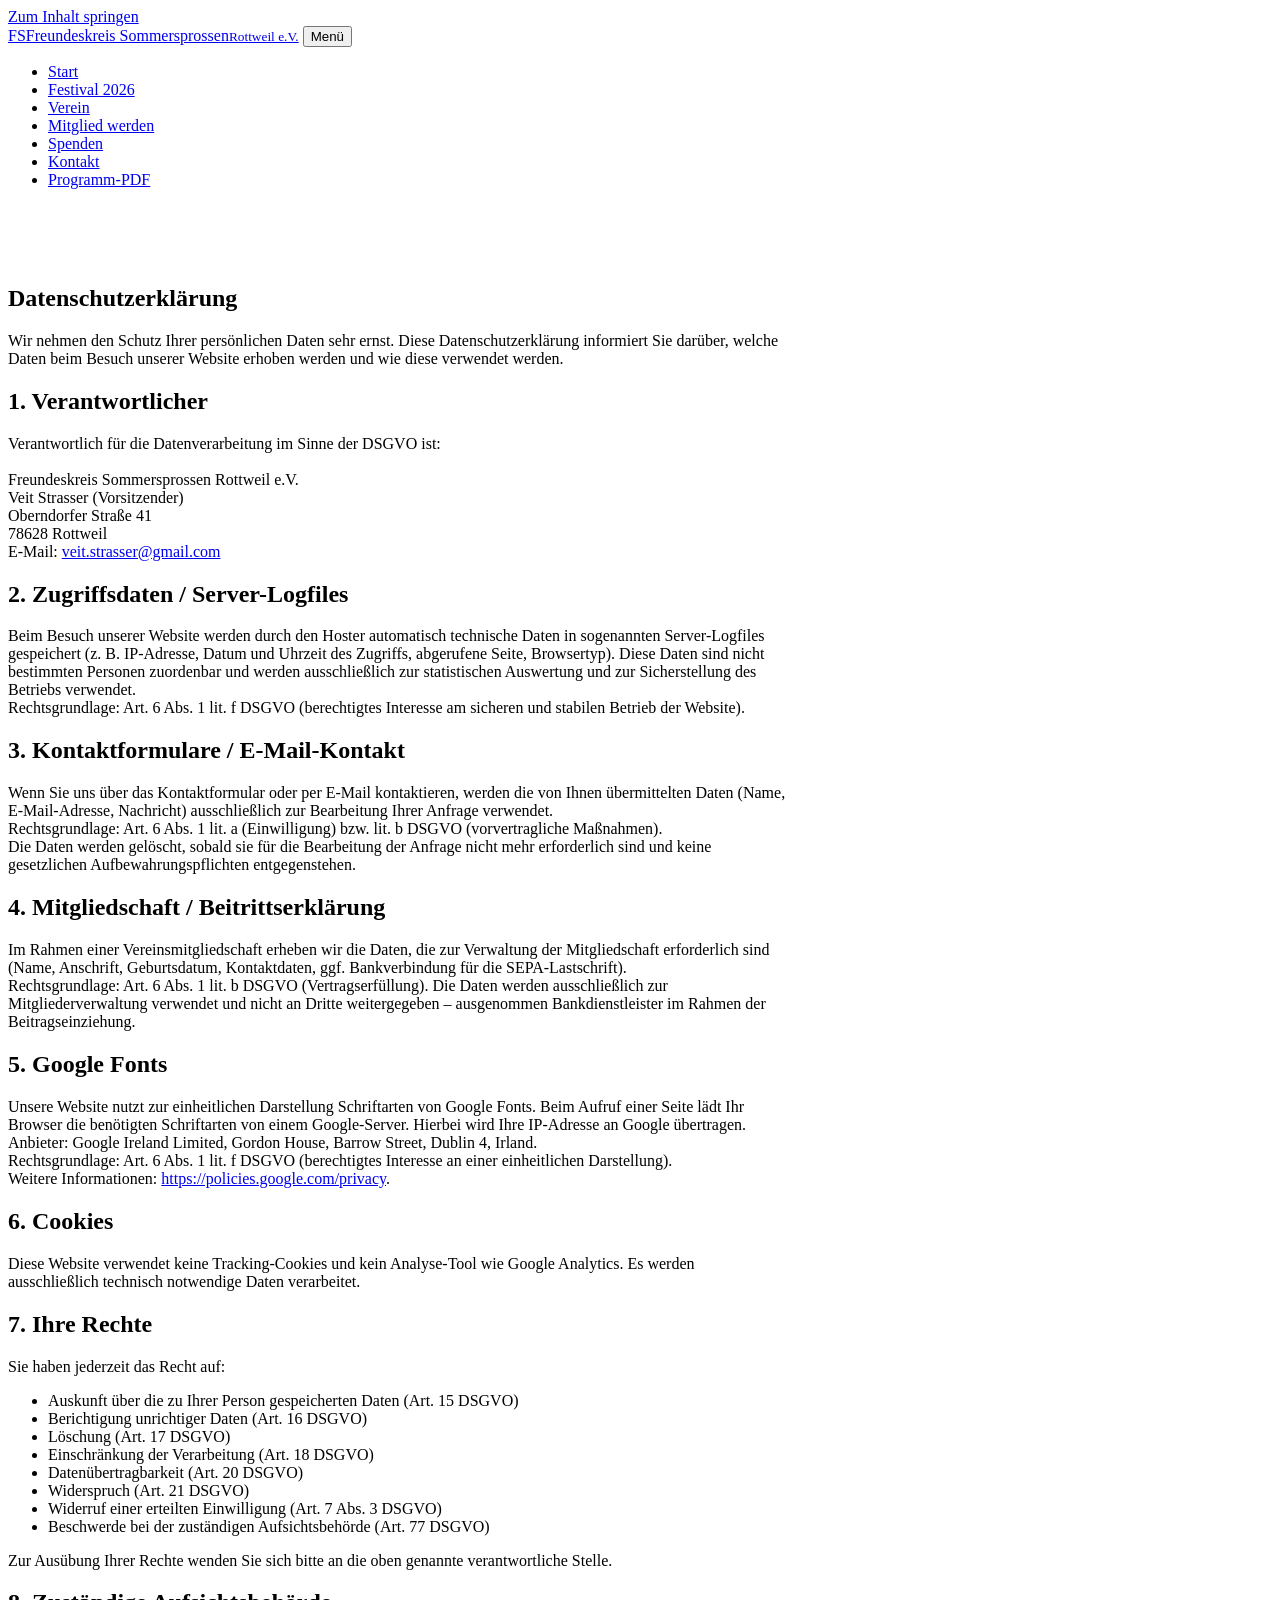
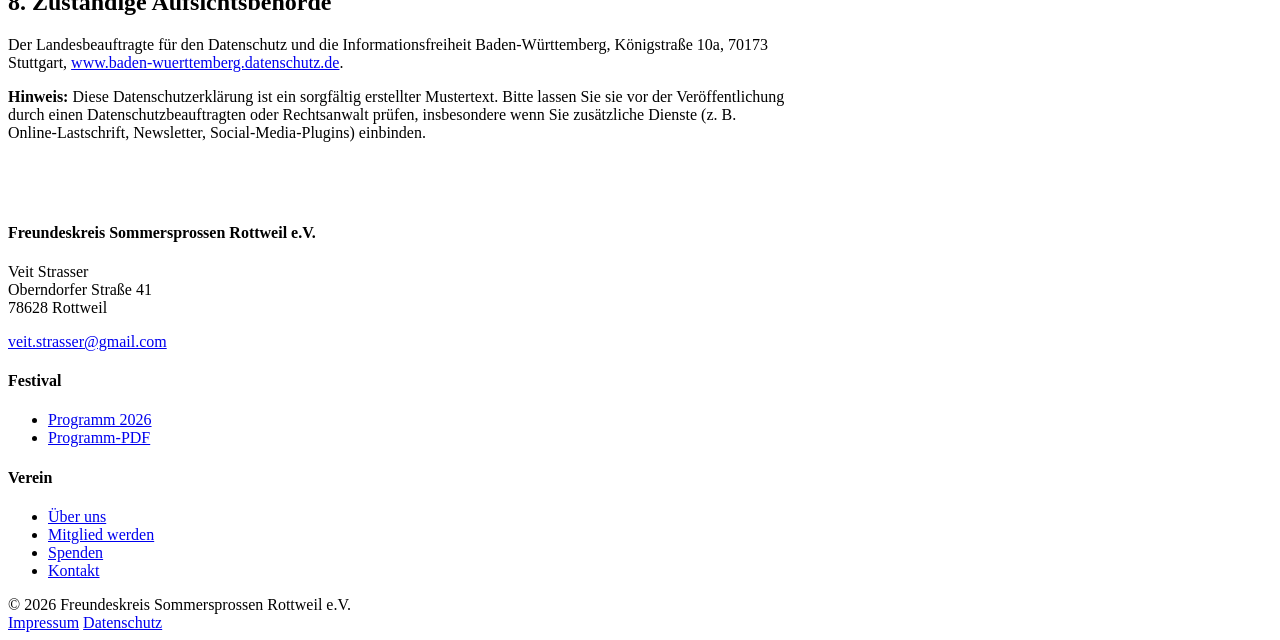
==== datenschutz.html @ 9c88cd1b "Add files via upload" ====
<!doctype html>
<html lang="de">
<head>
<meta charset="utf-8">
<meta name="viewport" content="width=device-width, initial-scale=1">
<title>Datenschutz – Freundeskreis Sommersprossen Rottweil e.V.</title>
<meta name="robots" content="noindex">
<link rel="icon" href="assets/favicon.svg" type="image/svg+xml">
<link rel="preconnect" href="https://fonts.googleapis.com">
<link rel="preconnect" href="https://fonts.gstatic.com" crossorigin>
<link href="https://fonts.googleapis.com/css2?family=Source+Sans+3:wght@400;600;700;800&display=swap" rel="stylesheet">
<link rel="stylesheet" href="css/styles.css">
</head>
<body>
<a href="#main" class="skip">Zum Inhalt springen</a>

<header class="site-header">
  <div class="nav">
    <a class="brand" href="index.html"><span class="brand-mark">FS</span><span class="brand-text">Freundeskreis Sommersprossen<small>Rottweil e.V.</small></span></a>
    <button class="nav-toggle" aria-expanded="false" aria-controls="navmenu">Menü</button>
    <ul class="nav-menu" id="navmenu">
      <li><a href="index.html">Start</a></li>
      <li><a href="festival.html">Festival 2026</a></li>
      <li><a href="verein.html">Verein</a></li>
      <li><a href="mitglied-werden.html">Mitglied werden</a></li>
      <li><a href="spenden.html">Spenden</a></li>
      <li><a href="kontakt.html">Kontakt</a></li>
      <li><a class="nav-cta" href="downloads/programm-2026.pdf" target="_blank" rel="noopener">Programm-PDF</a></li>
    </ul>
  </div>
</header>

<main id="main">

  <section style="padding:60px 0;">
    <div class="container" style="max-width:780px;">

      <h1>Datenschutzerklärung</h1>

      <p class="lead-text">
        Wir nehmen den Schutz Ihrer persönlichen Daten sehr ernst. Diese Datenschutzerklärung
        informiert Sie darüber, welche Daten beim Besuch unserer Website erhoben werden und
        wie diese verwendet werden.
      </p>

      <h2>1. Verantwortlicher</h2>
      <p>
        Verantwortlich für die Datenverarbeitung im Sinne der DSGVO ist:<br><br>
        Freundeskreis Sommersprossen Rottweil e.V.<br>
        Veit Strasser (Vorsitzender)<br>
        Oberndorfer Straße 41<br>
        78628 Rottweil<br>
        E-Mail: <a href="mailto:veit.strasser@gmail.com">veit.strasser@gmail.com</a>
      </p>

      <h2>2. Zugriffsdaten / Server-Logfiles</h2>
      <p>
        Beim Besuch unserer Website werden durch den Hoster automatisch technische Daten
        in sogenannten Server-Logfiles gespeichert (z. B. IP-Adresse, Datum und Uhrzeit
        des Zugriffs, abgerufene Seite, Browsertyp). Diese Daten sind nicht bestimmten
        Personen zuordenbar und werden ausschließlich zur statistischen Auswertung und
        zur Sicherstellung des Betriebs verwendet.<br>
        Rechtsgrundlage: Art. 6 Abs. 1 lit. f DSGVO (berechtigtes Interesse am sicheren
        und stabilen Betrieb der Website).
      </p>

      <h2>3. Kontaktformulare / E-Mail-Kontakt</h2>
      <p>
        Wenn Sie uns über das Kontaktformular oder per E-Mail kontaktieren, werden die von
        Ihnen übermittelten Daten (Name, E-Mail-Adresse, Nachricht) ausschließlich zur
        Bearbeitung Ihrer Anfrage verwendet.<br>
        Rechtsgrundlage: Art. 6 Abs. 1 lit. a (Einwilligung) bzw. lit. b DSGVO
        (vorvertragliche Maßnahmen).<br>
        Die Daten werden gelöscht, sobald sie für die Bearbeitung der Anfrage nicht mehr
        erforderlich sind und keine gesetzlichen Aufbewahrungspflichten entgegenstehen.
      </p>

      <h2>4. Mitgliedschaft / Beitrittserklärung</h2>
      <p>
        Im Rahmen einer Vereinsmitgliedschaft erheben wir die Daten, die zur Verwaltung der
        Mitgliedschaft erforderlich sind (Name, Anschrift, Geburtsdatum, Kontaktdaten,
        ggf. Bankverbindung für die SEPA-Lastschrift).<br>
        Rechtsgrundlage: Art. 6 Abs. 1 lit. b DSGVO (Vertragserfüllung). Die Daten werden
        ausschließlich zur Mitgliederverwaltung verwendet und nicht an Dritte weitergegeben –
        ausgenommen Bankdienstleister im Rahmen der Beitragseinziehung.
      </p>

      <h2>5. Google Fonts</h2>
      <p>
        Unsere Website nutzt zur einheitlichen Darstellung Schriftarten von Google Fonts.
        Beim Aufruf einer Seite lädt Ihr Browser die benötigten Schriftarten von einem
        Google-Server. Hierbei wird Ihre IP-Adresse an Google übertragen.<br>
        Anbieter: Google Ireland Limited, Gordon House, Barrow Street, Dublin 4, Irland.<br>
        Rechtsgrundlage: Art. 6 Abs. 1 lit. f DSGVO (berechtigtes Interesse an einer
        einheitlichen Darstellung).<br>
        Weitere Informationen: <a href="https://policies.google.com/privacy" target="_blank" rel="noopener">https://policies.google.com/privacy</a>.
      </p>

      <h2>6. Cookies</h2>
      <p>
        Diese Website verwendet keine Tracking-Cookies und kein Analyse-Tool wie
        Google Analytics. Es werden ausschließlich technisch notwendige Daten verarbeitet.
      </p>

      <h2>7. Ihre Rechte</h2>
      <p>
        Sie haben jederzeit das Recht auf:
      </p>
      <ul>
        <li>Auskunft über die zu Ihrer Person gespeicherten Daten (Art. 15 DSGVO)</li>
        <li>Berichtigung unrichtiger Daten (Art. 16 DSGVO)</li>
        <li>Löschung (Art. 17 DSGVO)</li>
        <li>Einschränkung der Verarbeitung (Art. 18 DSGVO)</li>
        <li>Datenübertragbarkeit (Art. 20 DSGVO)</li>
        <li>Widerspruch (Art. 21 DSGVO)</li>
        <li>Widerruf einer erteilten Einwilligung (Art. 7 Abs. 3 DSGVO)</li>
        <li>Beschwerde bei der zuständigen Aufsichtsbehörde (Art. 77 DSGVO)</li>
      </ul>
      <p>
        Zur Ausübung Ihrer Rechte wenden Sie sich bitte an die oben genannte
        verantwortliche Stelle.
      </p>

      <h2>8. Zuständige Aufsichtsbehörde</h2>
      <p>
        Der Landesbeauftragte für den Datenschutz und die Informationsfreiheit
        Baden-Württemberg, Königstraße 10a, 70173 Stuttgart,
        <a href="https://www.baden-wuerttemberg.datenschutz.de" target="_blank" rel="noopener">www.baden-wuerttemberg.datenschutz.de</a>.
      </p>

      <div class="note-box">
        <p style="margin:0;"><strong>Hinweis:</strong> Diese Datenschutzerklärung ist ein
        sorgfältig erstellter Mustertext. Bitte lassen Sie sie vor der Veröffentlichung
        durch einen Datenschutzbeauftragten oder Rechtsanwalt prüfen, insbesondere wenn
        Sie zusätzliche Dienste (z. B. Online-Lastschrift, Newsletter, Social-Media-Plugins)
        einbinden.</p>
      </div>

    </div>
  </section>

</main>

<footer class="site-footer">
  <div class="container">
    <div class="footer-grid">
      <div>
        <h4>Freundeskreis Sommersprossen Rottweil e.V.</h4>
        <p>Veit Strasser<br>Oberndorfer Straße 41<br>78628 Rottweil</p>
        <p><a href="mailto:veit.strasser@gmail.com">veit.strasser@gmail.com</a></p>
      </div>
      <div>
        <h4>Festival</h4>
        <ul class="clean">
          <li><a href="festival.html">Programm 2026</a></li>
          <li><a href="downloads/programm-2026.pdf" target="_blank" rel="noopener">Programm-PDF</a></li>
        </ul>
      </div>
      <div>
        <h4>Verein</h4>
        <ul class="clean">
          <li><a href="verein.html">Über uns</a></li>
          <li><a href="mitglied-werden.html">Mitglied werden</a></li>
          <li><a href="spenden.html">Spenden</a></li>
          <li><a href="kontakt.html">Kontakt</a></li>
        </ul>
      </div>
    </div>
    <div class="footer-bottom">
      <div>© <span id="year">2026</span> Freundeskreis Sommersprossen Rottweil e.V.</div>
      <div>
        <a href="impressum.html">Impressum</a>
        <a href="datenschutz.html">Datenschutz</a>
      </div>
    </div>
  </div>
</footer>

<script src="js/main.js"></script>
<script>document.getElementById('year').textContent = new Date().getFullYear();</script>
</body>
</html>
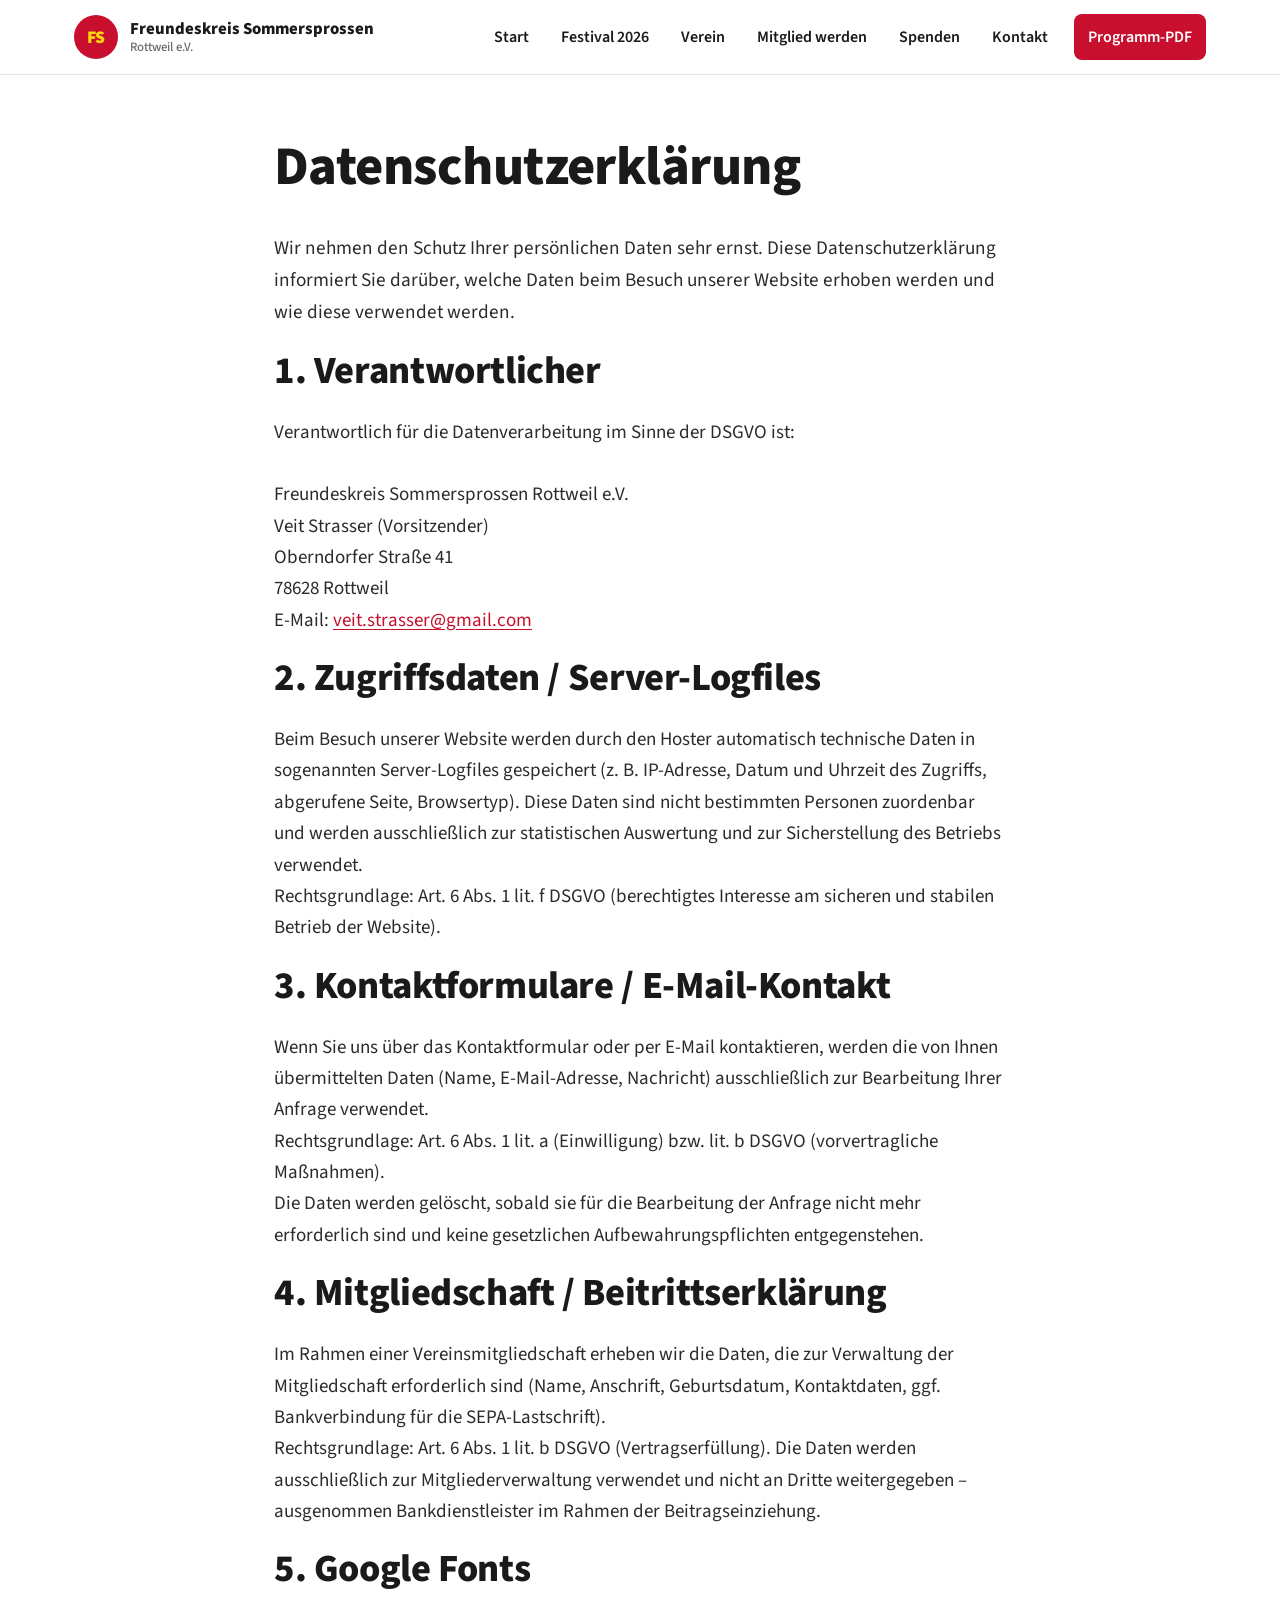
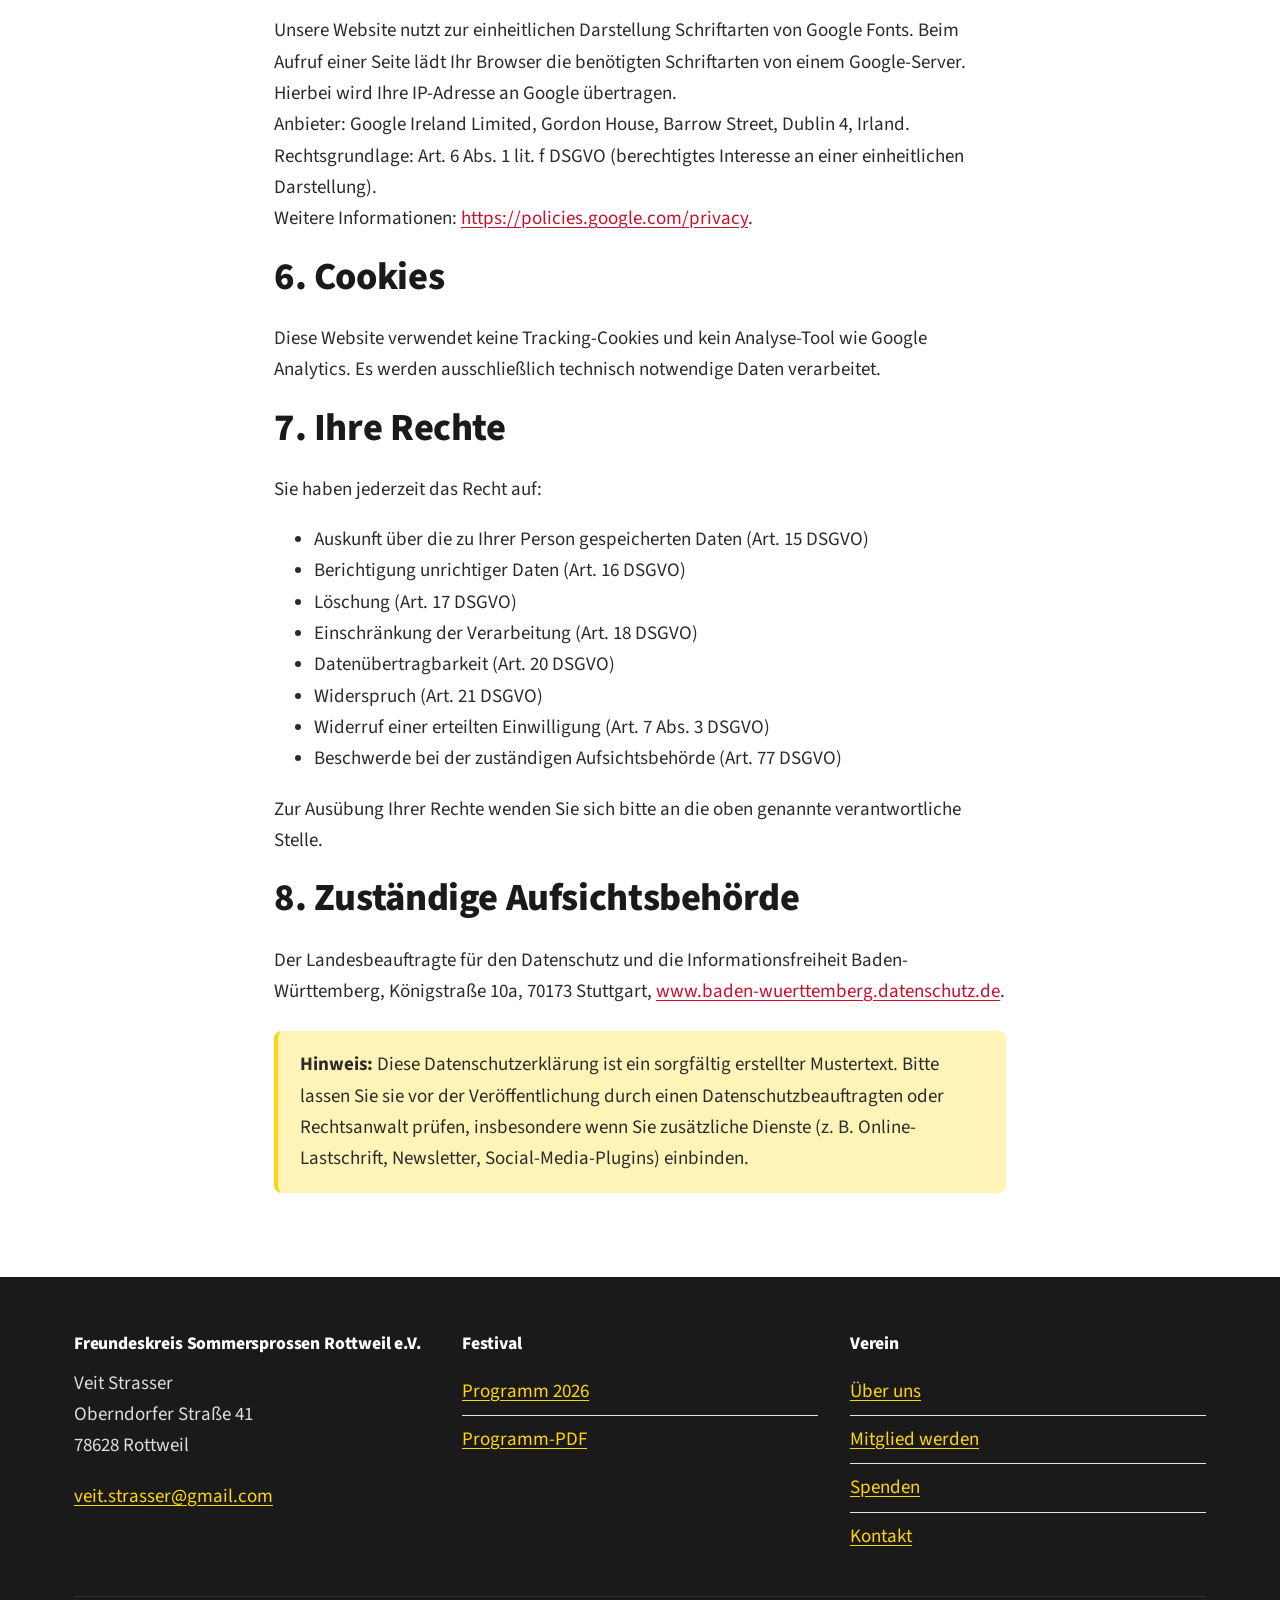
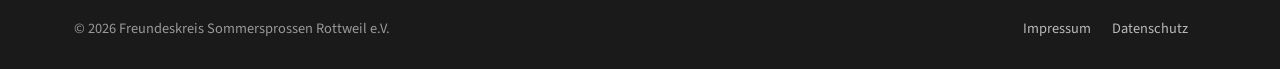
==== commit ad46b567: "Add files via upload" ====
--- a/datenschutz.html
+++ b/datenschutz.html
@@ -5,11 +5,11 @@
 <meta name="viewport" content="width=device-width, initial-scale=1">
 <title>Datenschutz – Freundeskreis Sommersprossen Rottweil e.V.</title>
 <meta name="robots" content="noindex">
-<link rel="icon" href="assets/favicon.svg" type="image/svg+xml">
+<link rel="icon" href="favicon.svg" type="image/svg+xml">
 <link rel="preconnect" href="https://fonts.googleapis.com">
 <link rel="preconnect" href="https://fonts.gstatic.com" crossorigin>
 <link href="https://fonts.googleapis.com/css2?family=Source+Sans+3:wght@400;600;700;800&display=swap" rel="stylesheet">
-<link rel="stylesheet" href="css/styles.css">
+<link rel="stylesheet" href="styles.css">
 </head>
 <body>
 <a href="#main" class="skip">Zum Inhalt springen</a>
@@ -25,7 +25,7 @@
       <li><a href="mitglied-werden.html">Mitglied werden</a></li>
       <li><a href="spenden.html">Spenden</a></li>
       <li><a href="kontakt.html">Kontakt</a></li>
-      <li><a class="nav-cta" href="downloads/programm-2026.pdf" target="_blank" rel="noopener">Programm-PDF</a></li>
+      <li><a class="nav-cta" href="programm-2026.pdf" target="_blank" rel="noopener">Programm-PDF</a></li>
     </ul>
   </div>
 </header>
@@ -153,7 +153,7 @@
         <h4>Festival</h4>
         <ul class="clean">
           <li><a href="festival.html">Programm 2026</a></li>
-          <li><a href="downloads/programm-2026.pdf" target="_blank" rel="noopener">Programm-PDF</a></li>
+          <li><a href="programm-2026.pdf" target="_blank" rel="noopener">Programm-PDF</a></li>
         </ul>
       </div>
       <div>
@@ -176,7 +176,7 @@
   </div>
 </footer>
 
-<script src="js/main.js"></script>
+<script src="main.js"></script>
 <script>document.getElementById('year').textContent = new Date().getFullYear();</script>
 </body>
 </html>
--- a/styles.css
+++ b/styles.css
@@ -0,0 +1,370 @@
+:root {
+  --red: #C8102E;
+  --red-dark: #A00C24;
+  --yellow: #FFD60A;
+  --yellow-soft: #FFF4B8;
+  --ink: #1A1A1A;
+  --text: #2B2B2B;
+  --muted: #6B6B6B;
+  --line: #E5E5E5;
+  --bg: #FFFFFF;
+  --bg-soft: #FAF7F2;
+  --shadow: 0 2px 12px rgba(0,0,0,0.06);
+  --radius: 14px;
+  --max: 1180px;
+}
+
+* { box-sizing: border-box; }
+html { scroll-behavior: smooth; -webkit-text-size-adjust: 100%; }
+body {
+  margin: 0;
+  font-family: 'Source Sans 3', 'Source Sans Pro', -apple-system, BlinkMacSystemFont, 'Segoe UI', Roboto, sans-serif;
+  font-size: 19px;
+  line-height: 1.65;
+  color: var(--text);
+  background: var(--bg);
+  -webkit-font-smoothing: antialiased;
+}
+
+img { max-width: 100%; height: auto; display: block; }
+a { color: var(--red); text-decoration: underline; text-underline-offset: 3px; }
+a:hover { color: var(--red-dark); }
+
+h1, h2, h3, h4 {
+  font-family: 'Source Sans 3', sans-serif;
+  color: var(--ink);
+  line-height: 1.2;
+  letter-spacing: -0.01em;
+  margin: 0 0 .6em;
+  font-weight: 800;
+}
+h1 { font-size: clamp(2rem, 5vw, 3.4rem); }
+h2 { font-size: clamp(1.6rem, 3.5vw, 2.4rem); }
+h3 { font-size: clamp(1.25rem, 2vw, 1.55rem); }
+p { margin: 0 0 1em; }
+
+.container { max-width: var(--max); margin: 0 auto; padding: 0 24px; }
+
+/* ---------- Skip link ---------- */
+.skip {
+  position: absolute; left: -9999px; top: 0;
+  background: var(--ink); color: #fff; padding: 12px 18px;
+  z-index: 1000;
+}
+.skip:focus { left: 12px; top: 12px; }
+
+/* ---------- Header / Nav ---------- */
+.site-header {
+  position: sticky; top: 0; z-index: 50;
+  background: #fff;
+  border-bottom: 1px solid var(--line);
+}
+.nav {
+  display: flex; align-items: center; justify-content: space-between;
+  padding: 14px 24px;
+  max-width: var(--max); margin: 0 auto;
+}
+.brand {
+  display: flex; align-items: center; gap: 12px;
+  text-decoration: none; color: var(--ink);
+  font-weight: 800; font-size: 1.05rem; line-height: 1.1;
+}
+.brand-mark {
+  width: 44px; height: 44px; border-radius: 50%;
+  background: var(--red); color: var(--yellow);
+  display: grid; place-items: center;
+  font-weight: 900; font-size: 1.1rem;
+  flex-shrink: 0;
+}
+.brand-text small {
+  display: block; font-weight: 500; color: var(--muted);
+  font-size: .8rem; margin-top: 2px;
+}
+
+.nav-toggle {
+  display: none;
+  background: var(--ink); color: #fff;
+  border: 0; padding: 10px 16px; border-radius: 8px;
+  font-size: 1rem; cursor: pointer; font-weight: 600;
+}
+
+.nav-menu {
+  list-style: none; margin: 0; padding: 0;
+  display: flex; gap: 4px; align-items: center;
+}
+.nav-menu a {
+  display: block; padding: 10px 14px;
+  color: var(--ink); text-decoration: none;
+  font-weight: 600; border-radius: 8px;
+  font-size: 1rem;
+}
+.nav-menu a:hover, .nav-menu a.active { background: var(--bg-soft); color: var(--red); }
+.nav-cta {
+  background: var(--red) !important; color: #fff !important;
+  margin-left: 8px;
+}
+.nav-cta:hover { background: var(--red-dark) !important; color: #fff !important; }
+
+@media (max-width: 880px) {
+  .nav-toggle { display: block; }
+  .nav-menu {
+    display: none; position: absolute; top: 100%; left: 0; right: 0;
+    flex-direction: column; gap: 0;
+    background: #fff; border-bottom: 1px solid var(--line);
+    padding: 12px 24px 20px;
+    box-shadow: var(--shadow);
+  }
+  .nav-menu.open { display: flex; }
+  .nav-menu a { padding: 14px 12px; font-size: 1.1rem; border-radius: 0; border-bottom: 1px solid var(--line); }
+  .nav-cta { margin-left: 0; margin-top: 8px; border-radius: 8px !important; }
+}
+
+/* ---------- Buttons ---------- */
+.btn {
+  display: inline-flex; align-items: center; gap: 10px;
+  padding: 14px 26px;
+  font-weight: 700; font-size: 1.05rem;
+  border-radius: 10px;
+  text-decoration: none;
+  border: 2px solid transparent;
+  cursor: pointer;
+  transition: transform .1s, background .15s, color .15s;
+}
+.btn:hover { transform: translateY(-1px); }
+.btn-primary { background: var(--red); color: #fff; }
+.btn-primary:hover { background: var(--red-dark); color: #fff; }
+.btn-yellow { background: var(--yellow); color: var(--ink); }
+.btn-yellow:hover { background: #FFC800; color: var(--ink); }
+.btn-outline {
+  background: transparent; color: var(--ink); border-color: var(--ink);
+}
+.btn-outline:hover { background: var(--ink); color: #fff; }
+.btn-lg { padding: 18px 34px; font-size: 1.15rem; }
+
+/* ---------- Hero ---------- */
+.hero {
+  background: var(--red);
+  color: #fff;
+  padding: 64px 0 80px;
+  position: relative;
+  overflow: hidden;
+}
+.hero::before {
+  content: ""; position: absolute;
+  right: -120px; top: -120px;
+  width: 420px; height: 420px;
+  background: var(--yellow); border-radius: 50%;
+  opacity: .95;
+}
+.hero-inner { position: relative; z-index: 1; max-width: 760px; }
+.hero .eyebrow {
+  display: inline-block;
+  background: rgba(255,255,255,0.15);
+  padding: 6px 14px; border-radius: 999px;
+  font-weight: 600; font-size: .95rem;
+  margin-bottom: 18px; letter-spacing: .02em;
+}
+.hero h1 { color: #fff; margin-bottom: .25em; }
+.hero h1 em { font-style: normal; color: var(--yellow); }
+.hero .lead { font-size: 1.2rem; opacity: .95; max-width: 620px; margin-bottom: 30px; }
+.hero-actions { display: flex; flex-wrap: wrap; gap: 14px; }
+
+/* ---------- Sections ---------- */
+section { padding: 72px 0; }
+section.alt { background: var(--bg-soft); }
+.section-head { max-width: 780px; margin-bottom: 40px; }
+.section-head .kicker {
+  color: var(--red); font-weight: 700; letter-spacing: .08em;
+  text-transform: uppercase; font-size: .9rem;
+  margin-bottom: 8px;
+}
+
+/* ---------- Cards / grids ---------- */
+.grid {
+  display: grid; gap: 28px;
+  grid-template-columns: repeat(auto-fit, minmax(280px, 1fr));
+}
+.card {
+  background: #fff;
+  border: 1px solid var(--line);
+  border-radius: var(--radius);
+  padding: 28px;
+  box-shadow: var(--shadow);
+}
+.card h3 { margin-top: 0; }
+.card.accent-yellow { border-top: 6px solid var(--yellow); }
+.card.accent-red { border-top: 6px solid var(--red); }
+
+/* ---------- Konzert-Liste ---------- */
+.concert {
+  background: #fff;
+  border: 1px solid var(--line);
+  border-radius: var(--radius);
+  padding: 28px;
+  margin-bottom: 20px;
+  box-shadow: var(--shadow);
+  display: grid;
+  grid-template-columns: auto 1fr;
+  gap: 28px;
+}
+.concert-date {
+  background: var(--red); color: #fff;
+  border-radius: 10px;
+  padding: 16px 18px; min-width: 120px;
+  text-align: center;
+  align-self: start;
+}
+.concert-date .day { font-size: 2.4rem; font-weight: 900; line-height: 1; display: block; }
+.concert-date .month { font-weight: 700; letter-spacing: .05em; text-transform: uppercase; font-size: .85rem; display: block; margin-top: 4px; }
+.concert-date .time { display: block; margin-top: 6px; font-size: .9rem; opacity: .9; }
+.concert h3 { margin: 0 0 6px; }
+.concert .concert-sub { color: var(--muted); font-weight: 600; margin-bottom: 12px; }
+.concert .program li { margin-bottom: 6px; }
+.concert .meta {
+  margin-top: 14px; padding-top: 14px; border-top: 1px dashed var(--line);
+  display: flex; flex-wrap: wrap; gap: 16px;
+  font-size: .95rem;
+}
+.concert .meta strong { color: var(--ink); }
+.concert .price {
+  display: inline-block; background: var(--yellow); color: var(--ink);
+  padding: 4px 10px; border-radius: 6px; font-weight: 700;
+}
+@media (max-width: 640px) {
+  .concert { grid-template-columns: 1fr; gap: 16px; }
+  .concert-date { display: flex; gap: 14px; align-items: center; min-width: 0; padding: 12px 16px; }
+  .concert-date .day { font-size: 1.8rem; }
+}
+
+/* ---------- Featured / CTA blocks ---------- */
+.cta-band {
+  background: var(--ink); color: #fff;
+  padding: 56px 0;
+  position: relative;
+}
+.cta-band h2 { color: #fff; }
+.cta-band p { opacity: .9; max-width: 640px; }
+.cta-band .btn-primary { background: var(--yellow); color: var(--ink); }
+.cta-band .btn-primary:hover { background: #FFC800; }
+
+.featured-pdf {
+  display: grid; grid-template-columns: auto 1fr auto; gap: 24px;
+  align-items: center;
+  background: var(--yellow-soft);
+  border: 2px solid var(--yellow);
+  border-radius: var(--radius);
+  padding: 24px 28px;
+}
+.featured-pdf .pdf-icon {
+  width: 56px; height: 56px; background: var(--red); color: #fff;
+  display: grid; place-items: center; border-radius: 10px;
+  font-weight: 900; font-size: .95rem;
+}
+.featured-pdf h3 { margin: 0 0 4px; }
+.featured-pdf p { margin: 0; color: var(--muted); font-size: .95rem; }
+@media (max-width: 640px) {
+  .featured-pdf { grid-template-columns: 1fr; text-align: center; }
+  .featured-pdf .pdf-icon { margin: 0 auto; }
+}
+
+/* ---------- Footer ---------- */
+.site-footer {
+  background: var(--ink); color: #DDD;
+  padding: 56px 0 28px;
+}
+.site-footer h4 { color: #fff; margin-bottom: 14px; font-size: 1.1rem; }
+.site-footer a { color: #FFD60A; }
+.footer-grid {
+  display: grid; gap: 32px;
+  grid-template-columns: repeat(auto-fit, minmax(220px, 1fr));
+  margin-bottom: 36px;
+}
+.footer-bottom {
+  border-top: 1px solid #333; padding-top: 20px;
+  display: flex; flex-wrap: wrap; gap: 14px; justify-content: space-between;
+  font-size: .9rem; color: #999;
+}
+.footer-bottom a { color: #BBB; text-decoration: none; margin-right: 18px; }
+.footer-bottom a:hover { color: #fff; }
+
+/* ---------- Forms ---------- */
+.form-block {
+  background: #fff; border: 1px solid var(--line);
+  border-radius: var(--radius); padding: 32px;
+  box-shadow: var(--shadow);
+  max-width: 720px;
+}
+.form-row { margin-bottom: 18px; }
+.form-row label {
+  display: block; font-weight: 600; color: var(--ink);
+  margin-bottom: 6px; font-size: 1rem;
+}
+.form-row input, .form-row textarea, .form-row select {
+  width: 100%; padding: 14px 16px;
+  border: 1.5px solid var(--line); border-radius: 8px;
+  font-size: 1.05rem; font-family: inherit;
+  background: #fff; color: var(--text);
+}
+.form-row input:focus, .form-row textarea:focus {
+  outline: none; border-color: var(--red);
+  box-shadow: 0 0 0 3px rgba(200,16,46,0.15);
+}
+.form-row textarea { min-height: 130px; resize: vertical; }
+.form-row .help { font-size: .9rem; color: var(--muted); margin-top: 4px; }
+.form-row.row-2 { display: grid; grid-template-columns: 1fr 1fr; gap: 16px; margin-bottom: 0; }
+.form-row.row-2 > div { margin-bottom: 18px; }
+@media (max-width: 600px) { .form-row.row-2 { grid-template-columns: 1fr; } }
+
+.radios { display: grid; gap: 10px; }
+.radios label {
+  display: flex; align-items: flex-start; gap: 10px;
+  padding: 12px 14px; border: 1.5px solid var(--line); border-radius: 8px;
+  cursor: pointer; font-weight: 500;
+}
+.radios label:hover { border-color: var(--red); }
+.radios input { margin-top: 4px; }
+
+.note-box {
+  background: var(--yellow-soft); border-left: 4px solid var(--yellow);
+  padding: 18px 22px; border-radius: 8px;
+  margin: 24px 0;
+}
+.note-box p:last-child { margin-bottom: 0; }
+
+/* ---------- Misc ---------- */
+.lead-text { font-size: 1.2rem; color: var(--text); }
+.dot { color: var(--red); }
+.tag {
+  display: inline-block; background: var(--yellow); color: var(--ink);
+  padding: 4px 10px; border-radius: 6px; font-weight: 700; font-size: .85rem;
+}
+.divider { border: 0; border-top: 1px solid var(--line); margin: 40px 0; }
+ul.clean { list-style: none; padding: 0; margin: 0; }
+ul.clean li { padding: 8px 0; border-bottom: 1px solid var(--line); }
+ul.clean li:last-child { border-bottom: 0; }
+
+.bank-card {
+  background: var(--bg-soft); border: 1px solid var(--line);
+  border-radius: var(--radius); padding: 24px 28px;
+  font-family: 'JetBrains Mono', ui-monospace, 'SF Mono', Monaco, monospace;
+  font-size: 1rem; line-height: 1.8;
+}
+.bank-card strong { color: var(--ink); font-family: inherit; }
+
+.timeline { list-style: none; padding: 0; margin: 0; }
+.timeline li {
+  position: relative; padding-left: 36px; padding-bottom: 24px;
+  border-left: 2px solid var(--yellow); margin-left: 10px;
+}
+.timeline li::before {
+  content: ""; position: absolute; left: -8px; top: 4px;
+  width: 14px; height: 14px; background: var(--red); border-radius: 50%;
+}
+.timeline li:last-child { border-left-color: transparent; }
+.timeline .year { font-weight: 800; color: var(--red); display: block; margin-bottom: 4px; }
+
+/* ---------- Print ---------- */
+@media print {
+  .site-header, .site-footer, .nav, .cta-band, .hero-actions { display: none; }
+  body { font-size: 14px; }
+}
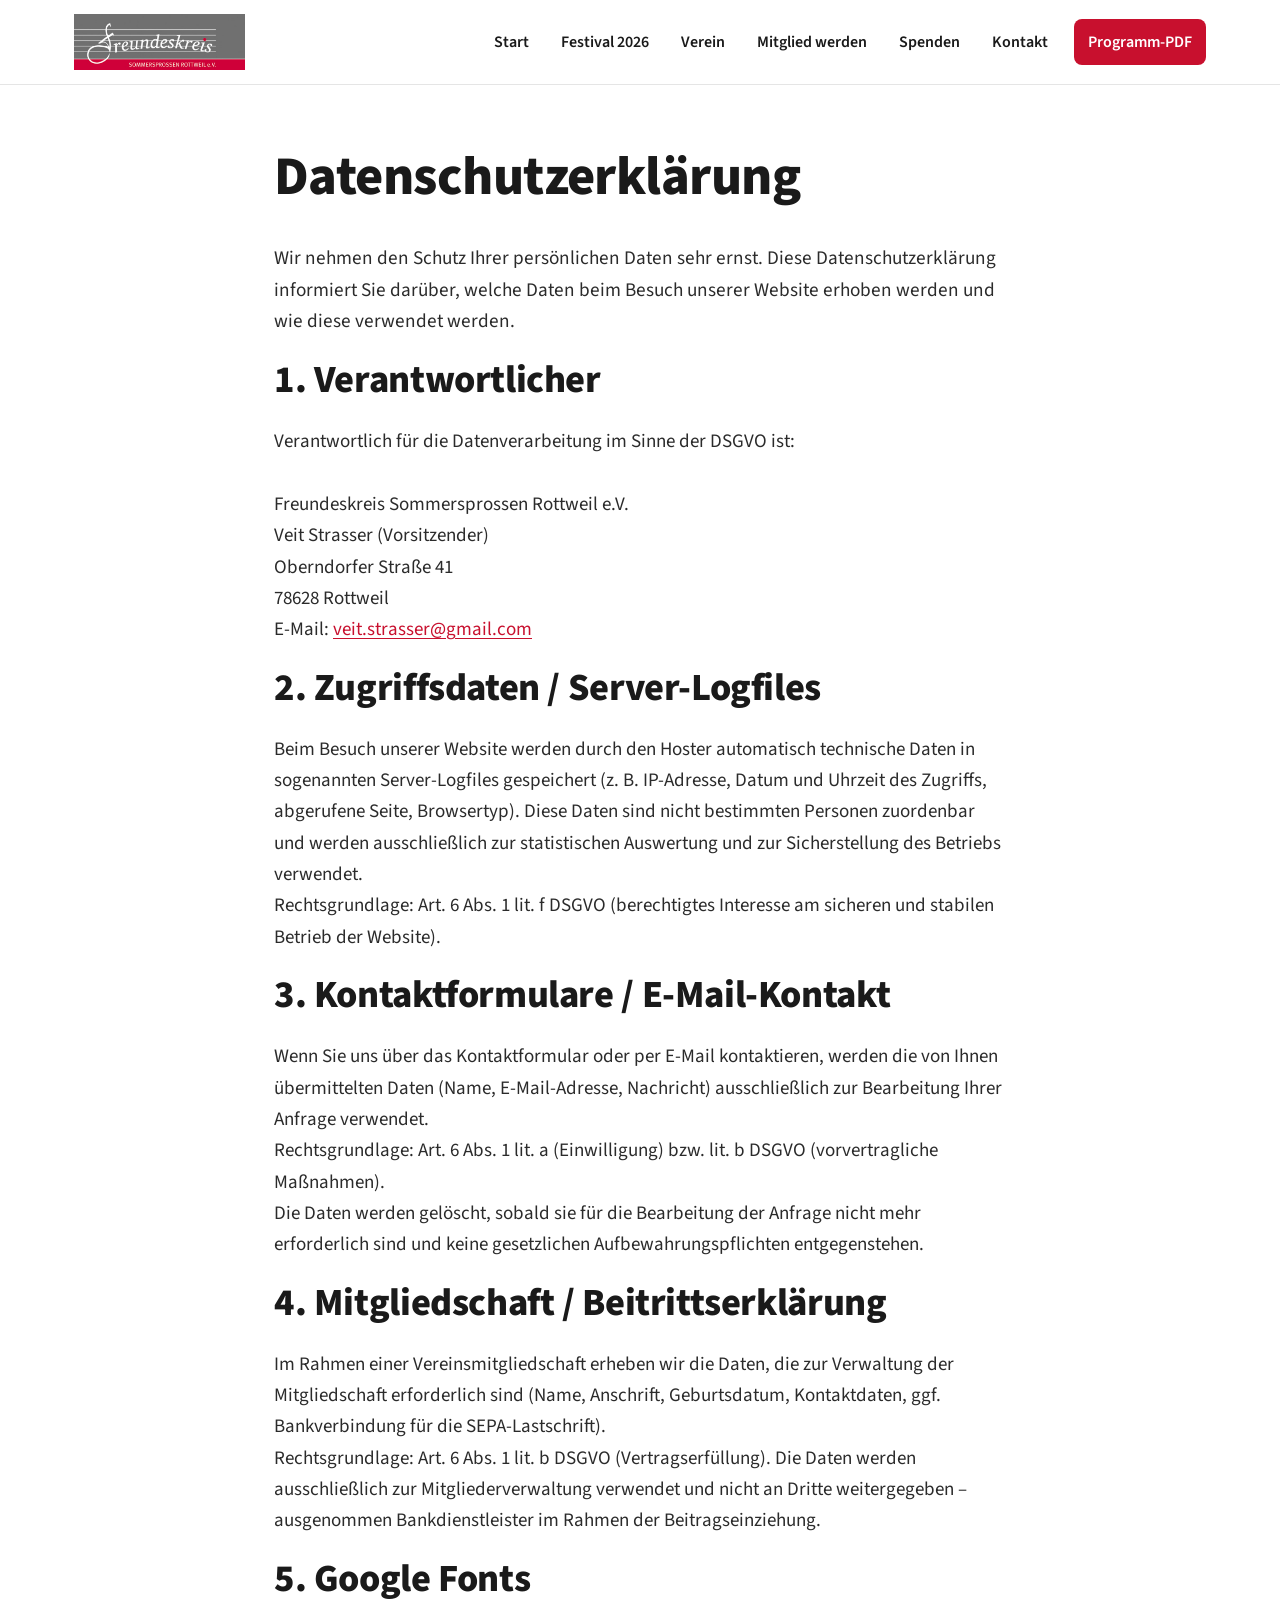
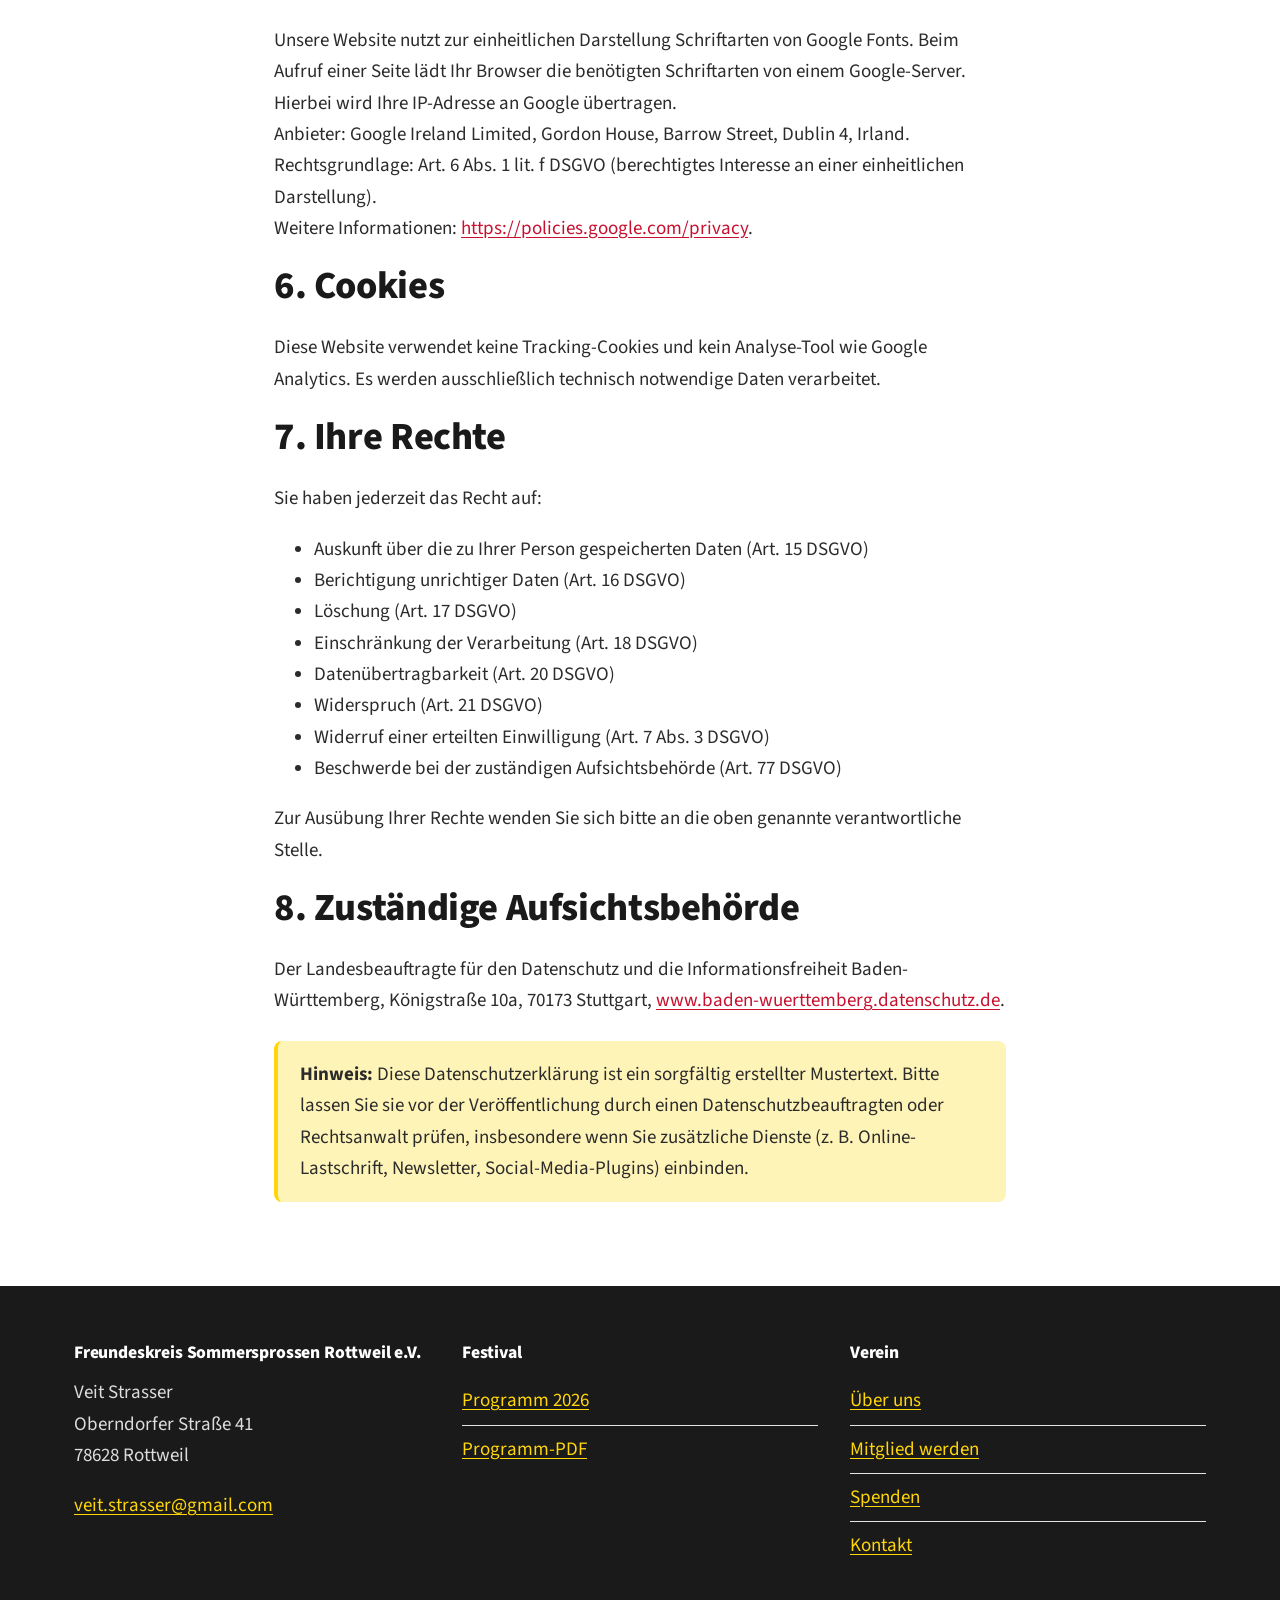
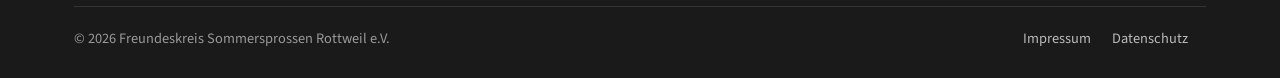
==== commit 0f343108: "Add files via upload" ====
--- a/datenschutz.html
+++ b/datenschutz.html
@@ -16,7 +16,7 @@
 
 <header class="site-header">
   <div class="nav">
-    <a class="brand" href="index.html"><span class="brand-mark">FS</span><span class="brand-text">Freundeskreis Sommersprossen<small>Rottweil e.V.</small></span></a>
+    <a class="brand" href="index.html"><img class="brand-logo" src="verein-logo.png" alt="Freundeskreis Sommersprossen Rottweil e.V."></a>
     <button class="nav-toggle" aria-expanded="false" aria-controls="navmenu">Menü</button>
     <ul class="nav-menu" id="navmenu">
       <li><a href="index.html">Start</a></li>
--- a/styles.css
+++ b/styles.css
@@ -69,16 +69,20 @@
   text-decoration: none; color: var(--ink);
   font-weight: 800; font-size: 1.05rem; line-height: 1.1;
 }
-.brand-mark {
-  width: 44px; height: 44px; border-radius: 50%;
-  background: var(--red); color: var(--yellow);
-  display: grid; place-items: center;
-  font-weight: 900; font-size: 1.1rem;
+.brand-logo {
+  height: 56px; width: auto;
+  display: block;
   flex-shrink: 0;
 }
 .brand-text small {
   display: block; font-weight: 500; color: var(--muted);
   font-size: .8rem; margin-top: 2px;
+}
+@media (max-width: 520px) {
+  .brand-logo { height: 44px; }
+}
+@media (max-width: 360px) {
+  .brand-logo { height: 38px; }
 }
 
 .nav-toggle {
@@ -143,31 +147,49 @@
 
 /* ---------- Hero ---------- */
 .hero {
+  background: #fff;
+  color: var(--ink);
+  padding: 44px 0 52px;
+  position: relative;
+  overflow: hidden;
+}
+.hero-inner {
+  position: relative; z-index: 1;
+  display: grid;
+  grid-template-columns: 1.25fr 1fr;
+  gap: 40px;
+  align-items: center;
+}
+.hero-text { max-width: 580px; }
+.hero-visual { justify-self: end; width: 100%; max-width: 360px; }
+.hero-visual img {
+  display: block;
+  width: 100%;
+  height: auto;
+  border-radius: 6px;
+  box-shadow: 0 10px 30px rgba(0,0,0,.10);
+}
+.hero .eyebrow {
+  display: inline-block;
   background: var(--red);
   color: #fff;
-  padding: 64px 0 80px;
-  position: relative;
-  overflow: hidden;
-}
-.hero::before {
-  content: ""; position: absolute;
-  right: -120px; top: -120px;
-  width: 420px; height: 420px;
-  background: var(--yellow); border-radius: 50%;
-  opacity: .95;
-}
-.hero-inner { position: relative; z-index: 1; max-width: 760px; }
-.hero .eyebrow {
-  display: inline-block;
-  background: rgba(255,255,255,0.15);
   padding: 6px 14px; border-radius: 999px;
   font-weight: 600; font-size: .95rem;
   margin-bottom: 18px; letter-spacing: .02em;
 }
-.hero h1 { color: #fff; margin-bottom: .25em; }
-.hero h1 em { font-style: normal; color: var(--yellow); }
-.hero .lead { font-size: 1.2rem; opacity: .95; max-width: 620px; margin-bottom: 30px; }
+.hero h1 { color: var(--ink); margin-bottom: .25em; }
+.hero h1 em { font-style: normal; color: var(--red); }
+.hero .lead { font-size: 1.15rem; opacity: .9; margin-bottom: 28px; }
 .hero-actions { display: flex; flex-wrap: wrap; gap: 14px; }
+@media (max-width: 820px) {
+  .hero { padding: 32px 0 40px; }
+  .hero-inner { grid-template-columns: 1fr; gap: 24px; }
+  .hero-visual { order: -1; justify-self: center; max-width: 320px; }
+  .hero .lead { font-size: 1.05rem; }
+}
+@media (max-width: 520px) {
+  .hero-visual { max-width: 260px; }
+}
 
 /* ---------- Sections ---------- */
 section { padding: 72px 0; }
@@ -363,8 +385,64 @@
 .timeline li:last-child { border-left-color: transparent; }
 .timeline .year { font-weight: 800; color: var(--red); display: block; margin-bottom: 4px; }
 
+/* ---------- Ticket-Info Box ---------- */
+.ticket-info {
+  background: linear-gradient(135deg, #FFF8E1 0%, #FFF 100%);
+  border: 2px solid var(--yellow);
+  border-radius: var(--radius);
+  padding: 24px 28px;
+  margin-bottom: 36px;
+  box-shadow: var(--shadow);
+}
+.ticket-info-head {
+  display: flex; align-items: center; gap: 14px;
+  margin-bottom: 10px;
+}
+.ticket-info-icon {
+  font-size: 1.8rem; line-height: 1;
+  background: var(--yellow); color: var(--ink);
+  width: 44px; height: 44px;
+  display: grid; place-items: center;
+  border-radius: 10px;
+}
+.ticket-info p { margin: 8px 0; }
+
+.btn-ticket {
+  display: inline-flex; align-items: center; gap: 6px;
+  background: var(--red); color: #fff !important;
+  padding: 8px 16px; border-radius: 8px;
+  font-weight: 700; font-size: .95rem;
+  text-decoration: none;
+  transition: background .15s;
+  margin-left: auto;
+}
+.btn-ticket:hover { background: var(--red-dark); }
+
+/* ---------- Mobile Polish ---------- */
+@media (max-width: 640px) {
+  .container { padding: 0 16px; }
+  .concert { padding: 18px; }
+  .ticket-info { padding: 18px 16px; }
+  section { padding: 48px 0; }
+  .cta-band { padding: 40px 0; }
+  .btn-lg { padding: 14px 22px; font-size: 1rem; }
+  .btn { padding: 12px 20px; font-size: 1rem; }
+  .featured-pdf { padding: 18px; gap: 14px; }
+  .featured-pdf .pdf-icon { width: 48px; height: 48px; font-size: .85rem; }
+  .concert .meta { gap: 10px; }
+  .btn-ticket { width: 100%; justify-content: center; margin-left: 0; margin-top: 4px; }
+  .cta-band .container { gap: 18px; }
+  .site-footer { padding: 40px 0 24px; }
+  .footer-bottom { flex-direction: column; gap: 12px; text-align: center; align-items: center; }
+}
+@media (max-width: 420px) {
+  .nav { padding: 10px 16px; }
+  .brand-text small { font-size: .68rem; }
+  .hero { padding: 24px 0 32px; }
+}
+
 /* ---------- Print ---------- */
 @media print {
-  .site-header, .site-footer, .nav, .cta-band, .hero-actions { display: none; }
+  .site-header, .site-footer, .nav, .cta-band, .hero-actions, .ticket-info, .btn-ticket { display: none; }
   body { font-size: 14px; }
 }
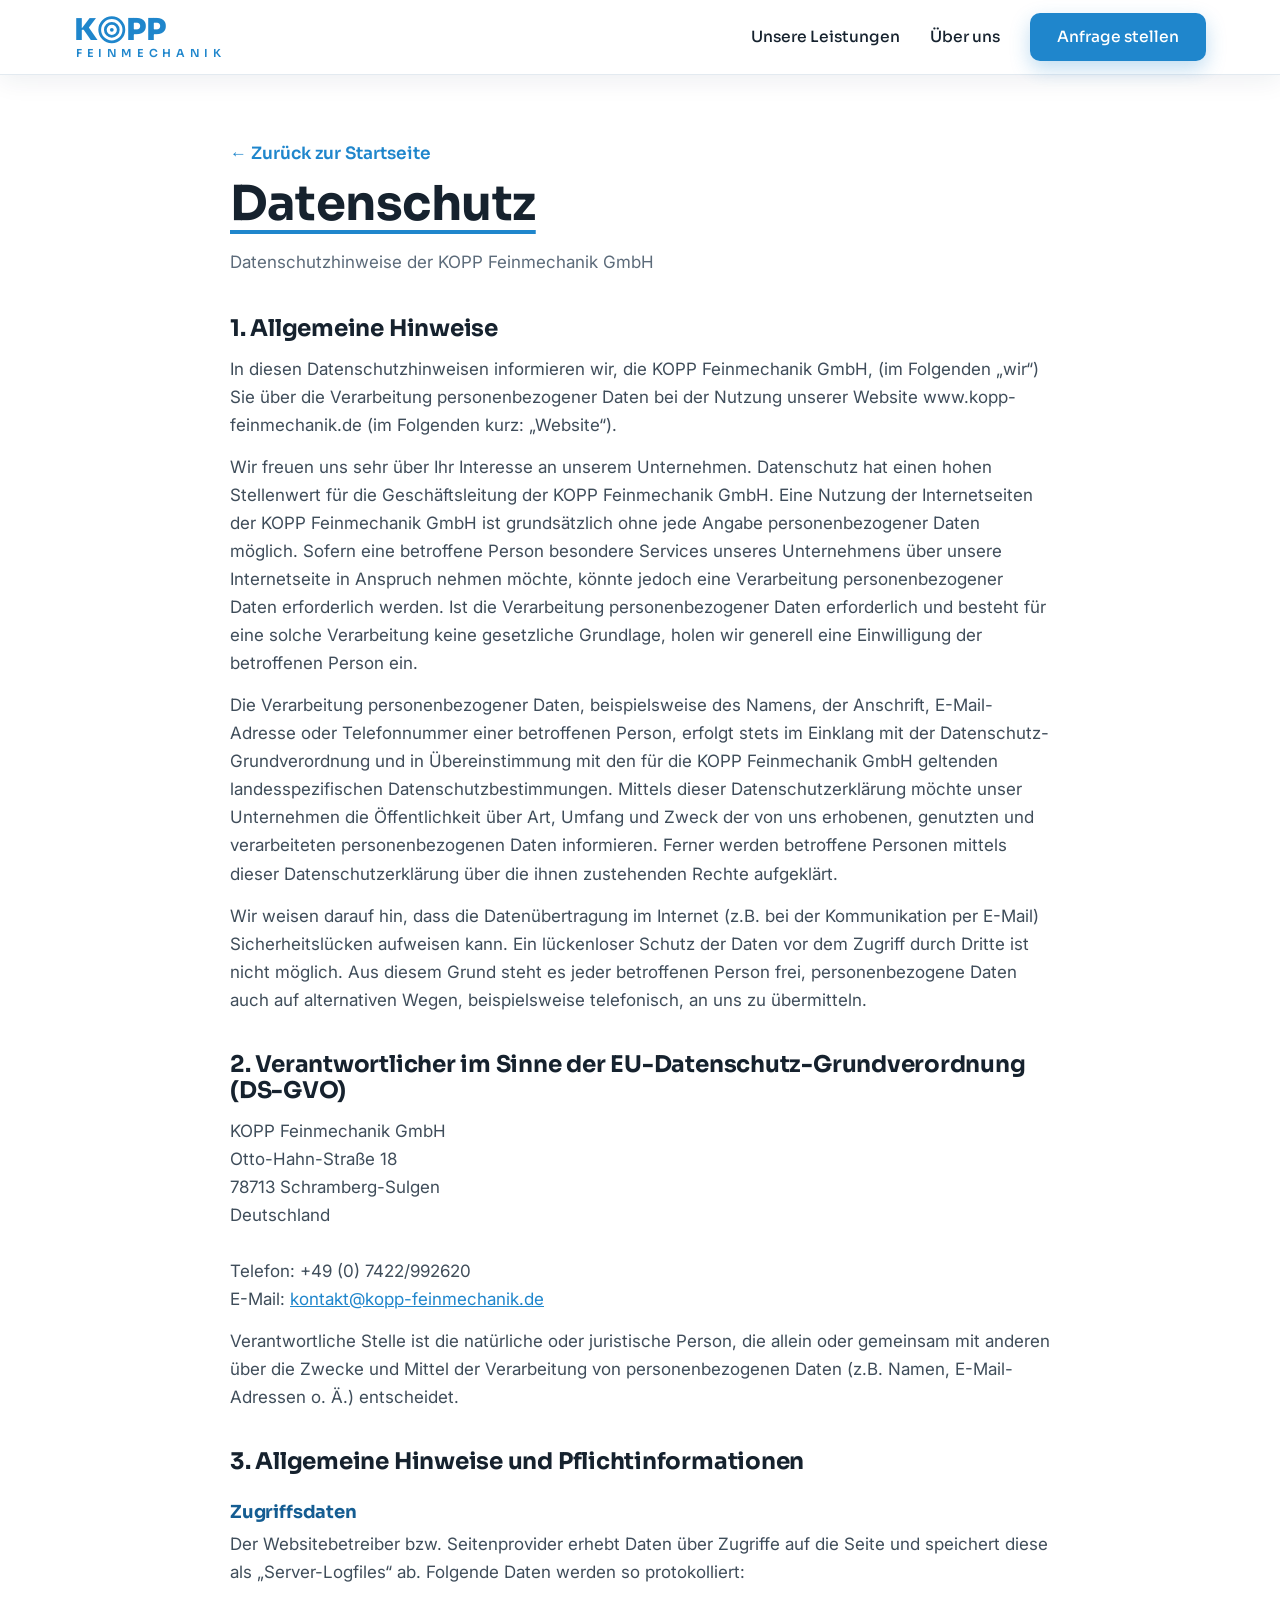
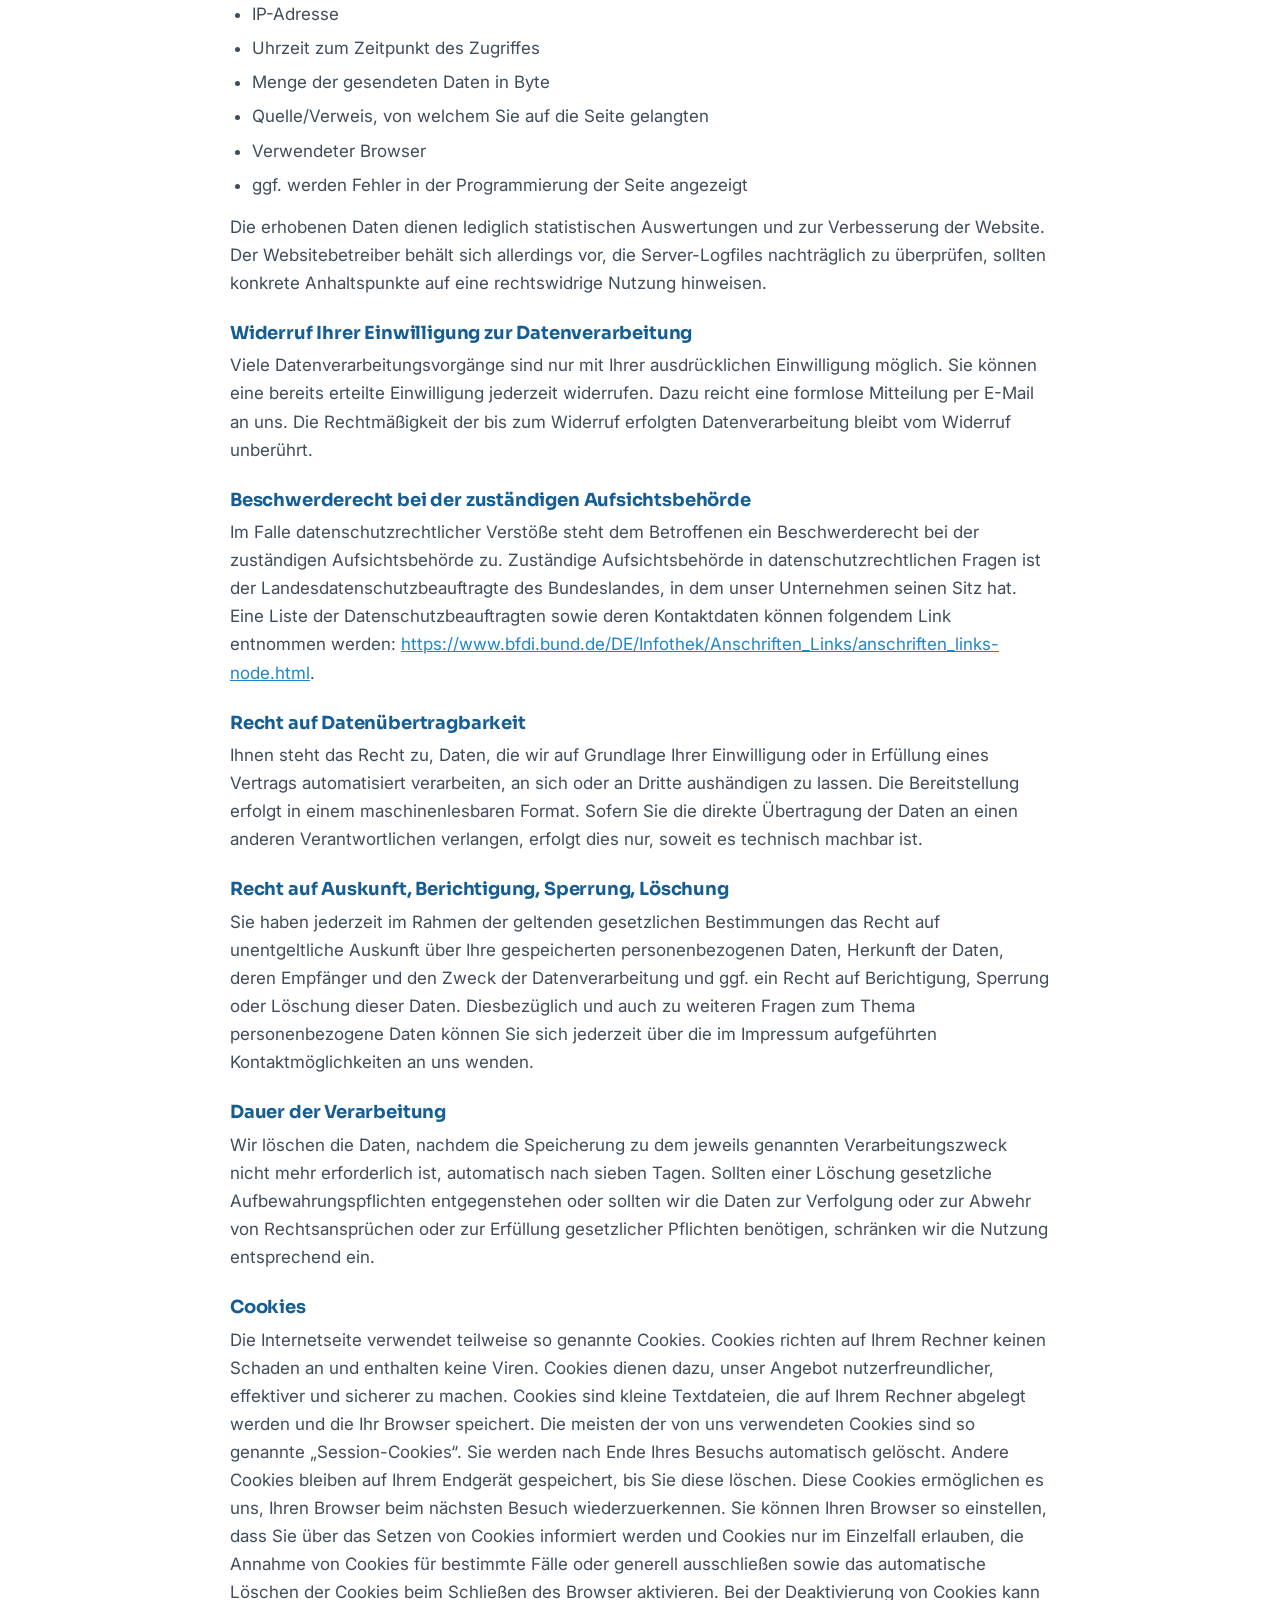
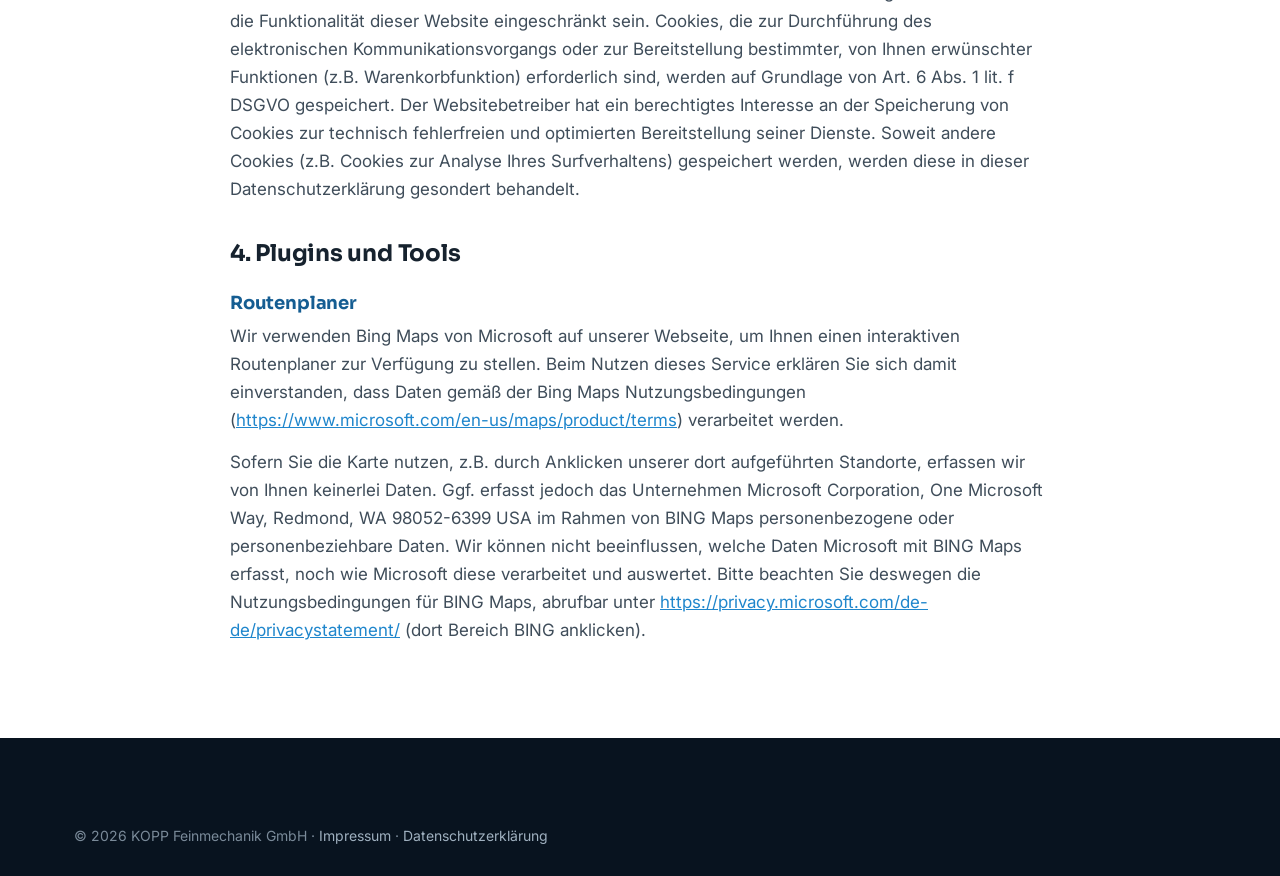
==== commit c28dcf6c: "Add files via upload" ====
--- a/datenschutz.html
+++ b/datenschutz.html
@@ -1,182 +1,624 @@
-<!doctype html>
+<!DOCTYPE html>
 <html lang="de">
 <head>
-<meta charset="utf-8">
-<meta name="viewport" content="width=device-width, initial-scale=1">
-<title>Datenschutz – Freundeskreis Sommersprossen Rottweil e.V.</title>
-<meta name="robots" content="noindex">
-<link rel="icon" href="favicon.svg" type="image/svg+xml">
-<link rel="preconnect" href="https://fonts.googleapis.com">
-<link rel="preconnect" href="https://fonts.gstatic.com" crossorigin>
-<link href="https://fonts.googleapis.com/css2?family=Source+Sans+3:wght@400;600;700;800&display=swap" rel="stylesheet">
-<link rel="stylesheet" href="styles.css">
+<meta charset="UTF-8" />
+<meta name="viewport" content="width=device-width, initial-scale=1.0" />
+<title>Datenschutzerklärung · KOPP Feinmechanik GmbH</title>
+<meta name="description" content="Datenschutzhinweise der KOPP Feinmechanik GmbH zur Verarbeitung personenbezogener Daten." />
+<meta name="robots" content="index,follow" />
+<link rel="canonical" href="https://www.kopp-feinmechanik.de/datenschutz.html" />
+<link rel="preconnect" href="https://fonts.googleapis.com" />
+<link rel="preconnect" href="https://fonts.gstatic.com" crossorigin />
+<link href="https://fonts.googleapis.com/css2?family=Sora:wght@400;500;600;700;800&family=Inter:wght@400;500;600;700&display=swap" rel="stylesheet" />
+<style>
+/* =========================================================
+   KOPP Feinmechanik – Stylesheet
+   Farben & Stil an der bestehenden OnePage orientiert.
+   ========================================================= */
+
+:root{
+  --blue:#1f86cc;          /* Primär-Blau (Buttons, Akzente) */
+  --blue-600:#1a73b0;
+  --blue-700:#155d92;
+  --blue-050:#eaf4fb;
+  --navy:#0c1b2e;          /* Dunkles Navy (Sektionen, FAQ-Toggle) */
+  --navy-700:#13263c;
+  --ink:#16222e;           /* Fließtext / Headlines */
+  --muted:#5c6b7a;         /* Sekundärtext */
+  --line:#e3eaf0;
+  --mist:#f3f7fa;          /* helle Sektion */
+  --white:#fff;
+
+  --radius:16px;
+  --radius-sm:10px;
+  --shadow:0 10px 30px rgba(15,40,70,.08);
+  --shadow-lg:0 24px 60px rgba(15,40,70,.14);
+  --maxw:1180px;
+  --ease:cubic-bezier(.22,.61,.36,1);
+}
+
+*,*::before,*::after{box-sizing:border-box}
+html{scroll-behavior:smooth;-webkit-text-size-adjust:100%}
+body{
+  margin:0;
+  font-family:"Inter",system-ui,-apple-system,Segoe UI,Roboto,sans-serif;
+  color:var(--ink);
+  background:var(--white);
+  line-height:1.65;
+  font-size:17px;
+  overflow-x:hidden;
+}
+img{max-width:100%;display:block}
+a{color:inherit;text-decoration:none}
+h1,h2,h3,h4{font-family:"Sora",system-ui,sans-serif;line-height:1.15;margin:0;color:var(--ink);letter-spacing:-.01em}
+
+.container{width:100%;max-width:var(--maxw);margin:0 auto;padding:0 24px}
+.center{text-align:center}
+.nowrap{white-space:nowrap}
+
+/* ---------- Buttons ---------- */
+.btn{
+  display:inline-flex;align-items:center;justify-content:center;gap:.5em;
+  font-family:"Sora",sans-serif;font-weight:600;font-size:16px;
+  padding:14px 26px;border-radius:var(--radius-sm);border:1.5px solid transparent;
+  cursor:pointer;transition:transform .15s var(--ease),background .2s,box-shadow .2s,color .2s;
+  text-align:center;line-height:1.2;
+}
+.btn--primary{background:var(--blue);color:#fff;box-shadow:0 8px 20px rgba(31,134,204,.28)}
+.btn--primary:hover{background:var(--blue-600);transform:translateY(-2px);box-shadow:0 12px 26px rgba(31,134,204,.36)}
+.btn--light{background:#fff;color:var(--ink);border-color:#fff}
+.btn--light:hover{background:transparent;color:#fff;border-color:rgba(255,255,255,.7);transform:translateY(-2px)}
+.btn--lg{padding:16px 34px;font-size:17px}
+.btn--block{width:100%}
+
+/* ---------- Header / Nav ---------- */
+.site-header{
+  position:sticky;top:0;z-index:60;
+  background:rgba(255,255,255,.92);backdrop-filter:saturate(180%) blur(10px);
+  border-bottom:1px solid transparent;transition:box-shadow .25s,border-color .25s;
+}
+.site-header.is-stuck{box-shadow:0 6px 24px rgba(15,40,70,.07);border-color:var(--line)}
+.nav{display:flex;align-items:center;justify-content:space-between;gap:24px;min-height:74px}
+.nav__links{display:flex;align-items:center;gap:30px}
+.nav__links a{font-family:"Sora",sans-serif;font-weight:500;color:var(--ink);font-size:15.5px;transition:color .2s}
+.nav__links a:hover{color:var(--blue)}
+.nav__cta{color:#fff !important}
+.nav__toggle{display:none;flex-direction:column;gap:5px;background:none;border:0;padding:10px;cursor:pointer}
+.nav__toggle span{width:24px;height:2.5px;background:var(--ink);border-radius:2px;transition:.25s var(--ease)}
+.nav__toggle[aria-expanded="true"] span:nth-child(1){transform:translateY(7.5px) rotate(45deg)}
+.nav__toggle[aria-expanded="true"] span:nth-child(2){opacity:0}
+.nav__toggle[aria-expanded="true"] span:nth-child(3){transform:translateY(-7.5px) rotate(-45deg)}
+
+/* ---------- Brand / Logo (nachgebaut) ---------- */
+.brand{display:inline-flex;flex-direction:column;align-items:flex-start;line-height:1;color:var(--blue)}
+.brand__img{height:54px;width:auto}
+.brand__word{display:flex;align-items:center;font-family:"Sora",sans-serif;font-weight:800;font-size:30px;letter-spacing:.02em;color:var(--blue)}
+.brand__ring{width:.92em;height:.92em;margin:0 .01em;color:var(--blue)}
+.brand__sub{font-family:"Sora",sans-serif;font-weight:600;font-size:11px;letter-spacing:.42em;color:var(--blue);margin-top:3px;padding-left:2px}
+.brand--light,.brand--light .brand__word,.brand--light .brand__sub,.brand--light .brand__ring{color:#fff}
+
+/* ---------- Headlines: Akzent-Unterstrich (wie Original) ---------- */
+.h-accent{
+  font-size:clamp(28px,4.4vw,46px);font-weight:700;
+  text-decoration:underline;text-decoration-color:var(--blue);
+  text-decoration-thickness:4px;text-underline-offset:10px;
+  margin-bottom:18px;
+}
+.h-accent--light{color:#fff;text-decoration-color:var(--blue)}
+.h-accent.center{margin-left:auto;margin-right:auto}
+
+/* ---------- Marker-Highlight (wie Original) ---------- */
+.mark{
+  display:inline;background:var(--blue);color:#fff;
+  padding:.06em .3em;border-radius:5px;
+  box-decoration-break:clone;-webkit-box-decoration-break:clone;
+  font-weight:700;line-height:1.5;
+}
+.mark--lg{font-size:1.05em}
+
+/* ---------- Sektionen ---------- */
+.section{padding:84px 0}
+.section--mist{background:var(--mist)}
+.section--navy{background:var(--navy);color:#e8eef4}
+.section--navy p{color:#b9c6d3}
+.section__head{max-width:720px;margin:0 auto 52px}
+.lead{font-size:19px;color:var(--muted)}
+.lead.center{margin-left:auto;margin-right:auto}
+.section__cta{margin-top:48px}
+
+/* ---------- HERO ---------- */
+.hero{position:relative;color:#fff;overflow:hidden;isolation:isolate}
+.hero__bg{
+  position:absolute;inset:0;z-index:-2;
+  background:
+    radial-gradient(100% 80% at 78% 8%, rgba(31,134,204,.20), transparent 55%),
+    linear-gradient(135deg,#0c1c30 0%, #143a5e 55%, #155d92 100%);
+  background-color:#0e2640;
+}
+/* FOTO OPTIONAL: hier ein Gebäudefoto via background-image ergänzen. */
+.hero__inner{padding:64px 24px 72px}
+.hero__grid{display:grid;grid-template-columns:1.1fr .9fr;gap:40px;align-items:end}
+.hero__title{font-size:clamp(34px,5.6vw,62px);font-weight:800;letter-spacing:-.02em;color:#fff}
+.hero__title{position:relative;display:inline-block}
+.hero__title::after{content:"";display:block;width:170px;height:5px;background:var(--blue);border-radius:3px;margin-top:22px}
+.hero__lead{font-size:19px;color:#cdd8e3;margin:0 0 28px}
+.hero__actions{display:flex;flex-wrap:wrap;gap:14px}
+
+.stats{display:grid;grid-template-columns:repeat(4,1fr);gap:18px;margin-top:62px}
+.stat{
+  background:rgba(255,255,255,.07);border:1px solid rgba(255,255,255,.14);
+  border-radius:var(--radius);padding:24px 22px;backdrop-filter:blur(6px);
+  transition:transform .25s var(--ease),background .25s;
+}
+.stat:hover{transform:translateY(-4px);background:rgba(255,255,255,.11)}
+.stat__icon{
+  width:38px;height:38px;border-radius:9px;background:var(--blue);color:#fff;
+  display:grid;place-items:center;font-size:13px;margin-bottom:16px;
+}
+.stat__num{font-family:"Sora",sans-serif;font-weight:700;font-size:23px;color:#fff;line-height:1.2}
+.stat__label{font-size:14px;color:#aebccb;margin-top:8px}
+
+/* ---------- Split (Über uns) ---------- */
+.split{display:grid;grid-template-columns:1fr 1fr;gap:48px;align-items:center}
+.split__text p{color:var(--muted);margin:0 0 16px}
+.split__text p:first-of-type{font-size:19px;color:var(--ink)}
+
+/* ---------- Media / Platzhalter ---------- */
+.media{position:relative;border-radius:var(--radius);overflow:hidden;background:var(--mist);box-shadow:var(--shadow)}
+.media img{width:100%;height:100%;object-fit:cover}
+.media__hint{display:none}
+.media--portrait{aspect-ratio:4/3}
+.media--tall{aspect-ratio:3/4}
+/* Platzhalter-Optik, wenn kein Bild vorhanden */
+.media--ph{background:var(--mist);border:1px solid var(--line);box-shadow:none;min-height:220px}
+.media--ph::before{
+  content:"";position:absolute;left:50%;top:calc(50% - 10px);transform:translate(-50%,-50%);
+  width:44px;height:36px;border:2px solid #c2d1de;border-radius:8px;
+}
+.media--ph .media__hint{
+  display:block;position:absolute;left:0;right:0;bottom:16px;text-align:center;
+  color:#93a3b1;font-size:12.5px;letter-spacing:.03em;font-family:"Sora",sans-serif;
+}
+.media--vintage.media--ph{background:var(--mist)}
+
+/* ---------- Features (3 Spalten) ---------- */
+.features{display:grid;grid-template-columns:repeat(3,1fr);gap:26px;margin-top:64px}
+.feature,.point{background:#fff}
+.feature__icon{
+  width:52px;height:52px;border-radius:12px;background:var(--blue);color:#fff;
+  display:grid;place-items:center;margin-bottom:18px;
+}
+.feature__icon svg,.contact__ico svg{width:26px;height:26px;fill:none;stroke:currentColor;stroke-width:1.8;stroke-linecap:round;stroke-linejoin:round}
+.feature h3,.point h3{font-size:21px;margin-bottom:10px}
+.feature p,.point p{color:var(--muted);margin:0}
+
+/* ---------- Heritage ---------- */
+.heritage{display:grid;grid-template-columns:1fr 1fr 1fr;gap:42px;align-items:start}
+.heritage__story p{color:var(--muted);margin:14px 0}
+.heritage__story h2{margin-bottom:22px}
+.heritage__media .media{aspect-ratio:4/5;align-self:start}
+.heritage__points{display:flex;flex-direction:column;gap:34px}
+.point .feature__icon{width:46px;height:46px;border-radius:11px;margin-bottom:14px}
+.quote{margin:30px 0 0;padding:24px;background:#fff;border:1px solid var(--line);border-radius:var(--radius);box-shadow:var(--shadow)}
+.section--mist .quote{background:#fff}
+.quote__avatar{
+  display:inline-grid;place-items:center;width:52px;height:52px;border-radius:50%;
+  background:var(--navy);color:#fff;font-family:"Sora",sans-serif;font-weight:700;font-size:18px;margin-bottom:14px;
+}
+.quote blockquote{margin:0;font-family:"Sora",sans-serif;font-weight:600;font-size:20px;line-height:1.4;color:var(--ink)}
+.quote figcaption{margin-top:12px;color:var(--muted);font-size:15px}
+
+/* ---------- Leistungs-Karten ---------- */
+.cards{display:grid;grid-template-columns:repeat(3,1fr);gap:26px}
+.card-svc{
+  display:flex;flex-direction:column;gap:12px;
+  background:#fff;border:1px solid var(--line);border-radius:var(--radius);
+  padding:30px 28px;box-shadow:var(--shadow);
+  transition:transform .25s var(--ease),box-shadow .25s,border-color .25s;
+}
+.card-svc:hover{transform:translateY(-5px);box-shadow:var(--shadow-lg);border-color:#cfe0ee}
+.card-svc__icon{
+  width:52px;height:52px;border-radius:12px;background:var(--blue-050);color:var(--blue);
+  display:grid;place-items:center;margin-bottom:6px;
+}
+.card-svc__icon svg{width:26px;height:26px;fill:none;stroke:currentColor;stroke-width:1.8;stroke-linecap:round;stroke-linejoin:round}
+.card-svc h3{color:var(--ink);font-size:22px}
+.card-svc p{color:var(--muted);margin:0;font-size:15.5px}
+
+/* ---------- Leistungs-Detail (alternierend) ---------- */
+.svc-detail{display:grid;grid-template-columns:1fr 1fr;gap:48px;align-items:center;margin-top:70px;scroll-margin-top:100px}
+.svc-detail--reverse .svc-detail__media{order:-1}
+.svc-detail__text p{color:var(--muted);margin:0 0 14px}
+.svc-detail__text h3{font-size:clamp(24px,3vw,32px);margin-bottom:22px}
+.svc-detail__media .media{aspect-ratio:4/3}
+
+/* ---------- Qualität ---------- */
+.quality{display:grid;grid-template-columns:1fr 1fr;gap:48px;align-items:center}
+.quality__media{display:grid;grid-template-columns:1fr 1fr;gap:18px}
+.quality__media .media{aspect-ratio:3/4}
+.checks{list-style:none;padding:0;margin:26px 0 0;display:flex;flex-direction:column;gap:16px}
+.checks li{display:flex;align-items:center;gap:14px;font-family:"Sora",sans-serif;font-weight:500;font-size:18px}
+.checks__box{
+  flex:0 0 auto;width:30px;height:30px;border-radius:8px;background:var(--blue);color:#fff;
+  display:grid;place-items:center;font-size:16px;font-weight:700;
+}
+
+/* ---------- FAQ ---------- */
+.faq{display:grid;grid-template-columns:.85fr 1.15fr;gap:48px;align-items:start}
+.faq__aside h2{margin-bottom:34px}
+.faq__cta{margin-top:40px}
+.faq__cta p{font-family:"Sora",sans-serif;font-weight:600;color:var(--ink);margin:0 0 16px;font-size:18px}
+.faq__list{display:flex;flex-direction:column;gap:14px}
+.acc{background:var(--blue);border-radius:12px;overflow:hidden;color:#fff;transition:background .2s}
+.acc summary{
+  list-style:none;cursor:pointer;display:flex;align-items:center;justify-content:space-between;gap:16px;
+  padding:20px 22px;font-family:"Sora",sans-serif;font-weight:600;font-size:17.5px;
+}
+.acc summary::-webkit-details-marker{display:none}
+.acc__ico{
+  flex:0 0 auto;width:38px;height:38px;border-radius:9px;background:var(--navy);color:#fff;
+  display:grid;place-items:center;font-size:24px;font-weight:400;transition:transform .25s var(--ease);
+}
+.acc[open] .acc__ico{transform:rotate(45deg)}
+.acc__body{padding:0 22px 22px}
+.acc__body p{margin:0;color:#eaf2fb;font-family:"Inter",sans-serif;font-weight:400;font-size:16px;line-height:1.6}
+
+/* ---------- Kontakt ---------- */
+.contact{display:grid;grid-template-columns:1fr 1.05fr;gap:54px;align-items:start}
+.contact__intro p{color:#b9c6d3;font-size:18px}
+.contact__info{list-style:none;padding:0;margin:30px 0 0;display:flex;flex-direction:column;gap:20px}
+.contact__info li{display:flex;align-items:flex-start;gap:16px;color:#e8eef4;line-height:1.5}
+.contact__info a{color:#e8eef4}
+.contact__info a:hover{color:#fff;text-decoration:underline}
+.contact__ico{flex:0 0 auto;width:42px;height:42px;border-radius:10px;background:rgba(255,255,255,.1);color:#7fc0ef;display:grid;place-items:center}
+
+.contact__form{background:#fff;border-radius:var(--radius);padding:30px;box-shadow:var(--shadow-lg)}
+.hp{position:absolute;left:-9999px;opacity:0}
+.field{margin-bottom:16px}
+.field-row{display:grid;grid-template-columns:1fr 1fr;gap:16px}
+.field label{display:block;font-family:"Sora",sans-serif;font-weight:500;font-size:14px;color:var(--ink);margin-bottom:7px}
+.field input,.field textarea{
+  width:100%;padding:13px 15px;border:1.5px solid var(--line);border-radius:var(--radius-sm);
+  font-family:"Inter",sans-serif;font-size:16px;color:var(--ink);background:#fcfdfe;transition:border-color .2s,box-shadow .2s;
+}
+.field input:focus,.field textarea:focus{outline:none;border-color:var(--blue);box-shadow:0 0 0 3px rgba(31,134,204,.15)}
+.field textarea{resize:vertical}
+.consent{display:flex;gap:12px;align-items:flex-start;margin:8px 0 20px;font-size:14px;color:var(--muted);line-height:1.5}
+.consent input{margin-top:3px;width:18px;height:18px;flex:0 0 auto;accent-color:var(--blue)}
+.consent a{color:var(--blue);text-decoration:underline}
+.form-note{text-align:center;font-size:14px;color:var(--muted);margin:16px 0 0}
+.form-note a{color:var(--blue)}
+.contact__form-success{text-align:center;padding:30px 10px}
+.contact__form-success-icon{width:64px;height:64px;border-radius:50%;background:var(--blue);color:#fff;display:grid;place-items:center;font-size:32px;margin:0 auto 18px}
+.contact__form-success h3{font-size:24px;margin-bottom:8px}
+.contact__form-success p{color:var(--muted)}
+
+/* ---------- Footer ---------- */
+.site-footer{background:#08131f;color:#9fb0bf;padding:64px 0 0}
+.footer__grid{display:grid;grid-template-columns:1.6fr 1fr 1fr 1fr;gap:36px;padding-bottom:46px}
+.footer__brand p{margin:18px 0 0;max-width:280px;font-size:15px}
+.footer__col h4{font-size:14px;letter-spacing:.08em;text-transform:uppercase;color:#fff;margin-bottom:16px}
+.footer__col a,.footer__col p{display:block;color:#9fb0bf;margin:0 0 9px;font-size:15px;transition:color .2s}
+.footer__col a:hover{color:#fff}
+.footer__bottom{border-top:1px solid rgba(255,255,255,.08);padding-top:22px;padding-bottom:28px}
+.footer__bottom p{margin:0;font-size:14px;color:#7a8a99}
+
+/* ---------- Rechtliche Seiten ---------- */
+.legal{padding:64px 0 80px}
+.legal__head{max-width:820px;margin:0 auto 40px}
+.legal__head h1{font-size:clamp(32px,5vw,48px);text-decoration:underline;text-decoration-color:var(--blue);text-decoration-thickness:4px;text-underline-offset:10px}
+.legal__body{max-width:820px;margin:0 auto}
+.legal__body h2{font-size:23px;margin:38px 0 12px;color:var(--ink)}
+.legal__body h3{font-size:18px;margin:26px 0 8px;color:var(--blue-700)}
+.legal__body p{color:#3f4d5a;margin:0 0 14px}
+.legal__body ul{color:#3f4d5a;margin:0 0 14px;padding-left:22px}
+.legal__body li{margin-bottom:6px}
+.legal__body a{color:var(--blue);text-decoration:underline;word-break:break-word}
+.legal__back{display:inline-flex;align-items:center;gap:8px;margin-bottom:8px;color:var(--blue);font-family:"Sora",sans-serif;font-weight:600}
+.legal address{font-style:normal}
+
+/* ---------- Sticky CTA (mobil) ---------- */
+.sticky-cta{
+  position:fixed;left:50%;bottom:18px;transform:translateX(-50%) translateY(140%);
+  z-index:55;background:var(--blue);color:#fff;font-family:"Sora",sans-serif;font-weight:600;
+  padding:14px 30px;border-radius:50px;box-shadow:0 12px 30px rgba(31,134,204,.45);
+  transition:transform .3s var(--ease);
+}
+.sticky-cta.show{transform:translateX(-50%) translateY(0)}
+
+/* ---------- Reveal-Animation ---------- */
+[data-reveal]{opacity:0;transform:translateY(26px);transition:opacity .6s var(--ease),transform .6s var(--ease)}
+[data-reveal].in{opacity:1;transform:none}
+
+/* =========================================================
+   RESPONSIVE
+   ========================================================= */
+@media (max-width:980px){
+  .hero__grid{grid-template-columns:1fr;gap:22px;align-items:start}
+  .stats{grid-template-columns:1fr 1fr}
+  .split,.quality,.contact,.faq{grid-template-columns:1fr;gap:34px}
+  .heritage{grid-template-columns:1fr;gap:34px}
+  .heritage__media .media{aspect-ratio:16/10}
+  .features,.cards{grid-template-columns:1fr 1fr}
+  .footer__grid{grid-template-columns:1fr 1fr}
+}
+
+@media (max-width:760px){
+  body{font-size:16px}
+  .section{padding:60px 0}
+  .nav__toggle{display:flex}
+  .nav__links{
+    position:fixed;inset:74px 0 auto 0;flex-direction:column;align-items:stretch;gap:0;
+    background:#fff;border-bottom:1px solid var(--line);padding:8px 24px 22px;
+    transform:translateY(-120%);transition:transform .3s var(--ease);box-shadow:var(--shadow);
+  }
+  .nav__links.open{transform:translateY(0)}
+  .nav__links a{padding:14px 4px;border-bottom:1px solid var(--line);font-size:17px}
+  .nav__cta{margin-top:12px;border-bottom:0 !important}
+  .nav__links .btn{padding:14px 26px}
+  .hero__inner{padding:48px 24px 56px}
+  .hero__title::after{margin-top:18px}
+  .features,.cards,.stats,.field-row,.quality__media{grid-template-columns:1fr}
+  .svc-detail,.svc-detail--reverse{grid-template-columns:1fr;gap:26px}
+  .svc-detail--reverse .svc-detail__media{order:0}
+  .footer__grid{grid-template-columns:1fr}
+  .faq__aside h2{margin-bottom:22px}
+  .acc summary{font-size:16px;padding:17px 18px}
+  .contact__form{padding:22px}
+  .sticky-cta{padding:13px 26px;font-size:15px}
+}
+
+@media (min-width:761px){.sticky-cta{display:none}}
+
+@media (prefers-reduced-motion:reduce){
+  *{scroll-behavior:auto !important}
+  [data-reveal]{opacity:1;transform:none;transition:none}
+  .btn,.stat,.card-svc{transition:none}
+}
+
+  </style>
+<link rel="icon" type="image/svg+xml" href="[data-uri]" />
 </head>
-<body>
-<a href="#main" class="skip">Zum Inhalt springen</a>
-
-<header class="site-header">
-  <div class="nav">
-    <a class="brand" href="index.html"><img class="brand-logo" src="verein-logo.png" alt="Freundeskreis Sommersprossen Rottweil e.V."></a>
-    <button class="nav-toggle" aria-expanded="false" aria-controls="navmenu">Menü</button>
-    <ul class="nav-menu" id="navmenu">
-      <li><a href="index.html">Start</a></li>
-      <li><a href="festival.html">Festival 2026</a></li>
-      <li><a href="verein.html">Verein</a></li>
-      <li><a href="mitglied-werden.html">Mitglied werden</a></li>
-      <li><a href="spenden.html">Spenden</a></li>
-      <li><a href="kontakt.html">Kontakt</a></li>
-      <li><a class="nav-cta" href="programm-2026.pdf" target="_blank" rel="noopener">Programm-PDF</a></li>
-    </ul>
+<body id="top">
+
+<header class="site-header is-stuck">
+  <div class="container nav">
+    <a class="brand" href="index.html" aria-label="KOPP Feinmechanik – Startseite">
+      <span class="brand__word">K<svg class="brand__ring" viewBox="0 0 32 32" aria-hidden="true"><circle cx="16" cy="16" r="14" fill="none" stroke="currentColor" stroke-width="3.2"/><circle cx="16" cy="16" r="7.5" fill="none" stroke="currentColor" stroke-width="3.2"/><circle cx="16" cy="16" r="2.2" fill="currentColor"/></svg>PP</span>
+      <span class="brand__sub">FEINMECHANIK</span>
+    </a>
+    <nav class="nav__links" id="navLinks" aria-label="Hauptnavigation">
+      <a href="index.html#leistungen">Unsere Leistungen</a>
+      <a href="index.html#ueber-uns">Über uns</a>
+      <a href="index.html#kontakt" class="btn btn--primary nav__cta">Anfrage stellen</a>
+    </nav>
+    <button class="nav__toggle" id="navToggle" aria-label="Menü öffnen" aria-expanded="false">
+      <span></span><span></span><span></span>
+    </button>
   </div>
 </header>
 
-<main id="main">
-
-  <section style="padding:60px 0;">
-    <div class="container" style="max-width:780px;">
-
-      <h1>Datenschutzerklärung</h1>
-
-      <p class="lead-text">
-        Wir nehmen den Schutz Ihrer persönlichen Daten sehr ernst. Diese Datenschutzerklärung
-        informiert Sie darüber, welche Daten beim Besuch unserer Website erhoben werden und
-        wie diese verwendet werden.
-      </p>
-
-      <h2>1. Verantwortlicher</h2>
-      <p>
-        Verantwortlich für die Datenverarbeitung im Sinne der DSGVO ist:<br><br>
-        Freundeskreis Sommersprossen Rottweil e.V.<br>
-        Veit Strasser (Vorsitzender)<br>
-        Oberndorfer Straße 41<br>
-        78628 Rottweil<br>
-        E-Mail: <a href="mailto:veit.strasser@gmail.com">veit.strasser@gmail.com</a>
-      </p>
-
-      <h2>2. Zugriffsdaten / Server-Logfiles</h2>
-      <p>
-        Beim Besuch unserer Website werden durch den Hoster automatisch technische Daten
-        in sogenannten Server-Logfiles gespeichert (z. B. IP-Adresse, Datum und Uhrzeit
-        des Zugriffs, abgerufene Seite, Browsertyp). Diese Daten sind nicht bestimmten
-        Personen zuordenbar und werden ausschließlich zur statistischen Auswertung und
-        zur Sicherstellung des Betriebs verwendet.<br>
-        Rechtsgrundlage: Art. 6 Abs. 1 lit. f DSGVO (berechtigtes Interesse am sicheren
-        und stabilen Betrieb der Website).
-      </p>
-
-      <h2>3. Kontaktformulare / E-Mail-Kontakt</h2>
-      <p>
-        Wenn Sie uns über das Kontaktformular oder per E-Mail kontaktieren, werden die von
-        Ihnen übermittelten Daten (Name, E-Mail-Adresse, Nachricht) ausschließlich zur
-        Bearbeitung Ihrer Anfrage verwendet.<br>
-        Rechtsgrundlage: Art. 6 Abs. 1 lit. a (Einwilligung) bzw. lit. b DSGVO
-        (vorvertragliche Maßnahmen).<br>
-        Die Daten werden gelöscht, sobald sie für die Bearbeitung der Anfrage nicht mehr
-        erforderlich sind und keine gesetzlichen Aufbewahrungspflichten entgegenstehen.
-      </p>
-
-      <h2>4. Mitgliedschaft / Beitrittserklärung</h2>
-      <p>
-        Im Rahmen einer Vereinsmitgliedschaft erheben wir die Daten, die zur Verwaltung der
-        Mitgliedschaft erforderlich sind (Name, Anschrift, Geburtsdatum, Kontaktdaten,
-        ggf. Bankverbindung für die SEPA-Lastschrift).<br>
-        Rechtsgrundlage: Art. 6 Abs. 1 lit. b DSGVO (Vertragserfüllung). Die Daten werden
-        ausschließlich zur Mitgliederverwaltung verwendet und nicht an Dritte weitergegeben –
-        ausgenommen Bankdienstleister im Rahmen der Beitragseinziehung.
-      </p>
-
-      <h2>5. Google Fonts</h2>
-      <p>
-        Unsere Website nutzt zur einheitlichen Darstellung Schriftarten von Google Fonts.
-        Beim Aufruf einer Seite lädt Ihr Browser die benötigten Schriftarten von einem
-        Google-Server. Hierbei wird Ihre IP-Adresse an Google übertragen.<br>
-        Anbieter: Google Ireland Limited, Gordon House, Barrow Street, Dublin 4, Irland.<br>
-        Rechtsgrundlage: Art. 6 Abs. 1 lit. f DSGVO (berechtigtes Interesse an einer
-        einheitlichen Darstellung).<br>
-        Weitere Informationen: <a href="https://policies.google.com/privacy" target="_blank" rel="noopener">https://policies.google.com/privacy</a>.
-      </p>
-
-      <h2>6. Cookies</h2>
-      <p>
-        Diese Website verwendet keine Tracking-Cookies und kein Analyse-Tool wie
-        Google Analytics. Es werden ausschließlich technisch notwendige Daten verarbeitet.
-      </p>
-
-      <h2>7. Ihre Rechte</h2>
-      <p>
-        Sie haben jederzeit das Recht auf:
-      </p>
-      <ul>
-        <li>Auskunft über die zu Ihrer Person gespeicherten Daten (Art. 15 DSGVO)</li>
-        <li>Berichtigung unrichtiger Daten (Art. 16 DSGVO)</li>
-        <li>Löschung (Art. 17 DSGVO)</li>
-        <li>Einschränkung der Verarbeitung (Art. 18 DSGVO)</li>
-        <li>Datenübertragbarkeit (Art. 20 DSGVO)</li>
-        <li>Widerspruch (Art. 21 DSGVO)</li>
-        <li>Widerruf einer erteilten Einwilligung (Art. 7 Abs. 3 DSGVO)</li>
-        <li>Beschwerde bei der zuständigen Aufsichtsbehörde (Art. 77 DSGVO)</li>
-      </ul>
-      <p>
-        Zur Ausübung Ihrer Rechte wenden Sie sich bitte an die oben genannte
-        verantwortliche Stelle.
-      </p>
-
-      <h2>8. Zuständige Aufsichtsbehörde</h2>
-      <p>
-        Der Landesbeauftragte für den Datenschutz und die Informationsfreiheit
-        Baden-Württemberg, Königstraße 10a, 70173 Stuttgart,
-        <a href="https://www.baden-wuerttemberg.datenschutz.de" target="_blank" rel="noopener">www.baden-wuerttemberg.datenschutz.de</a>.
-      </p>
-
-      <div class="note-box">
-        <p style="margin:0;"><strong>Hinweis:</strong> Diese Datenschutzerklärung ist ein
-        sorgfältig erstellter Mustertext. Bitte lassen Sie sie vor der Veröffentlichung
-        durch einen Datenschutzbeauftragten oder Rechtsanwalt prüfen, insbesondere wenn
-        Sie zusätzliche Dienste (z. B. Online-Lastschrift, Newsletter, Social-Media-Plugins)
-        einbinden.</p>
-      </div>
-
-    </div>
-  </section>
-
+<main class="legal container">
+  <div class="legal__head">
+    <a href="index.html" class="legal__back">← Zurück zur Startseite</a>
+    <h1>Datenschutz</h1>
+    <p style="color:#5c6b7a">Datenschutzhinweise der KOPP Feinmechanik GmbH</p>
+  </div>
+
+  <div class="legal__body">
+    <h2>1. Allgemeine Hinweise</h2>
+    <p>In diesen Datenschutzhinweisen informieren wir, die KOPP Feinmechanik GmbH, (im Folgenden „wir“) Sie über die Verarbeitung personenbezogener Daten bei der Nutzung unserer Website www.kopp-feinmechanik.de (im Folgenden kurz: „Website“).</p>
+    <p>Wir freuen uns sehr über Ihr Interesse an unserem Unternehmen. Datenschutz hat einen hohen Stellenwert für die Geschäftsleitung der KOPP Feinmechanik GmbH. Eine Nutzung der Internetseiten der KOPP Feinmechanik GmbH ist grundsätzlich ohne jede Angabe personenbezogener Daten möglich. Sofern eine betroffene Person besondere Services unseres Unternehmens über unsere Internetseite in Anspruch nehmen möchte, könnte jedoch eine Verarbeitung personenbezogener Daten erforderlich werden. Ist die Verarbeitung personenbezogener Daten erforderlich und besteht für eine solche Verarbeitung keine gesetzliche Grundlage, holen wir generell eine Einwilligung der betroffenen Person ein.</p>
+    <p>Die Verarbeitung personenbezogener Daten, beispielsweise des Namens, der Anschrift, E-Mail-Adresse oder Telefonnummer einer betroffenen Person, erfolgt stets im Einklang mit der Datenschutz-Grundverordnung und in Übereinstimmung mit den für die KOPP Feinmechanik GmbH geltenden landesspezifischen Datenschutzbestimmungen. Mittels dieser Datenschutzerklärung möchte unser Unternehmen die Öffentlichkeit über Art, Umfang und Zweck der von uns erhobenen, genutzten und verarbeiteten personenbezogenen Daten informieren. Ferner werden betroffene Personen mittels dieser Datenschutzerklärung über die ihnen zustehenden Rechte aufgeklärt.</p>
+    <p>Wir weisen darauf hin, dass die Datenübertragung im Internet (z.B. bei der Kommunikation per E-Mail) Sicherheitslücken aufweisen kann. Ein lückenloser Schutz der Daten vor dem Zugriff durch Dritte ist nicht möglich. Aus diesem Grund steht es jeder betroffenen Person frei, personenbezogene Daten auch auf alternativen Wegen, beispielsweise telefonisch, an uns zu übermitteln.</p>
+
+    <h2>2. Verantwortlicher im Sinne der EU-Datenschutz-Grundverordnung (DS-GVO)</h2>
+    <p>
+      KOPP Feinmechanik GmbH<br>
+      Otto-Hahn-Straße 18<br>
+      78713 Schramberg-Sulgen<br>
+      Deutschland<br><br>
+      Telefon: +49 (0) 7422/992620<br>
+      E-Mail: <a href="mailto:kontakt@kopp-feinmechanik.de">kontakt@kopp-feinmechanik.de</a>
+    </p>
+    <p>Verantwortliche Stelle ist die natürliche oder juristische Person, die allein oder gemeinsam mit anderen über die Zwecke und Mittel der Verarbeitung von personenbezogenen Daten (z.B. Namen, E-Mail-Adressen o. Ä.) entscheidet.</p>
+
+    <h2>3. Allgemeine Hinweise und Pflichtinformationen</h2>
+    <h3>Zugriffsdaten</h3>
+    <p>Der Websitebetreiber bzw. Seitenprovider erhebt Daten über Zugriffe auf die Seite und speichert diese als „Server-Logfiles“ ab. Folgende Daten werden so protokolliert:</p>
+    <ul>
+      <li>IP-Adresse</li>
+      <li>Uhrzeit zum Zeitpunkt des Zugriffes</li>
+      <li>Menge der gesendeten Daten in Byte</li>
+      <li>Quelle/Verweis, von welchem Sie auf die Seite gelangten</li>
+      <li>Verwendeter Browser</li>
+      <li>ggf. werden Fehler in der Programmierung der Seite angezeigt</li>
+    </ul>
+    <p>Die erhobenen Daten dienen lediglich statistischen Auswertungen und zur Verbesserung der Website. Der Websitebetreiber behält sich allerdings vor, die Server-Logfiles nachträglich zu überprüfen, sollten konkrete Anhaltspunkte auf eine rechtswidrige Nutzung hinweisen.</p>
+
+    <h3>Widerruf Ihrer Einwilligung zur Datenverarbeitung</h3>
+    <p>Viele Datenverarbeitungsvorgänge sind nur mit Ihrer ausdrücklichen Einwilligung möglich. Sie können eine bereits erteilte Einwilligung jederzeit widerrufen. Dazu reicht eine formlose Mitteilung per E-Mail an uns. Die Rechtmäßigkeit der bis zum Widerruf erfolgten Datenverarbeitung bleibt vom Widerruf unberührt.</p>
+
+    <h3>Beschwerderecht bei der zuständigen Aufsichtsbehörde</h3>
+    <p>Im Falle datenschutzrechtlicher Verstöße steht dem Betroffenen ein Beschwerderecht bei der zuständigen Aufsichtsbehörde zu. Zuständige Aufsichtsbehörde in datenschutzrechtlichen Fragen ist der Landesdatenschutzbeauftragte des Bundeslandes, in dem unser Unternehmen seinen Sitz hat. Eine Liste der Datenschutzbeauftragten sowie deren Kontaktdaten können folgendem Link entnommen werden: <a href="https://www.bfdi.bund.de/DE/Infothek/Anschriften_Links/anschriften_links-node.html" target="_blank" rel="noopener">https://www.bfdi.bund.de/DE/Infothek/Anschriften_Links/anschriften_links-node.html</a>.</p>
+
+    <h3>Recht auf Datenübertragbarkeit</h3>
+    <p>Ihnen steht das Recht zu, Daten, die wir auf Grundlage Ihrer Einwilligung oder in Erfüllung eines Vertrags automatisiert verarbeiten, an sich oder an Dritte aushändigen zu lassen. Die Bereitstellung erfolgt in einem maschinenlesbaren Format. Sofern Sie die direkte Übertragung der Daten an einen anderen Verantwortlichen verlangen, erfolgt dies nur, soweit es technisch machbar ist.</p>
+
+    <h3>Recht auf Auskunft, Berichtigung, Sperrung, Löschung</h3>
+    <p>Sie haben jederzeit im Rahmen der geltenden gesetzlichen Bestimmungen das Recht auf unentgeltliche Auskunft über Ihre gespeicherten personenbezogenen Daten, Herkunft der Daten, deren Empfänger und den Zweck der Datenverarbeitung und ggf. ein Recht auf Berichtigung, Sperrung oder Löschung dieser Daten. Diesbezüglich und auch zu weiteren Fragen zum Thema personenbezogene Daten können Sie sich jederzeit über die im Impressum aufgeführten Kontaktmöglichkeiten an uns wenden.</p>
+
+    <h3>Dauer der Verarbeitung</h3>
+    <p>Wir löschen die Daten, nachdem die Speicherung zu dem jeweils genannten Verarbeitungszweck nicht mehr erforderlich ist, automatisch nach sieben Tagen. Sollten einer Löschung gesetzliche Aufbewahrungspflichten entgegenstehen oder sollten wir die Daten zur Verfolgung oder zur Abwehr von Rechtsansprüchen oder zur Erfüllung gesetzlicher Pflichten benötigen, schränken wir die Nutzung entsprechend ein.</p>
+
+    <h3>Cookies</h3>
+    <p>Die Internetseite verwendet teilweise so genannte Cookies. Cookies richten auf Ihrem Rechner keinen Schaden an und enthalten keine Viren. Cookies dienen dazu, unser Angebot nutzerfreundlicher, effektiver und sicherer zu machen. Cookies sind kleine Textdateien, die auf Ihrem Rechner abgelegt werden und die Ihr Browser speichert. Die meisten der von uns verwendeten Cookies sind so genannte „Session-Cookies“. Sie werden nach Ende Ihres Besuchs automatisch gelöscht. Andere Cookies bleiben auf Ihrem Endgerät gespeichert, bis Sie diese löschen. Diese Cookies ermöglichen es uns, Ihren Browser beim nächsten Besuch wiederzuerkennen. Sie können Ihren Browser so einstellen, dass Sie über das Setzen von Cookies informiert werden und Cookies nur im Einzelfall erlauben, die Annahme von Cookies für bestimmte Fälle oder generell ausschließen sowie das automatische Löschen der Cookies beim Schließen des Browser aktivieren. Bei der Deaktivierung von Cookies kann die Funktionalität dieser Website eingeschränkt sein. Cookies, die zur Durchführung des elektronischen Kommunikationsvorgangs oder zur Bereitstellung bestimmter, von Ihnen erwünschter Funktionen (z.B. Warenkorbfunktion) erforderlich sind, werden auf Grundlage von Art. 6 Abs. 1 lit. f DSGVO gespeichert. Der Websitebetreiber hat ein berechtigtes Interesse an der Speicherung von Cookies zur technisch fehlerfreien und optimierten Bereitstellung seiner Dienste. Soweit andere Cookies (z.B. Cookies zur Analyse Ihres Surfverhaltens) gespeichert werden, werden diese in dieser Datenschutzerklärung gesondert behandelt.</p>
+
+    <h2>4. Plugins und Tools</h2>
+    <h3>Routenplaner</h3>
+    <p>Wir verwenden Bing Maps von Microsoft auf unserer Webseite, um Ihnen einen interaktiven Routenplaner zur Verfügung zu stellen. Beim Nutzen dieses Service erklären Sie sich damit einverstanden, dass Daten gemäß der Bing Maps Nutzungsbedingungen (<a href="https://www.microsoft.com/en-us/maps/product/terms" target="_blank" rel="noopener">https://www.microsoft.com/en-us/maps/product/terms</a>) verarbeitet werden.</p>
+    <p>Sofern Sie die Karte nutzen, z.B. durch Anklicken unserer dort aufgeführten Standorte, erfassen wir von Ihnen keinerlei Daten. Ggf. erfasst jedoch das Unternehmen Microsoft Corporation, One Microsoft Way, Redmond, WA 98052-6399 USA im Rahmen von BING Maps personenbezogene oder personenbeziehbare Daten. Wir können nicht beeinflussen, welche Daten Microsoft mit BING Maps erfasst, noch wie Microsoft diese verarbeitet und auswertet. Bitte beachten Sie deswegen die Nutzungsbedingungen für BING Maps, abrufbar unter <a href="https://privacy.microsoft.com/de-de/privacystatement/" target="_blank" rel="noopener">https://privacy.microsoft.com/de-de/privacystatement/</a> (dort Bereich BING anklicken).</p>
+  </div>
 </main>
 
 <footer class="site-footer">
-  <div class="container">
-    <div class="footer-grid">
-      <div>
-        <h4>Freundeskreis Sommersprossen Rottweil e.V.</h4>
-        <p>Veit Strasser<br>Oberndorfer Straße 41<br>78628 Rottweil</p>
-        <p><a href="mailto:veit.strasser@gmail.com">veit.strasser@gmail.com</a></p>
-      </div>
-      <div>
-        <h4>Festival</h4>
-        <ul class="clean">
-          <li><a href="festival.html">Programm 2026</a></li>
-          <li><a href="programm-2026.pdf" target="_blank" rel="noopener">Programm-PDF</a></li>
-        </ul>
-      </div>
-      <div>
-        <h4>Verein</h4>
-        <ul class="clean">
-          <li><a href="verein.html">Über uns</a></li>
-          <li><a href="mitglied-werden.html">Mitglied werden</a></li>
-          <li><a href="spenden.html">Spenden</a></li>
-          <li><a href="kontakt.html">Kontakt</a></li>
-        </ul>
-      </div>
-    </div>
-    <div class="footer-bottom">
-      <div>© <span id="year">2026</span> Freundeskreis Sommersprossen Rottweil e.V.</div>
-      <div>
-        <a href="impressum.html">Impressum</a>
-        <a href="datenschutz.html">Datenschutz</a>
-      </div>
-    </div>
+  <div class="container footer__bottom" style="border-top:0">
+    <p>© <span id="year">2025</span> KOPP Feinmechanik GmbH ·
+      <a href="impressum.html" style="color:#9fb0bf">Impressum</a> ·
+      <a href="datenschutz.html" style="color:#9fb0bf">Datenschutzerklärung</a></p>
   </div>
 </footer>
 
-<script src="main.js"></script>
-<script>document.getElementById('year').textContent = new Date().getFullYear();</script>
+<script>
+/* =========================================================
+   KOPP Feinmechanik – main.js
+   ========================================================= */
+(function () {
+  'use strict';
+
+  /* ---- aktuelles Jahr ---- */
+  var y = document.getElementById('year');
+  if (y) y.textContent = new Date().getFullYear();
+
+  /* ---- Mobile-Navigation ---- */
+  var toggle = document.getElementById('navToggle');
+  var links = document.getElementById('navLinks');
+  if (toggle && links) {
+    toggle.addEventListener('click', function () {
+      var open = links.classList.toggle('open');
+      toggle.setAttribute('aria-expanded', open ? 'true' : 'false');
+      toggle.setAttribute('aria-label', open ? 'Menü schließen' : 'Menü öffnen');
+    });
+    links.querySelectorAll('a').forEach(function (a) {
+      a.addEventListener('click', function () {
+        links.classList.remove('open');
+        toggle.setAttribute('aria-expanded', 'false');
+      });
+    });
+  }
+
+  /* ---- Header-Schatten + Sticky-CTA bei Scroll ---- */
+  var header = document.getElementById('header');
+  var cta = document.querySelector('.sticky-cta');
+  function onScroll() {
+    var sc = window.pageYOffset || document.documentElement.scrollTop;
+    if (header) header.classList.toggle('is-stuck', sc > 8);
+    if (cta) cta.classList.toggle('show', sc > 700);
+  }
+  window.addEventListener('scroll', onScroll, { passive: true });
+  onScroll();
+
+  /* ---- Reveal-on-scroll ---- */
+  var reveal = document.querySelectorAll('[data-reveal]');
+  if ('IntersectionObserver' in window && reveal.length) {
+    var io = new IntersectionObserver(function (entries) {
+      entries.forEach(function (e) {
+        if (e.isIntersecting) { e.target.classList.add('in'); io.unobserve(e.target); }
+      });
+    }, { threshold: 0.12, rootMargin: '0px 0px -40px 0px' });
+    reveal.forEach(function (el) { io.observe(el); });
+  } else {
+    reveal.forEach(function (el) { el.classList.add('in'); });
+  }
+
+  /* ---- Zähler-Animation (z.B. 80+) ---- */
+  var counters = document.querySelectorAll('.count');
+  if ('IntersectionObserver' in window && counters.length) {
+    var cObs = new IntersectionObserver(function (entries) {
+      entries.forEach(function (e) {
+        if (!e.isIntersecting) return;
+        var el = e.target;
+        var target = parseInt(el.getAttribute('data-target'), 10) || 0;
+        var suffix = el.getAttribute('data-suffix') || '';
+        var start = null, dur = 1100;
+        function step(ts) {
+          if (!start) start = ts;
+          var p = Math.min((ts - start) / dur, 1);
+          el.textContent = Math.floor(p * target) + (p === 1 ? suffix : '');
+          if (p < 1) requestAnimationFrame(step);
+        }
+        requestAnimationFrame(step);
+        cObs.unobserve(el);
+      });
+    }, { threshold: 0.6 });
+    counters.forEach(function (el) { cObs.observe(el); });
+  }
+
+  /* ---- FAQ: immer nur eine Frage offen ---- */
+  var accs = document.querySelectorAll('.acc');
+  accs.forEach(function (d) {
+    d.addEventListener('toggle', function () {
+      if (d.open) {
+        accs.forEach(function (o) { if (o !== d) o.open = false; });
+      }
+    });
+  });
+
+  /* ---- Kontaktformular (Web3Forms) ----
+     Einrichtung:
+       1. Auf https://web3forms.com mit kontakt@kopp-feinmechanik.de einen
+          kostenlosen Access-Key per E-Mail anfordern.
+       2. Den Key unten in WEB3FORMS_ACCESS_KEY einsetzen – fertig.
+     Solange der Platzhalter steht, öffnet das Formular ersatzweise das
+     E-Mail-Programm (mailto), es geht also keine Anfrage verloren. */
+  var WEB3FORMS_ACCESS_KEY = 'HIER-WEB3FORMS-ACCESS-KEY-EINSETZEN';
+  var FALLBACK_MAIL = 'kontakt@kopp-feinmechanik.de';
+
+  var form = document.getElementById('contactForm');
+  if (!form) return;
+
+  function escapeHtml(s) {
+    return String(s || '').replace(/[&<>"']/g, function (c) {
+      return { '&': '&amp;', '<': '&lt;', '>': '&gt;', '"': '&quot;', "'": '&#39;' }[c];
+    });
+  }
+
+  form.addEventListener('submit', async function (e) {
+    e.preventDefault();
+    if (!form.checkValidity()) { form.reportValidity(); return; }
+
+    var btn = form.querySelector('button[type="submit"]');
+    var originalLabel = btn ? btn.innerHTML : '';
+    var fd = new FormData(form);
+    var data = Object.fromEntries(fd.entries());
+
+    /* Fallback ohne gültigen Key: E-Mail-Programm öffnen */
+    if (!WEB3FORMS_ACCESS_KEY || WEB3FORMS_ACCESS_KEY.indexOf('HIER-') === 0) {
+      var body = 'Name: ' + (data.name || '') + '\nUnternehmen: ' + (data.firma || '') +
+        '\nTelefon: ' + (data.telefon || '') + '\nE-Mail: ' + (data.email || '') +
+        '\n\nAnfrage:\n' + (data.nachricht || '');
+      window.location.href = 'mailto:' + FALLBACK_MAIL +
+        '?subject=' + encodeURIComponent('Anfrage über kopp-feinmechanik.de') +
+        '&body=' + encodeURIComponent(body);
+      return;
+    }
+
+    if (btn) { btn.disabled = true; btn.innerHTML = 'Wird gesendet …'; }
+    fd.append('access_key', WEB3FORMS_ACCESS_KEY);
+
+    try {
+      var res = await fetch('https://api.web3forms.com/submit', {
+        method: 'POST',
+        headers: { Accept: 'application/json' },
+        body: fd
+      });
+      var json = await res.json().catch(function () { return {}; });
+      if (!res.ok || json.success === false) throw new Error(json.message || 'Submit failed');
+
+      form.innerHTML =
+        '<div class="contact__form-success">' +
+        '<div class="contact__form-success-icon">✓</div>' +
+        '<h3>Vielen Dank, ' + escapeHtml(data.name) + '!</h3>' +
+        '<p>Ihre Anfrage ist bei uns eingegangen. Wir melden uns kurzfristig unter <b>' +
+        escapeHtml(data.email) + '</b> bei Ihnen.</p></div>';
+    } catch (err) {
+      if (btn) { btn.disabled = false; btn.innerHTML = originalLabel; }
+      alert('Beim Senden ist etwas schiefgegangen. Bitte schreiben Sie uns direkt an ' +
+        FALLBACK_MAIL + ' oder rufen Sie +49 7422 9926-0 an.');
+    }
+  });
+})();
+
+</script>
 </body>
 </html>
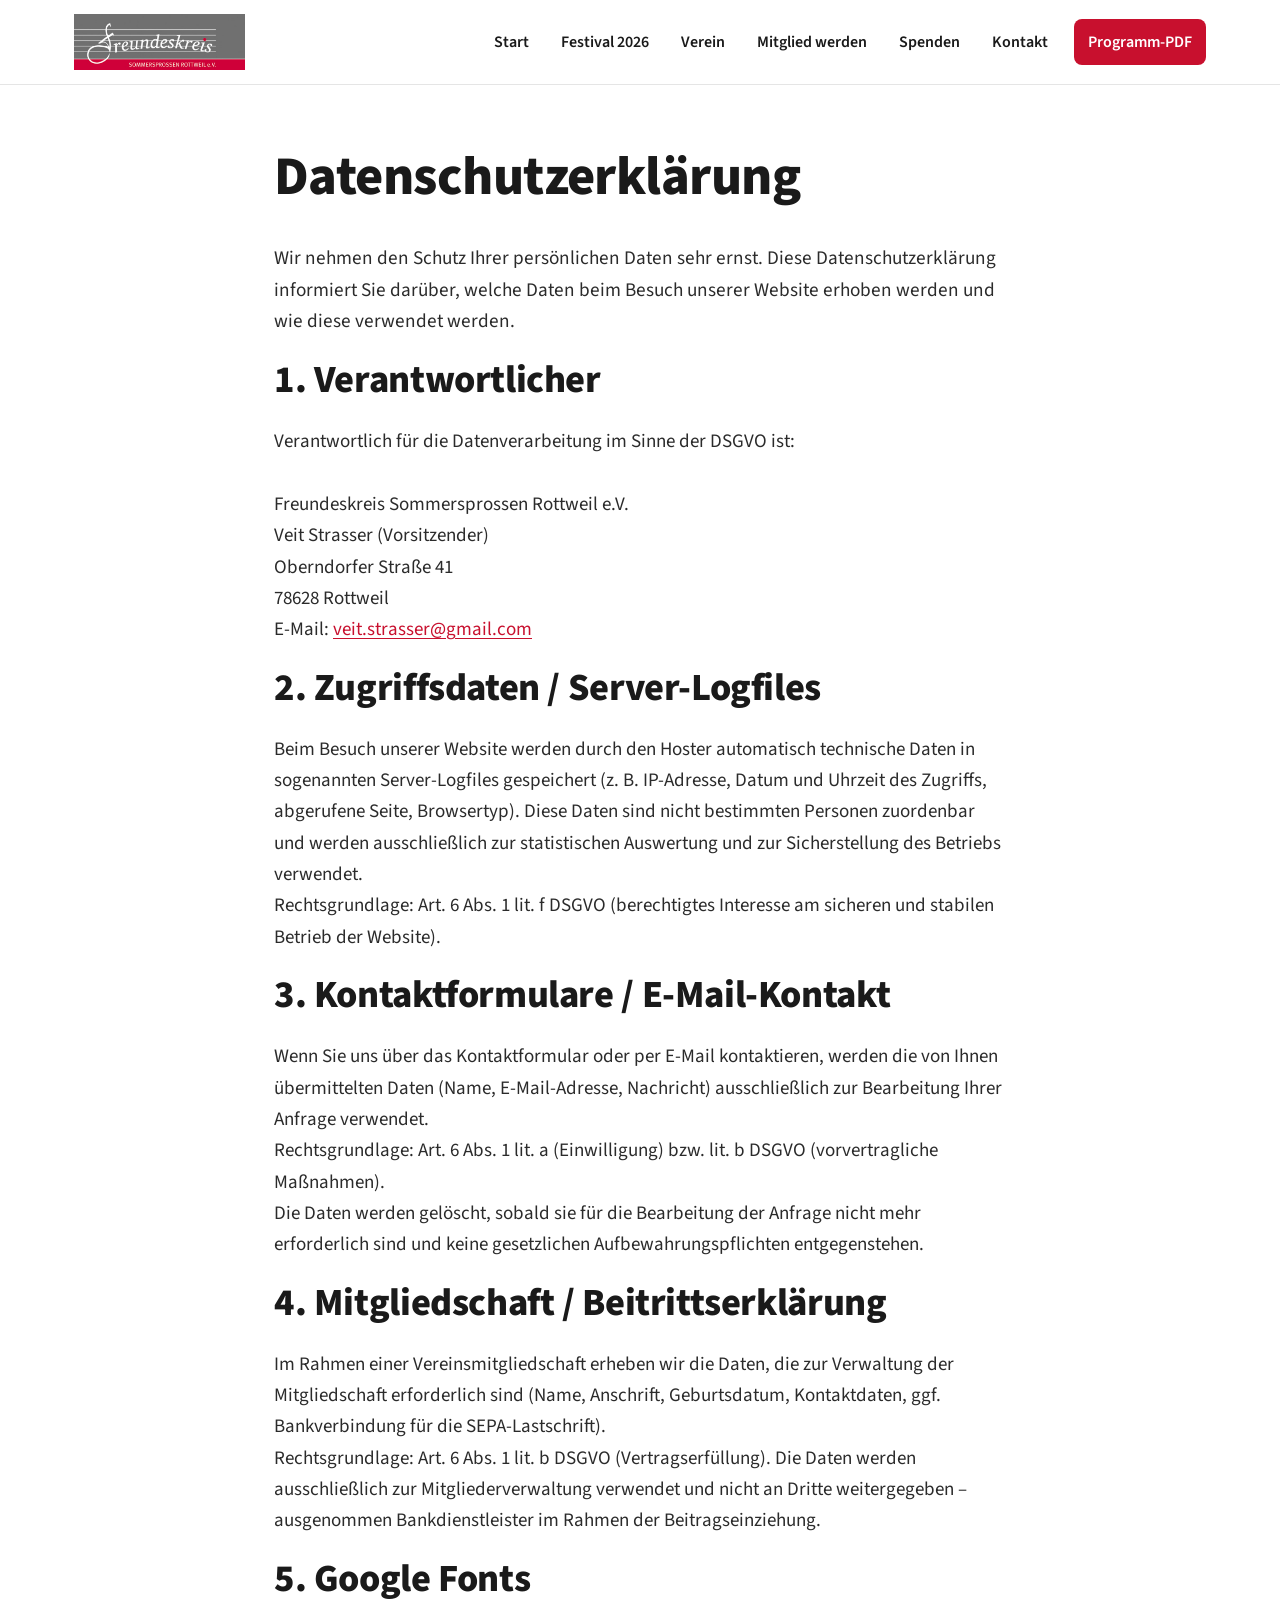
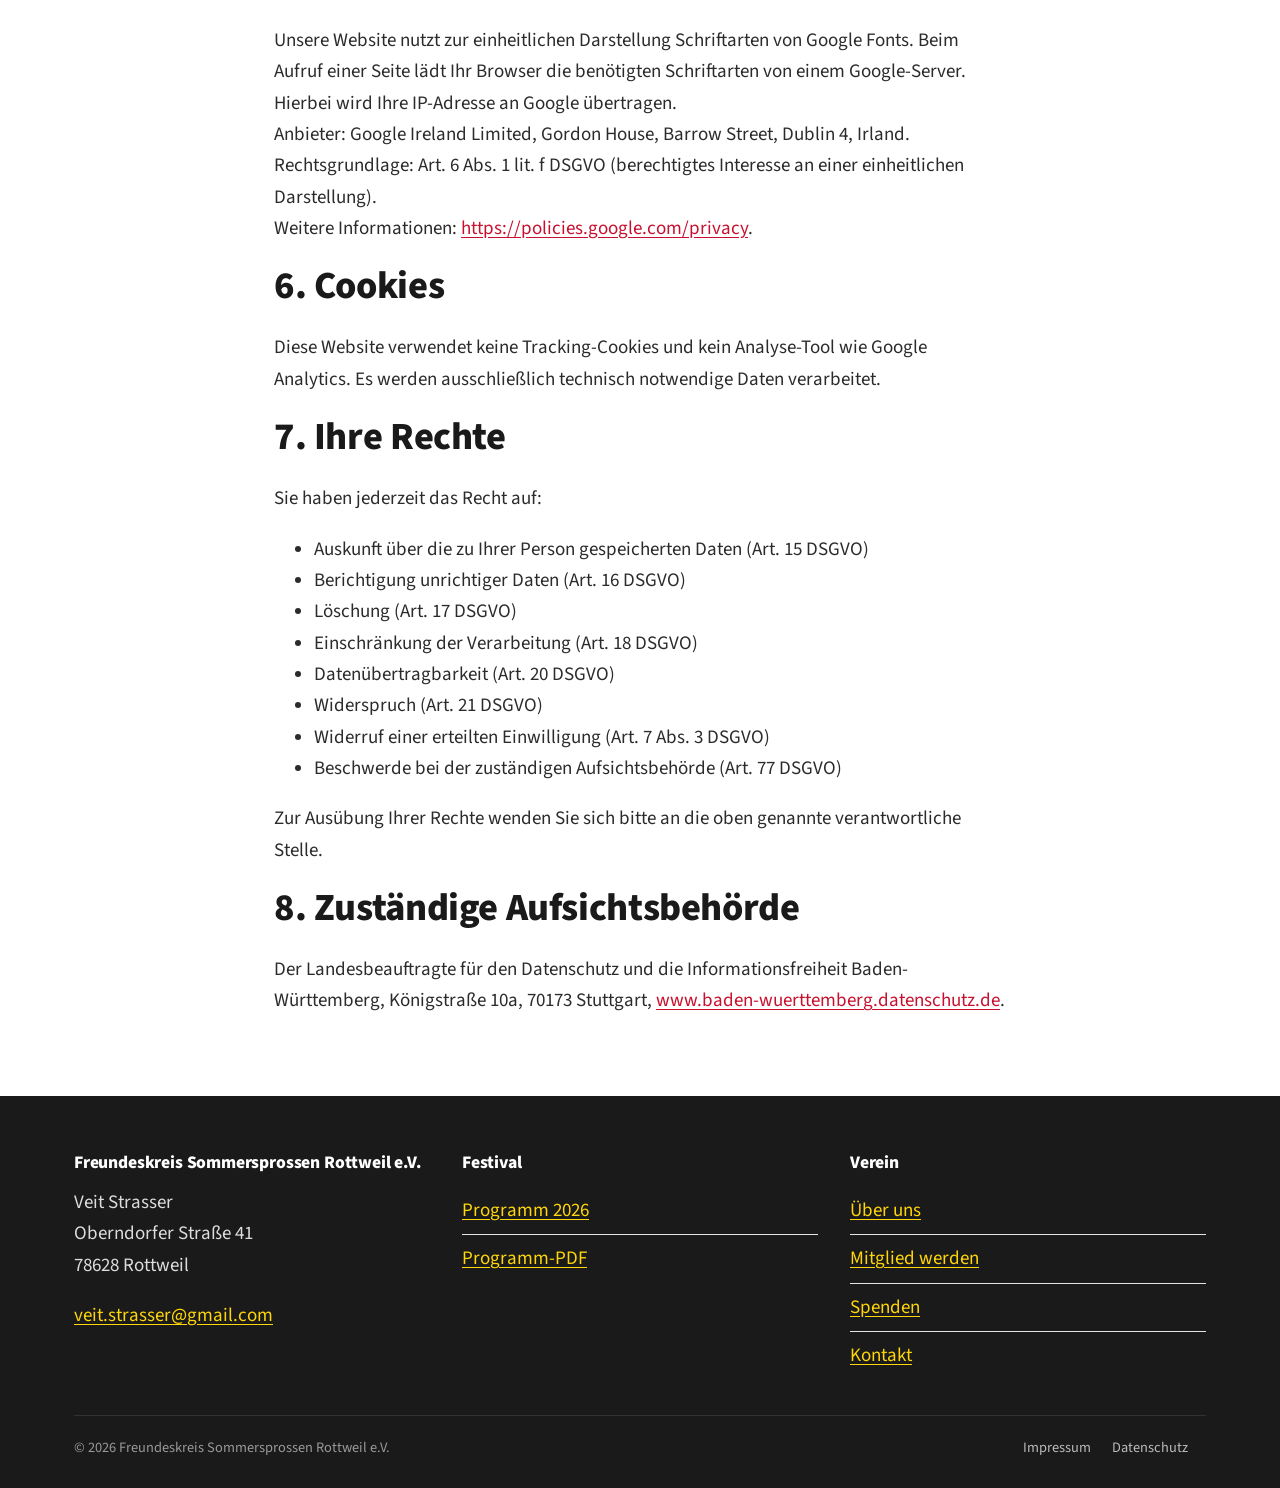
==== commit 42b2457c: "Add files via upload" ====
--- a/datenschutz.html
+++ b/datenschutz.html
@@ -1,624 +1,174 @@
-<!DOCTYPE html>
+<!doctype html>
 <html lang="de">
 <head>
-<meta charset="UTF-8" />
-<meta name="viewport" content="width=device-width, initial-scale=1.0" />
-<title>Datenschutzerklärung · KOPP Feinmechanik GmbH</title>
-<meta name="description" content="Datenschutzhinweise der KOPP Feinmechanik GmbH zur Verarbeitung personenbezogener Daten." />
-<meta name="robots" content="index,follow" />
-<link rel="canonical" href="https://www.kopp-feinmechanik.de/datenschutz.html" />
-<link rel="preconnect" href="https://fonts.googleapis.com" />
-<link rel="preconnect" href="https://fonts.gstatic.com" crossorigin />
-<link href="https://fonts.googleapis.com/css2?family=Sora:wght@400;500;600;700;800&family=Inter:wght@400;500;600;700&display=swap" rel="stylesheet" />
-<style>
-/* =========================================================
-   KOPP Feinmechanik – Stylesheet
-   Farben & Stil an der bestehenden OnePage orientiert.
-   ========================================================= */
+<meta charset="utf-8">
+<meta name="viewport" content="width=device-width, initial-scale=1">
+<title>Datenschutz – Freundeskreis Sommersprossen Rottweil e.V.</title>
+<meta name="robots" content="noindex">
+<link rel="icon" href="favicon.svg" type="image/svg+xml">
+<link rel="preconnect" href="https://fonts.googleapis.com">
+<link rel="preconnect" href="https://fonts.gstatic.com" crossorigin>
+<link href="https://fonts.googleapis.com/css2?family=Source+Sans+3:wght@400;600;700;800&display=swap" rel="stylesheet">
+<link rel="stylesheet" href="styles.css">
+</head>
+<body>
+<a href="#main" class="skip">Zum Inhalt springen</a>
 
-:root{
-  --blue:#1f86cc;          /* Primär-Blau (Buttons, Akzente) */
-  --blue-600:#1a73b0;
-  --blue-700:#155d92;
-  --blue-050:#eaf4fb;
-  --navy:#0c1b2e;          /* Dunkles Navy (Sektionen, FAQ-Toggle) */
-  --navy-700:#13263c;
-  --ink:#16222e;           /* Fließtext / Headlines */
-  --muted:#5c6b7a;         /* Sekundärtext */
-  --line:#e3eaf0;
-  --mist:#f3f7fa;          /* helle Sektion */
-  --white:#fff;
-
-  --radius:16px;
-  --radius-sm:10px;
-  --shadow:0 10px 30px rgba(15,40,70,.08);
-  --shadow-lg:0 24px 60px rgba(15,40,70,.14);
-  --maxw:1180px;
-  --ease:cubic-bezier(.22,.61,.36,1);
-}
-
-*,*::before,*::after{box-sizing:border-box}
-html{scroll-behavior:smooth;-webkit-text-size-adjust:100%}
-body{
-  margin:0;
-  font-family:"Inter",system-ui,-apple-system,Segoe UI,Roboto,sans-serif;
-  color:var(--ink);
-  background:var(--white);
-  line-height:1.65;
-  font-size:17px;
-  overflow-x:hidden;
-}
-img{max-width:100%;display:block}
-a{color:inherit;text-decoration:none}
-h1,h2,h3,h4{font-family:"Sora",system-ui,sans-serif;line-height:1.15;margin:0;color:var(--ink);letter-spacing:-.01em}
-
-.container{width:100%;max-width:var(--maxw);margin:0 auto;padding:0 24px}
-.center{text-align:center}
-.nowrap{white-space:nowrap}
-
-/* ---------- Buttons ---------- */
-.btn{
-  display:inline-flex;align-items:center;justify-content:center;gap:.5em;
-  font-family:"Sora",sans-serif;font-weight:600;font-size:16px;
-  padding:14px 26px;border-radius:var(--radius-sm);border:1.5px solid transparent;
-  cursor:pointer;transition:transform .15s var(--ease),background .2s,box-shadow .2s,color .2s;
-  text-align:center;line-height:1.2;
-}
-.btn--primary{background:var(--blue);color:#fff;box-shadow:0 8px 20px rgba(31,134,204,.28)}
-.btn--primary:hover{background:var(--blue-600);transform:translateY(-2px);box-shadow:0 12px 26px rgba(31,134,204,.36)}
-.btn--light{background:#fff;color:var(--ink);border-color:#fff}
-.btn--light:hover{background:transparent;color:#fff;border-color:rgba(255,255,255,.7);transform:translateY(-2px)}
-.btn--lg{padding:16px 34px;font-size:17px}
-.btn--block{width:100%}
-
-/* ---------- Header / Nav ---------- */
-.site-header{
-  position:sticky;top:0;z-index:60;
-  background:rgba(255,255,255,.92);backdrop-filter:saturate(180%) blur(10px);
-  border-bottom:1px solid transparent;transition:box-shadow .25s,border-color .25s;
-}
-.site-header.is-stuck{box-shadow:0 6px 24px rgba(15,40,70,.07);border-color:var(--line)}
-.nav{display:flex;align-items:center;justify-content:space-between;gap:24px;min-height:74px}
-.nav__links{display:flex;align-items:center;gap:30px}
-.nav__links a{font-family:"Sora",sans-serif;font-weight:500;color:var(--ink);font-size:15.5px;transition:color .2s}
-.nav__links a:hover{color:var(--blue)}
-.nav__cta{color:#fff !important}
-.nav__toggle{display:none;flex-direction:column;gap:5px;background:none;border:0;padding:10px;cursor:pointer}
-.nav__toggle span{width:24px;height:2.5px;background:var(--ink);border-radius:2px;transition:.25s var(--ease)}
-.nav__toggle[aria-expanded="true"] span:nth-child(1){transform:translateY(7.5px) rotate(45deg)}
-.nav__toggle[aria-expanded="true"] span:nth-child(2){opacity:0}
-.nav__toggle[aria-expanded="true"] span:nth-child(3){transform:translateY(-7.5px) rotate(-45deg)}
-
-/* ---------- Brand / Logo (nachgebaut) ---------- */
-.brand{display:inline-flex;flex-direction:column;align-items:flex-start;line-height:1;color:var(--blue)}
-.brand__img{height:54px;width:auto}
-.brand__word{display:flex;align-items:center;font-family:"Sora",sans-serif;font-weight:800;font-size:30px;letter-spacing:.02em;color:var(--blue)}
-.brand__ring{width:.92em;height:.92em;margin:0 .01em;color:var(--blue)}
-.brand__sub{font-family:"Sora",sans-serif;font-weight:600;font-size:11px;letter-spacing:.42em;color:var(--blue);margin-top:3px;padding-left:2px}
-.brand--light,.brand--light .brand__word,.brand--light .brand__sub,.brand--light .brand__ring{color:#fff}
-
-/* ---------- Headlines: Akzent-Unterstrich (wie Original) ---------- */
-.h-accent{
-  font-size:clamp(28px,4.4vw,46px);font-weight:700;
-  text-decoration:underline;text-decoration-color:var(--blue);
-  text-decoration-thickness:4px;text-underline-offset:10px;
-  margin-bottom:18px;
-}
-.h-accent--light{color:#fff;text-decoration-color:var(--blue)}
-.h-accent.center{margin-left:auto;margin-right:auto}
-
-/* ---------- Marker-Highlight (wie Original) ---------- */
-.mark{
-  display:inline;background:var(--blue);color:#fff;
-  padding:.06em .3em;border-radius:5px;
-  box-decoration-break:clone;-webkit-box-decoration-break:clone;
-  font-weight:700;line-height:1.5;
-}
-.mark--lg{font-size:1.05em}
-
-/* ---------- Sektionen ---------- */
-.section{padding:84px 0}
-.section--mist{background:var(--mist)}
-.section--navy{background:var(--navy);color:#e8eef4}
-.section--navy p{color:#b9c6d3}
-.section__head{max-width:720px;margin:0 auto 52px}
-.lead{font-size:19px;color:var(--muted)}
-.lead.center{margin-left:auto;margin-right:auto}
-.section__cta{margin-top:48px}
-
-/* ---------- HERO ---------- */
-.hero{position:relative;color:#fff;overflow:hidden;isolation:isolate}
-.hero__bg{
-  position:absolute;inset:0;z-index:-2;
-  background:
-    radial-gradient(100% 80% at 78% 8%, rgba(31,134,204,.20), transparent 55%),
-    linear-gradient(135deg,#0c1c30 0%, #143a5e 55%, #155d92 100%);
-  background-color:#0e2640;
-}
-/* FOTO OPTIONAL: hier ein Gebäudefoto via background-image ergänzen. */
-.hero__inner{padding:64px 24px 72px}
-.hero__grid{display:grid;grid-template-columns:1.1fr .9fr;gap:40px;align-items:end}
-.hero__title{font-size:clamp(34px,5.6vw,62px);font-weight:800;letter-spacing:-.02em;color:#fff}
-.hero__title{position:relative;display:inline-block}
-.hero__title::after{content:"";display:block;width:170px;height:5px;background:var(--blue);border-radius:3px;margin-top:22px}
-.hero__lead{font-size:19px;color:#cdd8e3;margin:0 0 28px}
-.hero__actions{display:flex;flex-wrap:wrap;gap:14px}
-
-.stats{display:grid;grid-template-columns:repeat(4,1fr);gap:18px;margin-top:62px}
-.stat{
-  background:rgba(255,255,255,.07);border:1px solid rgba(255,255,255,.14);
-  border-radius:var(--radius);padding:24px 22px;backdrop-filter:blur(6px);
-  transition:transform .25s var(--ease),background .25s;
-}
-.stat:hover{transform:translateY(-4px);background:rgba(255,255,255,.11)}
-.stat__icon{
-  width:38px;height:38px;border-radius:9px;background:var(--blue);color:#fff;
-  display:grid;place-items:center;font-size:13px;margin-bottom:16px;
-}
-.stat__num{font-family:"Sora",sans-serif;font-weight:700;font-size:23px;color:#fff;line-height:1.2}
-.stat__label{font-size:14px;color:#aebccb;margin-top:8px}
-
-/* ---------- Split (Über uns) ---------- */
-.split{display:grid;grid-template-columns:1fr 1fr;gap:48px;align-items:center}
-.split__text p{color:var(--muted);margin:0 0 16px}
-.split__text p:first-of-type{font-size:19px;color:var(--ink)}
-
-/* ---------- Media / Platzhalter ---------- */
-.media{position:relative;border-radius:var(--radius);overflow:hidden;background:var(--mist);box-shadow:var(--shadow)}
-.media img{width:100%;height:100%;object-fit:cover}
-.media__hint{display:none}
-.media--portrait{aspect-ratio:4/3}
-.media--tall{aspect-ratio:3/4}
-/* Platzhalter-Optik, wenn kein Bild vorhanden */
-.media--ph{background:var(--mist);border:1px solid var(--line);box-shadow:none;min-height:220px}
-.media--ph::before{
-  content:"";position:absolute;left:50%;top:calc(50% - 10px);transform:translate(-50%,-50%);
-  width:44px;height:36px;border:2px solid #c2d1de;border-radius:8px;
-}
-.media--ph .media__hint{
-  display:block;position:absolute;left:0;right:0;bottom:16px;text-align:center;
-  color:#93a3b1;font-size:12.5px;letter-spacing:.03em;font-family:"Sora",sans-serif;
-}
-.media--vintage.media--ph{background:var(--mist)}
-
-/* ---------- Features (3 Spalten) ---------- */
-.features{display:grid;grid-template-columns:repeat(3,1fr);gap:26px;margin-top:64px}
-.feature,.point{background:#fff}
-.feature__icon{
-  width:52px;height:52px;border-radius:12px;background:var(--blue);color:#fff;
-  display:grid;place-items:center;margin-bottom:18px;
-}
-.feature__icon svg,.contact__ico svg{width:26px;height:26px;fill:none;stroke:currentColor;stroke-width:1.8;stroke-linecap:round;stroke-linejoin:round}
-.feature h3,.point h3{font-size:21px;margin-bottom:10px}
-.feature p,.point p{color:var(--muted);margin:0}
-
-/* ---------- Heritage ---------- */
-.heritage{display:grid;grid-template-columns:1fr 1fr 1fr;gap:42px;align-items:start}
-.heritage__story p{color:var(--muted);margin:14px 0}
-.heritage__story h2{margin-bottom:22px}
-.heritage__media .media{aspect-ratio:4/5;align-self:start}
-.heritage__points{display:flex;flex-direction:column;gap:34px}
-.point .feature__icon{width:46px;height:46px;border-radius:11px;margin-bottom:14px}
-.quote{margin:30px 0 0;padding:24px;background:#fff;border:1px solid var(--line);border-radius:var(--radius);box-shadow:var(--shadow)}
-.section--mist .quote{background:#fff}
-.quote__avatar{
-  display:inline-grid;place-items:center;width:52px;height:52px;border-radius:50%;
-  background:var(--navy);color:#fff;font-family:"Sora",sans-serif;font-weight:700;font-size:18px;margin-bottom:14px;
-}
-.quote blockquote{margin:0;font-family:"Sora",sans-serif;font-weight:600;font-size:20px;line-height:1.4;color:var(--ink)}
-.quote figcaption{margin-top:12px;color:var(--muted);font-size:15px}
-
-/* ---------- Leistungs-Karten ---------- */
-.cards{display:grid;grid-template-columns:repeat(3,1fr);gap:26px}
-.card-svc{
-  display:flex;flex-direction:column;gap:12px;
-  background:#fff;border:1px solid var(--line);border-radius:var(--radius);
-  padding:30px 28px;box-shadow:var(--shadow);
-  transition:transform .25s var(--ease),box-shadow .25s,border-color .25s;
-}
-.card-svc:hover{transform:translateY(-5px);box-shadow:var(--shadow-lg);border-color:#cfe0ee}
-.card-svc__icon{
-  width:52px;height:52px;border-radius:12px;background:var(--blue-050);color:var(--blue);
-  display:grid;place-items:center;margin-bottom:6px;
-}
-.card-svc__icon svg{width:26px;height:26px;fill:none;stroke:currentColor;stroke-width:1.8;stroke-linecap:round;stroke-linejoin:round}
-.card-svc h3{color:var(--ink);font-size:22px}
-.card-svc p{color:var(--muted);margin:0;font-size:15.5px}
-
-/* ---------- Leistungs-Detail (alternierend) ---------- */
-.svc-detail{display:grid;grid-template-columns:1fr 1fr;gap:48px;align-items:center;margin-top:70px;scroll-margin-top:100px}
-.svc-detail--reverse .svc-detail__media{order:-1}
-.svc-detail__text p{color:var(--muted);margin:0 0 14px}
-.svc-detail__text h3{font-size:clamp(24px,3vw,32px);margin-bottom:22px}
-.svc-detail__media .media{aspect-ratio:4/3}
-
-/* ---------- Qualität ---------- */
-.quality{display:grid;grid-template-columns:1fr 1fr;gap:48px;align-items:center}
-.quality__media{display:grid;grid-template-columns:1fr 1fr;gap:18px}
-.quality__media .media{aspect-ratio:3/4}
-.checks{list-style:none;padding:0;margin:26px 0 0;display:flex;flex-direction:column;gap:16px}
-.checks li{display:flex;align-items:center;gap:14px;font-family:"Sora",sans-serif;font-weight:500;font-size:18px}
-.checks__box{
-  flex:0 0 auto;width:30px;height:30px;border-radius:8px;background:var(--blue);color:#fff;
-  display:grid;place-items:center;font-size:16px;font-weight:700;
-}
-
-/* ---------- FAQ ---------- */
-.faq{display:grid;grid-template-columns:.85fr 1.15fr;gap:48px;align-items:start}
-.faq__aside h2{margin-bottom:34px}
-.faq__cta{margin-top:40px}
-.faq__cta p{font-family:"Sora",sans-serif;font-weight:600;color:var(--ink);margin:0 0 16px;font-size:18px}
-.faq__list{display:flex;flex-direction:column;gap:14px}
-.acc{background:var(--blue);border-radius:12px;overflow:hidden;color:#fff;transition:background .2s}
-.acc summary{
-  list-style:none;cursor:pointer;display:flex;align-items:center;justify-content:space-between;gap:16px;
-  padding:20px 22px;font-family:"Sora",sans-serif;font-weight:600;font-size:17.5px;
-}
-.acc summary::-webkit-details-marker{display:none}
-.acc__ico{
-  flex:0 0 auto;width:38px;height:38px;border-radius:9px;background:var(--navy);color:#fff;
-  display:grid;place-items:center;font-size:24px;font-weight:400;transition:transform .25s var(--ease);
-}
-.acc[open] .acc__ico{transform:rotate(45deg)}
-.acc__body{padding:0 22px 22px}
-.acc__body p{margin:0;color:#eaf2fb;font-family:"Inter",sans-serif;font-weight:400;font-size:16px;line-height:1.6}
-
-/* ---------- Kontakt ---------- */
-.contact{display:grid;grid-template-columns:1fr 1.05fr;gap:54px;align-items:start}
-.contact__intro p{color:#b9c6d3;font-size:18px}
-.contact__info{list-style:none;padding:0;margin:30px 0 0;display:flex;flex-direction:column;gap:20px}
-.contact__info li{display:flex;align-items:flex-start;gap:16px;color:#e8eef4;line-height:1.5}
-.contact__info a{color:#e8eef4}
-.contact__info a:hover{color:#fff;text-decoration:underline}
-.contact__ico{flex:0 0 auto;width:42px;height:42px;border-radius:10px;background:rgba(255,255,255,.1);color:#7fc0ef;display:grid;place-items:center}
-
-.contact__form{background:#fff;border-radius:var(--radius);padding:30px;box-shadow:var(--shadow-lg)}
-.hp{position:absolute;left:-9999px;opacity:0}
-.field{margin-bottom:16px}
-.field-row{display:grid;grid-template-columns:1fr 1fr;gap:16px}
-.field label{display:block;font-family:"Sora",sans-serif;font-weight:500;font-size:14px;color:var(--ink);margin-bottom:7px}
-.field input,.field textarea{
-  width:100%;padding:13px 15px;border:1.5px solid var(--line);border-radius:var(--radius-sm);
-  font-family:"Inter",sans-serif;font-size:16px;color:var(--ink);background:#fcfdfe;transition:border-color .2s,box-shadow .2s;
-}
-.field input:focus,.field textarea:focus{outline:none;border-color:var(--blue);box-shadow:0 0 0 3px rgba(31,134,204,.15)}
-.field textarea{resize:vertical}
-.consent{display:flex;gap:12px;align-items:flex-start;margin:8px 0 20px;font-size:14px;color:var(--muted);line-height:1.5}
-.consent input{margin-top:3px;width:18px;height:18px;flex:0 0 auto;accent-color:var(--blue)}
-.consent a{color:var(--blue);text-decoration:underline}
-.form-note{text-align:center;font-size:14px;color:var(--muted);margin:16px 0 0}
-.form-note a{color:var(--blue)}
-.contact__form-success{text-align:center;padding:30px 10px}
-.contact__form-success-icon{width:64px;height:64px;border-radius:50%;background:var(--blue);color:#fff;display:grid;place-items:center;font-size:32px;margin:0 auto 18px}
-.contact__form-success h3{font-size:24px;margin-bottom:8px}
-.contact__form-success p{color:var(--muted)}
-
-/* ---------- Footer ---------- */
-.site-footer{background:#08131f;color:#9fb0bf;padding:64px 0 0}
-.footer__grid{display:grid;grid-template-columns:1.6fr 1fr 1fr 1fr;gap:36px;padding-bottom:46px}
-.footer__brand p{margin:18px 0 0;max-width:280px;font-size:15px}
-.footer__col h4{font-size:14px;letter-spacing:.08em;text-transform:uppercase;color:#fff;margin-bottom:16px}
-.footer__col a,.footer__col p{display:block;color:#9fb0bf;margin:0 0 9px;font-size:15px;transition:color .2s}
-.footer__col a:hover{color:#fff}
-.footer__bottom{border-top:1px solid rgba(255,255,255,.08);padding-top:22px;padding-bottom:28px}
-.footer__bottom p{margin:0;font-size:14px;color:#7a8a99}
-
-/* ---------- Rechtliche Seiten ---------- */
-.legal{padding:64px 0 80px}
-.legal__head{max-width:820px;margin:0 auto 40px}
-.legal__head h1{font-size:clamp(32px,5vw,48px);text-decoration:underline;text-decoration-color:var(--blue);text-decoration-thickness:4px;text-underline-offset:10px}
-.legal__body{max-width:820px;margin:0 auto}
-.legal__body h2{font-size:23px;margin:38px 0 12px;color:var(--ink)}
-.legal__body h3{font-size:18px;margin:26px 0 8px;color:var(--blue-700)}
-.legal__body p{color:#3f4d5a;margin:0 0 14px}
-.legal__body ul{color:#3f4d5a;margin:0 0 14px;padding-left:22px}
-.legal__body li{margin-bottom:6px}
-.legal__body a{color:var(--blue);text-decoration:underline;word-break:break-word}
-.legal__back{display:inline-flex;align-items:center;gap:8px;margin-bottom:8px;color:var(--blue);font-family:"Sora",sans-serif;font-weight:600}
-.legal address{font-style:normal}
-
-/* ---------- Sticky CTA (mobil) ---------- */
-.sticky-cta{
-  position:fixed;left:50%;bottom:18px;transform:translateX(-50%) translateY(140%);
-  z-index:55;background:var(--blue);color:#fff;font-family:"Sora",sans-serif;font-weight:600;
-  padding:14px 30px;border-radius:50px;box-shadow:0 12px 30px rgba(31,134,204,.45);
-  transition:transform .3s var(--ease);
-}
-.sticky-cta.show{transform:translateX(-50%) translateY(0)}
-
-/* ---------- Reveal-Animation ---------- */
-[data-reveal]{opacity:0;transform:translateY(26px);transition:opacity .6s var(--ease),transform .6s var(--ease)}
-[data-reveal].in{opacity:1;transform:none}
-
-/* =========================================================
-   RESPONSIVE
-   ========================================================= */
-@media (max-width:980px){
-  .hero__grid{grid-template-columns:1fr;gap:22px;align-items:start}
-  .stats{grid-template-columns:1fr 1fr}
-  .split,.quality,.contact,.faq{grid-template-columns:1fr;gap:34px}
-  .heritage{grid-template-columns:1fr;gap:34px}
-  .heritage__media .media{aspect-ratio:16/10}
-  .features,.cards{grid-template-columns:1fr 1fr}
-  .footer__grid{grid-template-columns:1fr 1fr}
-}
-
-@media (max-width:760px){
-  body{font-size:16px}
-  .section{padding:60px 0}
-  .nav__toggle{display:flex}
-  .nav__links{
-    position:fixed;inset:74px 0 auto 0;flex-direction:column;align-items:stretch;gap:0;
-    background:#fff;border-bottom:1px solid var(--line);padding:8px 24px 22px;
-    transform:translateY(-120%);transition:transform .3s var(--ease);box-shadow:var(--shadow);
-  }
-  .nav__links.open{transform:translateY(0)}
-  .nav__links a{padding:14px 4px;border-bottom:1px solid var(--line);font-size:17px}
-  .nav__cta{margin-top:12px;border-bottom:0 !important}
-  .nav__links .btn{padding:14px 26px}
-  .hero__inner{padding:48px 24px 56px}
-  .hero__title::after{margin-top:18px}
-  .features,.cards,.stats,.field-row,.quality__media{grid-template-columns:1fr}
-  .svc-detail,.svc-detail--reverse{grid-template-columns:1fr;gap:26px}
-  .svc-detail--reverse .svc-detail__media{order:0}
-  .footer__grid{grid-template-columns:1fr}
-  .faq__aside h2{margin-bottom:22px}
-  .acc summary{font-size:16px;padding:17px 18px}
-  .contact__form{padding:22px}
-  .sticky-cta{padding:13px 26px;font-size:15px}
-}
-
-@media (min-width:761px){.sticky-cta{display:none}}
-
-@media (prefers-reduced-motion:reduce){
-  *{scroll-behavior:auto !important}
-  [data-reveal]{opacity:1;transform:none;transition:none}
-  .btn,.stat,.card-svc{transition:none}
-}
-
-  </style>
-<link rel="icon" type="image/svg+xml" href="[data-uri]" />
-</head>
-<body id="top">
-
-<header class="site-header is-stuck">
-  <div class="container nav">
-    <a class="brand" href="index.html" aria-label="KOPP Feinmechanik – Startseite">
-      <span class="brand__word">K<svg class="brand__ring" viewBox="0 0 32 32" aria-hidden="true"><circle cx="16" cy="16" r="14" fill="none" stroke="currentColor" stroke-width="3.2"/><circle cx="16" cy="16" r="7.5" fill="none" stroke="currentColor" stroke-width="3.2"/><circle cx="16" cy="16" r="2.2" fill="currentColor"/></svg>PP</span>
-      <span class="brand__sub">FEINMECHANIK</span>
-    </a>
-    <nav class="nav__links" id="navLinks" aria-label="Hauptnavigation">
-      <a href="index.html#leistungen">Unsere Leistungen</a>
-      <a href="index.html#ueber-uns">Über uns</a>
-      <a href="index.html#kontakt" class="btn btn--primary nav__cta">Anfrage stellen</a>
-    </nav>
-    <button class="nav__toggle" id="navToggle" aria-label="Menü öffnen" aria-expanded="false">
-      <span></span><span></span><span></span>
-    </button>
+<header class="site-header">
+  <div class="nav">
+    <a class="brand" href="index.html"><img class="brand-logo" src="verein-logo.png" alt="Freundeskreis Sommersprossen Rottweil e.V."></a>
+    <button class="nav-toggle" aria-expanded="false" aria-controls="navmenu">Menü</button>
+    <ul class="nav-menu" id="navmenu">
+      <li><a href="index.html">Start</a></li>
+      <li><a href="festival.html">Festival 2026</a></li>
+      <li><a href="verein.html">Verein</a></li>
+      <li><a href="mitglied-werden.html">Mitglied werden</a></li>
+      <li><a href="spenden.html">Spenden</a></li>
+      <li><a href="kontakt.html">Kontakt</a></li>
+      <li><a class="nav-cta" href="programm-2026.pdf" target="_blank" rel="noopener">Programm-PDF</a></li>
+    </ul>
   </div>
 </header>
 
-<main class="legal container">
-  <div class="legal__head">
-    <a href="index.html" class="legal__back">← Zurück zur Startseite</a>
-    <h1>Datenschutz</h1>
-    <p style="color:#5c6b7a">Datenschutzhinweise der KOPP Feinmechanik GmbH</p>
-  </div>
+<main id="main">
 
-  <div class="legal__body">
-    <h2>1. Allgemeine Hinweise</h2>
-    <p>In diesen Datenschutzhinweisen informieren wir, die KOPP Feinmechanik GmbH, (im Folgenden „wir“) Sie über die Verarbeitung personenbezogener Daten bei der Nutzung unserer Website www.kopp-feinmechanik.de (im Folgenden kurz: „Website“).</p>
-    <p>Wir freuen uns sehr über Ihr Interesse an unserem Unternehmen. Datenschutz hat einen hohen Stellenwert für die Geschäftsleitung der KOPP Feinmechanik GmbH. Eine Nutzung der Internetseiten der KOPP Feinmechanik GmbH ist grundsätzlich ohne jede Angabe personenbezogener Daten möglich. Sofern eine betroffene Person besondere Services unseres Unternehmens über unsere Internetseite in Anspruch nehmen möchte, könnte jedoch eine Verarbeitung personenbezogener Daten erforderlich werden. Ist die Verarbeitung personenbezogener Daten erforderlich und besteht für eine solche Verarbeitung keine gesetzliche Grundlage, holen wir generell eine Einwilligung der betroffenen Person ein.</p>
-    <p>Die Verarbeitung personenbezogener Daten, beispielsweise des Namens, der Anschrift, E-Mail-Adresse oder Telefonnummer einer betroffenen Person, erfolgt stets im Einklang mit der Datenschutz-Grundverordnung und in Übereinstimmung mit den für die KOPP Feinmechanik GmbH geltenden landesspezifischen Datenschutzbestimmungen. Mittels dieser Datenschutzerklärung möchte unser Unternehmen die Öffentlichkeit über Art, Umfang und Zweck der von uns erhobenen, genutzten und verarbeiteten personenbezogenen Daten informieren. Ferner werden betroffene Personen mittels dieser Datenschutzerklärung über die ihnen zustehenden Rechte aufgeklärt.</p>
-    <p>Wir weisen darauf hin, dass die Datenübertragung im Internet (z.B. bei der Kommunikation per E-Mail) Sicherheitslücken aufweisen kann. Ein lückenloser Schutz der Daten vor dem Zugriff durch Dritte ist nicht möglich. Aus diesem Grund steht es jeder betroffenen Person frei, personenbezogene Daten auch auf alternativen Wegen, beispielsweise telefonisch, an uns zu übermitteln.</p>
+  <section style="padding:60px 0;">
+    <div class="container" style="max-width:780px;">
 
-    <h2>2. Verantwortlicher im Sinne der EU-Datenschutz-Grundverordnung (DS-GVO)</h2>
-    <p>
-      KOPP Feinmechanik GmbH<br>
-      Otto-Hahn-Straße 18<br>
-      78713 Schramberg-Sulgen<br>
-      Deutschland<br><br>
-      Telefon: +49 (0) 7422/992620<br>
-      E-Mail: <a href="mailto:kontakt@kopp-feinmechanik.de">kontakt@kopp-feinmechanik.de</a>
-    </p>
-    <p>Verantwortliche Stelle ist die natürliche oder juristische Person, die allein oder gemeinsam mit anderen über die Zwecke und Mittel der Verarbeitung von personenbezogenen Daten (z.B. Namen, E-Mail-Adressen o. Ä.) entscheidet.</p>
+      <h1>Datenschutzerklärung</h1>
 
-    <h2>3. Allgemeine Hinweise und Pflichtinformationen</h2>
-    <h3>Zugriffsdaten</h3>
-    <p>Der Websitebetreiber bzw. Seitenprovider erhebt Daten über Zugriffe auf die Seite und speichert diese als „Server-Logfiles“ ab. Folgende Daten werden so protokolliert:</p>
-    <ul>
-      <li>IP-Adresse</li>
-      <li>Uhrzeit zum Zeitpunkt des Zugriffes</li>
-      <li>Menge der gesendeten Daten in Byte</li>
-      <li>Quelle/Verweis, von welchem Sie auf die Seite gelangten</li>
-      <li>Verwendeter Browser</li>
-      <li>ggf. werden Fehler in der Programmierung der Seite angezeigt</li>
-    </ul>
-    <p>Die erhobenen Daten dienen lediglich statistischen Auswertungen und zur Verbesserung der Website. Der Websitebetreiber behält sich allerdings vor, die Server-Logfiles nachträglich zu überprüfen, sollten konkrete Anhaltspunkte auf eine rechtswidrige Nutzung hinweisen.</p>
+      <p class="lead-text">
+        Wir nehmen den Schutz Ihrer persönlichen Daten sehr ernst. Diese Datenschutzerklärung
+        informiert Sie darüber, welche Daten beim Besuch unserer Website erhoben werden und
+        wie diese verwendet werden.
+      </p>
 
-    <h3>Widerruf Ihrer Einwilligung zur Datenverarbeitung</h3>
-    <p>Viele Datenverarbeitungsvorgänge sind nur mit Ihrer ausdrücklichen Einwilligung möglich. Sie können eine bereits erteilte Einwilligung jederzeit widerrufen. Dazu reicht eine formlose Mitteilung per E-Mail an uns. Die Rechtmäßigkeit der bis zum Widerruf erfolgten Datenverarbeitung bleibt vom Widerruf unberührt.</p>
+      <h2>1. Verantwortlicher</h2>
+      <p>
+        Verantwortlich für die Datenverarbeitung im Sinne der DSGVO ist:<br><br>
+        Freundeskreis Sommersprossen Rottweil e.V.<br>
+        Veit Strasser (Vorsitzender)<br>
+        Oberndorfer Straße 41<br>
+        78628 Rottweil<br>
+        E-Mail: <a href="mailto:veit.strasser@gmail.com">veit.strasser@gmail.com</a>
+      </p>
 
-    <h3>Beschwerderecht bei der zuständigen Aufsichtsbehörde</h3>
-    <p>Im Falle datenschutzrechtlicher Verstöße steht dem Betroffenen ein Beschwerderecht bei der zuständigen Aufsichtsbehörde zu. Zuständige Aufsichtsbehörde in datenschutzrechtlichen Fragen ist der Landesdatenschutzbeauftragte des Bundeslandes, in dem unser Unternehmen seinen Sitz hat. Eine Liste der Datenschutzbeauftragten sowie deren Kontaktdaten können folgendem Link entnommen werden: <a href="https://www.bfdi.bund.de/DE/Infothek/Anschriften_Links/anschriften_links-node.html" target="_blank" rel="noopener">https://www.bfdi.bund.de/DE/Infothek/Anschriften_Links/anschriften_links-node.html</a>.</p>
+      <h2>2. Zugriffsdaten / Server-Logfiles</h2>
+      <p>
+        Beim Besuch unserer Website werden durch den Hoster automatisch technische Daten
+        in sogenannten Server-Logfiles gespeichert (z. B. IP-Adresse, Datum und Uhrzeit
+        des Zugriffs, abgerufene Seite, Browsertyp). Diese Daten sind nicht bestimmten
+        Personen zuordenbar und werden ausschließlich zur statistischen Auswertung und
+        zur Sicherstellung des Betriebs verwendet.<br>
+        Rechtsgrundlage: Art. 6 Abs. 1 lit. f DSGVO (berechtigtes Interesse am sicheren
+        und stabilen Betrieb der Website).
+      </p>
 
-    <h3>Recht auf Datenübertragbarkeit</h3>
-    <p>Ihnen steht das Recht zu, Daten, die wir auf Grundlage Ihrer Einwilligung oder in Erfüllung eines Vertrags automatisiert verarbeiten, an sich oder an Dritte aushändigen zu lassen. Die Bereitstellung erfolgt in einem maschinenlesbaren Format. Sofern Sie die direkte Übertragung der Daten an einen anderen Verantwortlichen verlangen, erfolgt dies nur, soweit es technisch machbar ist.</p>
+      <h2>3. Kontaktformulare / E-Mail-Kontakt</h2>
+      <p>
+        Wenn Sie uns über das Kontaktformular oder per E-Mail kontaktieren, werden die von
+        Ihnen übermittelten Daten (Name, E-Mail-Adresse, Nachricht) ausschließlich zur
+        Bearbeitung Ihrer Anfrage verwendet.<br>
+        Rechtsgrundlage: Art. 6 Abs. 1 lit. a (Einwilligung) bzw. lit. b DSGVO
+        (vorvertragliche Maßnahmen).<br>
+        Die Daten werden gelöscht, sobald sie für die Bearbeitung der Anfrage nicht mehr
+        erforderlich sind und keine gesetzlichen Aufbewahrungspflichten entgegenstehen.
+      </p>
 
-    <h3>Recht auf Auskunft, Berichtigung, Sperrung, Löschung</h3>
-    <p>Sie haben jederzeit im Rahmen der geltenden gesetzlichen Bestimmungen das Recht auf unentgeltliche Auskunft über Ihre gespeicherten personenbezogenen Daten, Herkunft der Daten, deren Empfänger und den Zweck der Datenverarbeitung und ggf. ein Recht auf Berichtigung, Sperrung oder Löschung dieser Daten. Diesbezüglich und auch zu weiteren Fragen zum Thema personenbezogene Daten können Sie sich jederzeit über die im Impressum aufgeführten Kontaktmöglichkeiten an uns wenden.</p>
+      <h2>4. Mitgliedschaft / Beitrittserklärung</h2>
+      <p>
+        Im Rahmen einer Vereinsmitgliedschaft erheben wir die Daten, die zur Verwaltung der
+        Mitgliedschaft erforderlich sind (Name, Anschrift, Geburtsdatum, Kontaktdaten,
+        ggf. Bankverbindung für die SEPA-Lastschrift).<br>
+        Rechtsgrundlage: Art. 6 Abs. 1 lit. b DSGVO (Vertragserfüllung). Die Daten werden
+        ausschließlich zur Mitgliederverwaltung verwendet und nicht an Dritte weitergegeben –
+        ausgenommen Bankdienstleister im Rahmen der Beitragseinziehung.
+      </p>
 
-    <h3>Dauer der Verarbeitung</h3>
-    <p>Wir löschen die Daten, nachdem die Speicherung zu dem jeweils genannten Verarbeitungszweck nicht mehr erforderlich ist, automatisch nach sieben Tagen. Sollten einer Löschung gesetzliche Aufbewahrungspflichten entgegenstehen oder sollten wir die Daten zur Verfolgung oder zur Abwehr von Rechtsansprüchen oder zur Erfüllung gesetzlicher Pflichten benötigen, schränken wir die Nutzung entsprechend ein.</p>
+      <h2>5. Google Fonts</h2>
+      <p>
+        Unsere Website nutzt zur einheitlichen Darstellung Schriftarten von Google Fonts.
+        Beim Aufruf einer Seite lädt Ihr Browser die benötigten Schriftarten von einem
+        Google-Server. Hierbei wird Ihre IP-Adresse an Google übertragen.<br>
+        Anbieter: Google Ireland Limited, Gordon House, Barrow Street, Dublin 4, Irland.<br>
+        Rechtsgrundlage: Art. 6 Abs. 1 lit. f DSGVO (berechtigtes Interesse an einer
+        einheitlichen Darstellung).<br>
+        Weitere Informationen: <a href="https://policies.google.com/privacy" target="_blank" rel="noopener">https://policies.google.com/privacy</a>.
+      </p>
 
-    <h3>Cookies</h3>
-    <p>Die Internetseite verwendet teilweise so genannte Cookies. Cookies richten auf Ihrem Rechner keinen Schaden an und enthalten keine Viren. Cookies dienen dazu, unser Angebot nutzerfreundlicher, effektiver und sicherer zu machen. Cookies sind kleine Textdateien, die auf Ihrem Rechner abgelegt werden und die Ihr Browser speichert. Die meisten der von uns verwendeten Cookies sind so genannte „Session-Cookies“. Sie werden nach Ende Ihres Besuchs automatisch gelöscht. Andere Cookies bleiben auf Ihrem Endgerät gespeichert, bis Sie diese löschen. Diese Cookies ermöglichen es uns, Ihren Browser beim nächsten Besuch wiederzuerkennen. Sie können Ihren Browser so einstellen, dass Sie über das Setzen von Cookies informiert werden und Cookies nur im Einzelfall erlauben, die Annahme von Cookies für bestimmte Fälle oder generell ausschließen sowie das automatische Löschen der Cookies beim Schließen des Browser aktivieren. Bei der Deaktivierung von Cookies kann die Funktionalität dieser Website eingeschränkt sein. Cookies, die zur Durchführung des elektronischen Kommunikationsvorgangs oder zur Bereitstellung bestimmter, von Ihnen erwünschter Funktionen (z.B. Warenkorbfunktion) erforderlich sind, werden auf Grundlage von Art. 6 Abs. 1 lit. f DSGVO gespeichert. Der Websitebetreiber hat ein berechtigtes Interesse an der Speicherung von Cookies zur technisch fehlerfreien und optimierten Bereitstellung seiner Dienste. Soweit andere Cookies (z.B. Cookies zur Analyse Ihres Surfverhaltens) gespeichert werden, werden diese in dieser Datenschutzerklärung gesondert behandelt.</p>
+      <h2>6. Cookies</h2>
+      <p>
+        Diese Website verwendet keine Tracking-Cookies und kein Analyse-Tool wie
+        Google Analytics. Es werden ausschließlich technisch notwendige Daten verarbeitet.
+      </p>
 
-    <h2>4. Plugins und Tools</h2>
-    <h3>Routenplaner</h3>
-    <p>Wir verwenden Bing Maps von Microsoft auf unserer Webseite, um Ihnen einen interaktiven Routenplaner zur Verfügung zu stellen. Beim Nutzen dieses Service erklären Sie sich damit einverstanden, dass Daten gemäß der Bing Maps Nutzungsbedingungen (<a href="https://www.microsoft.com/en-us/maps/product/terms" target="_blank" rel="noopener">https://www.microsoft.com/en-us/maps/product/terms</a>) verarbeitet werden.</p>
-    <p>Sofern Sie die Karte nutzen, z.B. durch Anklicken unserer dort aufgeführten Standorte, erfassen wir von Ihnen keinerlei Daten. Ggf. erfasst jedoch das Unternehmen Microsoft Corporation, One Microsoft Way, Redmond, WA 98052-6399 USA im Rahmen von BING Maps personenbezogene oder personenbeziehbare Daten. Wir können nicht beeinflussen, welche Daten Microsoft mit BING Maps erfasst, noch wie Microsoft diese verarbeitet und auswertet. Bitte beachten Sie deswegen die Nutzungsbedingungen für BING Maps, abrufbar unter <a href="https://privacy.microsoft.com/de-de/privacystatement/" target="_blank" rel="noopener">https://privacy.microsoft.com/de-de/privacystatement/</a> (dort Bereich BING anklicken).</p>
-  </div>
+      <h2>7. Ihre Rechte</h2>
+      <p>
+        Sie haben jederzeit das Recht auf:
+      </p>
+      <ul>
+        <li>Auskunft über die zu Ihrer Person gespeicherten Daten (Art. 15 DSGVO)</li>
+        <li>Berichtigung unrichtiger Daten (Art. 16 DSGVO)</li>
+        <li>Löschung (Art. 17 DSGVO)</li>
+        <li>Einschränkung der Verarbeitung (Art. 18 DSGVO)</li>
+        <li>Datenübertragbarkeit (Art. 20 DSGVO)</li>
+        <li>Widerspruch (Art. 21 DSGVO)</li>
+        <li>Widerruf einer erteilten Einwilligung (Art. 7 Abs. 3 DSGVO)</li>
+        <li>Beschwerde bei der zuständigen Aufsichtsbehörde (Art. 77 DSGVO)</li>
+      </ul>
+      <p>
+        Zur Ausübung Ihrer Rechte wenden Sie sich bitte an die oben genannte
+        verantwortliche Stelle.
+      </p>
+
+      <h2>8. Zuständige Aufsichtsbehörde</h2>
+      <p>
+        Der Landesbeauftragte für den Datenschutz und die Informationsfreiheit
+        Baden-Württemberg, Königstraße 10a, 70173 Stuttgart,
+        <a href="https://www.baden-wuerttemberg.datenschutz.de" target="_blank" rel="noopener">www.baden-wuerttemberg.datenschutz.de</a>.
+      </p>
+
+    </div>
+  </section>
+
 </main>
 
 <footer class="site-footer">
-  <div class="container footer__bottom" style="border-top:0">
-    <p>© <span id="year">2025</span> KOPP Feinmechanik GmbH ·
-      <a href="impressum.html" style="color:#9fb0bf">Impressum</a> ·
-      <a href="datenschutz.html" style="color:#9fb0bf">Datenschutzerklärung</a></p>
+  <div class="container">
+    <div class="footer-grid">
+      <div>
+        <h4>Freundeskreis Sommersprossen Rottweil e.V.</h4>
+        <p>Veit Strasser<br>Oberndorfer Straße 41<br>78628 Rottweil</p>
+        <p><a href="mailto:veit.strasser@gmail.com">veit.strasser@gmail.com</a></p>
+      </div>
+      <div>
+        <h4>Festival</h4>
+        <ul class="clean">
+          <li><a href="festival.html">Programm 2026</a></li>
+          <li><a href="programm-2026.pdf" target="_blank" rel="noopener">Programm-PDF</a></li>
+        </ul>
+      </div>
+      <div>
+        <h4>Verein</h4>
+        <ul class="clean">
+          <li><a href="verein.html">Über uns</a></li>
+          <li><a href="mitglied-werden.html">Mitglied werden</a></li>
+          <li><a href="spenden.html">Spenden</a></li>
+          <li><a href="kontakt.html">Kontakt</a></li>
+        </ul>
+      </div>
+    </div>
+    <div class="footer-bottom">
+      <div>© <span id="year">2026</span> Freundeskreis Sommersprossen Rottweil e.V.</div>
+      <div>
+        <a href="impressum.html">Impressum</a>
+        <a href="datenschutz.html">Datenschutz</a>
+      </div>
+    </div>
   </div>
 </footer>
 
-<script>
-/* =========================================================
-   KOPP Feinmechanik – main.js
-   ========================================================= */
-(function () {
-  'use strict';
-
-  /* ---- aktuelles Jahr ---- */
-  var y = document.getElementById('year');
-  if (y) y.textContent = new Date().getFullYear();
-
-  /* ---- Mobile-Navigation ---- */
-  var toggle = document.getElementById('navToggle');
-  var links = document.getElementById('navLinks');
-  if (toggle && links) {
-    toggle.addEventListener('click', function () {
-      var open = links.classList.toggle('open');
-      toggle.setAttribute('aria-expanded', open ? 'true' : 'false');
-      toggle.setAttribute('aria-label', open ? 'Menü schließen' : 'Menü öffnen');
-    });
-    links.querySelectorAll('a').forEach(function (a) {
-      a.addEventListener('click', function () {
-        links.classList.remove('open');
-        toggle.setAttribute('aria-expanded', 'false');
-      });
-    });
-  }
-
-  /* ---- Header-Schatten + Sticky-CTA bei Scroll ---- */
-  var header = document.getElementById('header');
-  var cta = document.querySelector('.sticky-cta');
-  function onScroll() {
-    var sc = window.pageYOffset || document.documentElement.scrollTop;
-    if (header) header.classList.toggle('is-stuck', sc > 8);
-    if (cta) cta.classList.toggle('show', sc > 700);
-  }
-  window.addEventListener('scroll', onScroll, { passive: true });
-  onScroll();
-
-  /* ---- Reveal-on-scroll ---- */
-  var reveal = document.querySelectorAll('[data-reveal]');
-  if ('IntersectionObserver' in window && reveal.length) {
-    var io = new IntersectionObserver(function (entries) {
-      entries.forEach(function (e) {
-        if (e.isIntersecting) { e.target.classList.add('in'); io.unobserve(e.target); }
-      });
-    }, { threshold: 0.12, rootMargin: '0px 0px -40px 0px' });
-    reveal.forEach(function (el) { io.observe(el); });
-  } else {
-    reveal.forEach(function (el) { el.classList.add('in'); });
-  }
-
-  /* ---- Zähler-Animation (z.B. 80+) ---- */
-  var counters = document.querySelectorAll('.count');
-  if ('IntersectionObserver' in window && counters.length) {
-    var cObs = new IntersectionObserver(function (entries) {
-      entries.forEach(function (e) {
-        if (!e.isIntersecting) return;
-        var el = e.target;
-        var target = parseInt(el.getAttribute('data-target'), 10) || 0;
-        var suffix = el.getAttribute('data-suffix') || '';
-        var start = null, dur = 1100;
-        function step(ts) {
-          if (!start) start = ts;
-          var p = Math.min((ts - start) / dur, 1);
-          el.textContent = Math.floor(p * target) + (p === 1 ? suffix : '');
-          if (p < 1) requestAnimationFrame(step);
-        }
-        requestAnimationFrame(step);
-        cObs.unobserve(el);
-      });
-    }, { threshold: 0.6 });
-    counters.forEach(function (el) { cObs.observe(el); });
-  }
-
-  /* ---- FAQ: immer nur eine Frage offen ---- */
-  var accs = document.querySelectorAll('.acc');
-  accs.forEach(function (d) {
-    d.addEventListener('toggle', function () {
-      if (d.open) {
-        accs.forEach(function (o) { if (o !== d) o.open = false; });
-      }
-    });
-  });
-
-  /* ---- Kontaktformular (Web3Forms) ----
-     Einrichtung:
-       1. Auf https://web3forms.com mit kontakt@kopp-feinmechanik.de einen
-          kostenlosen Access-Key per E-Mail anfordern.
-       2. Den Key unten in WEB3FORMS_ACCESS_KEY einsetzen – fertig.
-     Solange der Platzhalter steht, öffnet das Formular ersatzweise das
-     E-Mail-Programm (mailto), es geht also keine Anfrage verloren. */
-  var WEB3FORMS_ACCESS_KEY = 'HIER-WEB3FORMS-ACCESS-KEY-EINSETZEN';
-  var FALLBACK_MAIL = 'kontakt@kopp-feinmechanik.de';
-
-  var form = document.getElementById('contactForm');
-  if (!form) return;
-
-  function escapeHtml(s) {
-    return String(s || '').replace(/[&<>"']/g, function (c) {
-      return { '&': '&amp;', '<': '&lt;', '>': '&gt;', '"': '&quot;', "'": '&#39;' }[c];
-    });
-  }
-
-  form.addEventListener('submit', async function (e) {
-    e.preventDefault();
-    if (!form.checkValidity()) { form.reportValidity(); return; }
-
-    var btn = form.querySelector('button[type="submit"]');
-    var originalLabel = btn ? btn.innerHTML : '';
-    var fd = new FormData(form);
-    var data = Object.fromEntries(fd.entries());
-
-    /* Fallback ohne gültigen Key: E-Mail-Programm öffnen */
-    if (!WEB3FORMS_ACCESS_KEY || WEB3FORMS_ACCESS_KEY.indexOf('HIER-') === 0) {
-      var body = 'Name: ' + (data.name || '') + '\nUnternehmen: ' + (data.firma || '') +
-        '\nTelefon: ' + (data.telefon || '') + '\nE-Mail: ' + (data.email || '') +
-        '\n\nAnfrage:\n' + (data.nachricht || '');
-      window.location.href = 'mailto:' + FALLBACK_MAIL +
-        '?subject=' + encodeURIComponent('Anfrage über kopp-feinmechanik.de') +
-        '&body=' + encodeURIComponent(body);
-      return;
-    }
-
-    if (btn) { btn.disabled = true; btn.innerHTML = 'Wird gesendet …'; }
-    fd.append('access_key', WEB3FORMS_ACCESS_KEY);
-
-    try {
-      var res = await fetch('https://api.web3forms.com/submit', {
-        method: 'POST',
-        headers: { Accept: 'application/json' },
-        body: fd
-      });
-      var json = await res.json().catch(function () { return {}; });
-      if (!res.ok || json.success === false) throw new Error(json.message || 'Submit failed');
-
-      form.innerHTML =
-        '<div class="contact__form-success">' +
-        '<div class="contact__form-success-icon">✓</div>' +
-        '<h3>Vielen Dank, ' + escapeHtml(data.name) + '!</h3>' +
-        '<p>Ihre Anfrage ist bei uns eingegangen. Wir melden uns kurzfristig unter <b>' +
-        escapeHtml(data.email) + '</b> bei Ihnen.</p></div>';
-    } catch (err) {
-      if (btn) { btn.disabled = false; btn.innerHTML = originalLabel; }
-      alert('Beim Senden ist etwas schiefgegangen. Bitte schreiben Sie uns direkt an ' +
-        FALLBACK_MAIL + ' oder rufen Sie +49 7422 9926-0 an.');
-    }
-  });
-})();
-
-</script>
+<script src="main.js"></script>
+<script>document.getElementById('year').textContent = new Date().getFullYear();</script>
 </body>
 </html>
--- a/styles.css
+++ b/styles.css
@@ -0,0 +1,469 @@
+:root {
+  --red: #C8102E;
+  --red-dark: #A00C24;
+  --yellow: #FFD60A;
+  --yellow-soft: #FFF4B8;
+  --ink: #1A1A1A;
+  --text: #2B2B2B;
+  --muted: #6B6B6B;
+  --line: #E5E5E5;
+  --bg: #FFFFFF;
+  --bg-soft: #FAF7F2;
+  --shadow: 0 2px 12px rgba(0,0,0,0.06);
+  --radius: 14px;
+  --max: 1180px;
+}
+
+* { box-sizing: border-box; }
+html { scroll-behavior: smooth; -webkit-text-size-adjust: 100%; }
+body {
+  margin: 0;
+  font-family: 'Source Sans 3', 'Source Sans Pro', -apple-system, BlinkMacSystemFont, 'Segoe UI', Roboto, sans-serif;
+  font-size: 19px;
+  line-height: 1.65;
+  color: var(--text);
+  background: var(--bg);
+  -webkit-font-smoothing: antialiased;
+}
+
+img { max-width: 100%; height: auto; display: block; }
+a { color: var(--red); text-decoration: underline; text-underline-offset: 3px; }
+a:hover { color: var(--red-dark); }
+
+h1, h2, h3, h4 {
+  font-family: 'Source Sans 3', sans-serif;
+  color: var(--ink);
+  line-height: 1.2;
+  letter-spacing: -0.01em;
+  margin: 0 0 .6em;
+  font-weight: 800;
+}
+h1 { font-size: clamp(2rem, 5vw, 3.4rem); }
+h2 { font-size: clamp(1.6rem, 3.5vw, 2.4rem); }
+h3 { font-size: clamp(1.25rem, 2vw, 1.55rem); }
+p { margin: 0 0 1em; }
+
+.container { max-width: var(--max); margin: 0 auto; padding: 0 24px; }
+
+/* ---------- Skip link ---------- */
+.skip {
+  position: absolute; left: -9999px; top: 0;
+  background: var(--ink); color: #fff; padding: 12px 18px;
+  z-index: 1000;
+}
+.skip:focus { left: 12px; top: 12px; }
+
+/* ---------- Header / Nav ---------- */
+.site-header {
+  position: sticky; top: 0; z-index: 50;
+  background: #fff;
+  border-bottom: 1px solid var(--line);
+}
+.nav {
+  display: flex; align-items: center; justify-content: space-between;
+  padding: 14px 24px;
+  max-width: var(--max); margin: 0 auto;
+}
+.brand {
+  display: flex; align-items: center; gap: 12px;
+  text-decoration: none; color: var(--ink);
+  font-weight: 800; font-size: 1.05rem; line-height: 1.1;
+}
+.brand-logo {
+  height: 56px; width: auto;
+  display: block;
+  flex-shrink: 0;
+}
+.brand-text small {
+  display: block; font-weight: 500; color: var(--muted);
+  font-size: .8rem; margin-top: 2px;
+}
+@media (max-width: 520px) {
+  .brand-logo { height: 44px; }
+}
+@media (max-width: 360px) {
+  .brand-logo { height: 38px; }
+}
+
+.nav-toggle {
+  display: none;
+  background: var(--ink); color: #fff;
+  border: 0; padding: 10px 16px; border-radius: 8px;
+  font-size: 1rem; cursor: pointer; font-weight: 600;
+}
+
+.nav-menu {
+  list-style: none; margin: 0; padding: 0;
+  display: flex; gap: 4px; align-items: center;
+}
+.nav-menu a {
+  display: block; padding: 10px 14px;
+  color: var(--ink); text-decoration: none;
+  font-weight: 600; border-radius: 8px;
+  font-size: 1rem;
+}
+.nav-menu a:hover, .nav-menu a.active { background: var(--bg-soft); color: var(--red); }
+.nav-cta {
+  background: var(--red) !important; color: #fff !important;
+  margin-left: 8px;
+}
+.nav-cta:hover { background: var(--red-dark) !important; color: #fff !important; }
+
+@media (max-width: 880px) {
+  .nav-toggle { display: block; }
+  .nav-menu {
+    display: none; position: absolute; top: 100%; left: 0; right: 0;
+    flex-direction: column; gap: 0;
+    background: #fff; border-bottom: 1px solid var(--line);
+    padding: 12px 24px 20px;
+    box-shadow: var(--shadow);
+  }
+  .nav-menu.open { display: flex; }
+  .nav-menu a { padding: 14px 12px; font-size: 1.1rem; border-radius: 0; border-bottom: 1px solid var(--line); }
+  .nav-cta { margin-left: 0; margin-top: 8px; border-radius: 8px !important; }
+}
+
+/* ---------- Buttons ---------- */
+.btn {
+  display: inline-flex; align-items: center; gap: 10px;
+  padding: 14px 26px;
+  font-weight: 700; font-size: 1.05rem;
+  border-radius: 10px;
+  text-decoration: none;
+  border: 2px solid transparent;
+  cursor: pointer;
+  transition: transform .1s, background .15s, color .15s;
+}
+.btn:hover { transform: translateY(-1px); }
+.btn-primary { background: var(--red); color: #fff; }
+.btn-primary:hover { background: var(--red-dark); color: #fff; }
+.btn-yellow { background: var(--yellow); color: var(--ink); }
+.btn-yellow:hover { background: #FFC800; color: var(--ink); }
+.btn-outline {
+  background: transparent; color: var(--ink); border-color: var(--ink);
+}
+.btn-outline:hover { background: var(--ink); color: #fff; }
+.btn-lg { padding: 18px 34px; font-size: 1.15rem; }
+
+/* ---------- Hero ---------- */
+.hero {
+  background: #fff;
+  color: var(--ink);
+  padding: 44px 0 52px;
+  position: relative;
+  overflow: hidden;
+}
+.hero-inner {
+  position: relative; z-index: 1;
+  display: grid;
+  grid-template-columns: 1.25fr 1fr;
+  gap: 40px;
+  align-items: center;
+}
+.hero-text { max-width: 580px; }
+.hero-visual { justify-self: end; width: 100%; max-width: 360px; }
+.hero-visual img {
+  display: block;
+  width: 100%;
+  height: auto;
+  border-radius: 6px;
+  box-shadow: 0 10px 30px rgba(0,0,0,.10);
+}
+.hero .eyebrow {
+  display: inline-block;
+  background: var(--red);
+  color: #fff;
+  padding: 6px 14px; border-radius: 999px;
+  font-weight: 600; font-size: .95rem;
+  margin-bottom: 18px; letter-spacing: .02em;
+}
+.hero h1 { color: var(--ink); margin-bottom: .25em; }
+.hero h1 em { font-style: normal; color: var(--red); }
+.hero .lead { font-size: 1.15rem; opacity: .9; margin-bottom: 28px; }
+.hero-actions { display: flex; flex-wrap: wrap; gap: 14px; }
+@media (max-width: 820px) {
+  .hero { padding: 32px 0 40px; }
+  .hero-inner { grid-template-columns: 1fr; gap: 24px; }
+  .hero-visual { order: -1; justify-self: center; max-width: 320px; }
+  .hero .lead { font-size: 1.05rem; }
+}
+@media (max-width: 520px) {
+  .hero-visual { max-width: 260px; }
+}
+
+/* ---------- Sections ---------- */
+section { padding: 72px 0; }
+section.alt { background: var(--bg-soft); }
+.section-head { max-width: 780px; margin-bottom: 40px; }
+.section-head .kicker {
+  color: var(--red); font-weight: 700; letter-spacing: .08em;
+  text-transform: uppercase; font-size: .9rem;
+  margin-bottom: 8px;
+}
+
+/* ---------- Cards / grids ---------- */
+.grid {
+  display: grid; gap: 28px;
+  grid-template-columns: repeat(auto-fit, minmax(280px, 1fr));
+}
+.card {
+  background: #fff;
+  border: 1px solid var(--line);
+  border-radius: var(--radius);
+  padding: 28px;
+  box-shadow: var(--shadow);
+}
+.card h3 { margin-top: 0; }
+.card.accent-yellow { border-top: 6px solid var(--yellow); }
+.card.accent-red { border-top: 6px solid var(--red); }
+
+/* ---------- Konzert-Liste ---------- */
+.concert {
+  background: #fff;
+  border: 1px solid var(--line);
+  border-radius: var(--radius);
+  padding: 28px;
+  margin-bottom: 20px;
+  box-shadow: var(--shadow);
+  display: grid;
+  grid-template-columns: auto 1fr;
+  gap: 28px;
+}
+.concert-date {
+  background: var(--red); color: #fff;
+  border-radius: 10px;
+  padding: 16px 18px; min-width: 120px;
+  text-align: center;
+  align-self: start;
+}
+.concert-date .day { font-size: 2.4rem; font-weight: 900; line-height: 1; display: block; }
+.concert-date .month { font-weight: 700; letter-spacing: .05em; text-transform: uppercase; font-size: .85rem; display: block; margin-top: 4px; }
+.concert-date .time { display: block; margin-top: 6px; font-size: .9rem; opacity: .9; }
+.concert h3 { margin: 0 0 6px; }
+.concert .concert-sub { color: var(--muted); font-weight: 600; margin-bottom: 12px; }
+.concert .program li { margin-bottom: 6px; }
+.concert .meta {
+  margin-top: 14px; padding-top: 14px; border-top: 1px dashed var(--line);
+  display: flex; flex-wrap: wrap; gap: 16px;
+  font-size: .95rem;
+}
+.concert .meta strong { color: var(--ink); }
+.concert .price {
+  display: inline-block; background: var(--yellow); color: var(--ink);
+  padding: 4px 10px; border-radius: 6px; font-weight: 700;
+}
+@media (max-width: 640px) {
+  .concert { grid-template-columns: 1fr; gap: 16px; }
+  .concert-date { display: flex; gap: 14px; align-items: center; min-width: 0; padding: 12px 16px; }
+  .concert-date .day { font-size: 1.8rem; }
+}
+
+/* ---------- Featured / CTA blocks ---------- */
+.cta-band {
+  background: var(--ink); color: #fff;
+  padding: 56px 0;
+  position: relative;
+}
+.cta-band h2 { color: #fff; }
+.cta-band p { opacity: .9; max-width: 640px; }
+.cta-band .btn-primary { background: var(--yellow); color: var(--ink); }
+.cta-band .btn-primary:hover { background: #FFC800; }
+
+.featured-pdf {
+  display: grid; grid-template-columns: auto 1fr auto; gap: 24px;
+  align-items: center;
+  background: var(--yellow-soft);
+  border: 2px solid var(--yellow);
+  border-radius: var(--radius);
+  padding: 24px 28px;
+}
+.featured-pdf .pdf-icon {
+  width: 56px; height: 56px; background: var(--red); color: #fff;
+  display: grid; place-items: center; border-radius: 10px;
+  font-weight: 900; font-size: .95rem;
+}
+.featured-pdf h3 { margin: 0 0 4px; }
+.featured-pdf p { margin: 0; color: var(--muted); font-size: .95rem; }
+@media (max-width: 640px) {
+  .featured-pdf { grid-template-columns: 1fr; text-align: center; }
+  .featured-pdf .pdf-icon { margin: 0 auto; }
+}
+
+/* ---------- Footer ---------- */
+.site-footer {
+  background: var(--ink); color: #DDD;
+  padding: 56px 0 28px;
+}
+.site-footer h4 { color: #fff; margin-bottom: 14px; font-size: 1.1rem; }
+.site-footer a { color: #FFD60A; }
+.footer-grid {
+  display: grid; gap: 32px;
+  grid-template-columns: repeat(auto-fit, minmax(220px, 1fr));
+  margin-bottom: 36px;
+}
+.footer-bottom {
+  border-top: 1px solid #333; padding-top: 20px;
+  display: flex; flex-wrap: wrap; gap: 14px; justify-content: space-between;
+  font-size: .9rem; color: #999;
+}
+.footer-bottom a { color: #BBB; text-decoration: none; margin-right: 18px; }
+.footer-bottom a:hover { color: #fff; }
+
+/* ---------- Forms ---------- */
+.form-block {
+  background: #fff; border: 1px solid var(--line);
+  border-radius: var(--radius); padding: 32px;
+  box-shadow: var(--shadow);
+  max-width: 720px;
+}
+.form-row { margin-bottom: 18px; }
+.form-row label {
+  display: block; font-weight: 600; color: var(--ink);
+  margin-bottom: 6px; font-size: 1rem;
+}
+.form-row input, .form-row textarea, .form-row select {
+  width: 100%; padding: 14px 16px;
+  border: 1.5px solid var(--line); border-radius: 8px;
+  font-size: 1.05rem; font-family: inherit;
+  background: #fff; color: var(--text);
+}
+.form-row input[type="radio"],
+.form-row input[type="checkbox"] {
+  width: auto; padding: 0;
+  border: 0; border-radius: 0;
+  margin: 4px 8px 0 0;
+  flex: 0 0 auto;
+  accent-color: var(--red);
+}
+.form-row input:focus, .form-row textarea:focus {
+  outline: none; border-color: var(--red);
+  box-shadow: 0 0 0 3px rgba(200,16,46,0.15);
+}
+.form-row textarea { min-height: 130px; resize: vertical; }
+.form-row .help { font-size: .9rem; color: var(--muted); margin-top: 4px; }
+.form-row.row-2 { display: grid; grid-template-columns: 1fr 1fr; gap: 16px; margin-bottom: 0; }
+.form-row.row-2 > div { margin-bottom: 18px; }
+@media (max-width: 600px) { .form-row.row-2 { grid-template-columns: 1fr; } }
+
+.radios { display: grid; gap: 10px; }
+.radios label {
+  display: grid !important;
+  grid-template-columns: auto 1fr;
+  align-items: center;
+  gap: 14px;
+  padding: 16px 20px;
+  border: 1.5px solid var(--line);
+  border-radius: 8px;
+  cursor: pointer;
+  font-weight: 500;
+  margin: 0;
+  transition: border-color .15s, background .15s;
+}
+.radios label:hover { border-color: var(--red); }
+.radios label:has(input:checked) {
+  border-color: var(--red); background: rgba(200,16,46,.04);
+}
+.radios label > span {
+  min-width: 0;
+}
+
+.note-box {
+  background: var(--yellow-soft); border-left: 4px solid var(--yellow);
+  padding: 18px 22px; border-radius: 8px;
+  margin: 24px 0;
+}
+.note-box p:last-child { margin-bottom: 0; }
+
+/* ---------- Misc ---------- */
+.lead-text { font-size: 1.2rem; color: var(--text); }
+.dot { color: var(--red); }
+.tag {
+  display: inline-block; background: var(--yellow); color: var(--ink);
+  padding: 4px 10px; border-radius: 6px; font-weight: 700; font-size: .85rem;
+}
+.divider { border: 0; border-top: 1px solid var(--line); margin: 40px 0; }
+ul.clean { list-style: none; padding: 0; margin: 0; }
+ul.clean li { padding: 8px 0; border-bottom: 1px solid var(--line); }
+ul.clean li:last-child { border-bottom: 0; }
+
+.bank-card {
+  background: var(--bg-soft); border: 1px solid var(--line);
+  border-radius: var(--radius); padding: 24px 28px;
+  font-family: 'JetBrains Mono', ui-monospace, 'SF Mono', Monaco, monospace;
+  font-size: 1rem; line-height: 1.8;
+}
+.bank-card strong { color: var(--ink); font-family: inherit; }
+
+.timeline { list-style: none; padding: 0; margin: 0; }
+.timeline li {
+  position: relative; padding-left: 36px; padding-bottom: 24px;
+  border-left: 2px solid var(--yellow); margin-left: 10px;
+}
+.timeline li::before {
+  content: ""; position: absolute; left: -8px; top: 4px;
+  width: 14px; height: 14px; background: var(--red); border-radius: 50%;
+}
+.timeline li:last-child { border-left-color: transparent; }
+.timeline .year { font-weight: 800; color: var(--red); display: block; margin-bottom: 4px; }
+
+/* ---------- Ticket-Info Box ---------- */
+.ticket-info {
+  background: linear-gradient(135deg, #FFF8E1 0%, #FFF 100%);
+  border: 2px solid var(--yellow);
+  border-radius: var(--radius);
+  padding: 24px 28px;
+  margin-bottom: 36px;
+  box-shadow: var(--shadow);
+}
+.ticket-info-head {
+  display: flex; align-items: center; gap: 14px;
+  margin-bottom: 10px;
+}
+.ticket-info-icon {
+  font-size: 1.8rem; line-height: 1;
+  background: var(--yellow); color: var(--ink);
+  width: 44px; height: 44px;
+  display: grid; place-items: center;
+  border-radius: 10px;
+}
+.ticket-info p { margin: 8px 0; }
+
+.btn-ticket {
+  display: inline-flex; align-items: center; gap: 6px;
+  background: var(--red); color: #fff !important;
+  padding: 8px 16px; border-radius: 8px;
+  font-weight: 700; font-size: .95rem;
+  text-decoration: none;
+  transition: background .15s;
+  margin-left: auto;
+}
+.btn-ticket:hover { background: var(--red-dark); }
+
+/* ---------- Mobile Polish ---------- */
+@media (max-width: 640px) {
+  .container { padding: 0 16px; }
+  .concert { padding: 18px; }
+  .ticket-info { padding: 18px 16px; }
+  section { padding: 48px 0; }
+  .cta-band { padding: 40px 0; }
+  .btn-lg { padding: 14px 22px; font-size: 1rem; }
+  .btn { padding: 12px 20px; font-size: 1rem; }
+  .featured-pdf { padding: 18px; gap: 14px; }
+  .featured-pdf .pdf-icon { width: 48px; height: 48px; font-size: .85rem; }
+  .concert .meta { gap: 10px; }
+  .btn-ticket { width: 100%; justify-content: center; margin-left: 0; margin-top: 4px; }
+  .cta-band .container { gap: 18px; }
+  .site-footer { padding: 40px 0 24px; }
+  .footer-bottom { flex-direction: column; gap: 12px; text-align: center; align-items: center; }
+}
+@media (max-width: 420px) {
+  .nav { padding: 10px 16px; }
+  .brand-text small { font-size: .68rem; }
+  .hero { padding: 24px 0 32px; }
+}
+
+/* ---------- Print ---------- */
+@media print {
+  .site-header, .site-footer, .nav, .cta-band, .hero-actions, .ticket-info, .btn-ticket { display: none; }
+  body { font-size: 14px; }
+}
